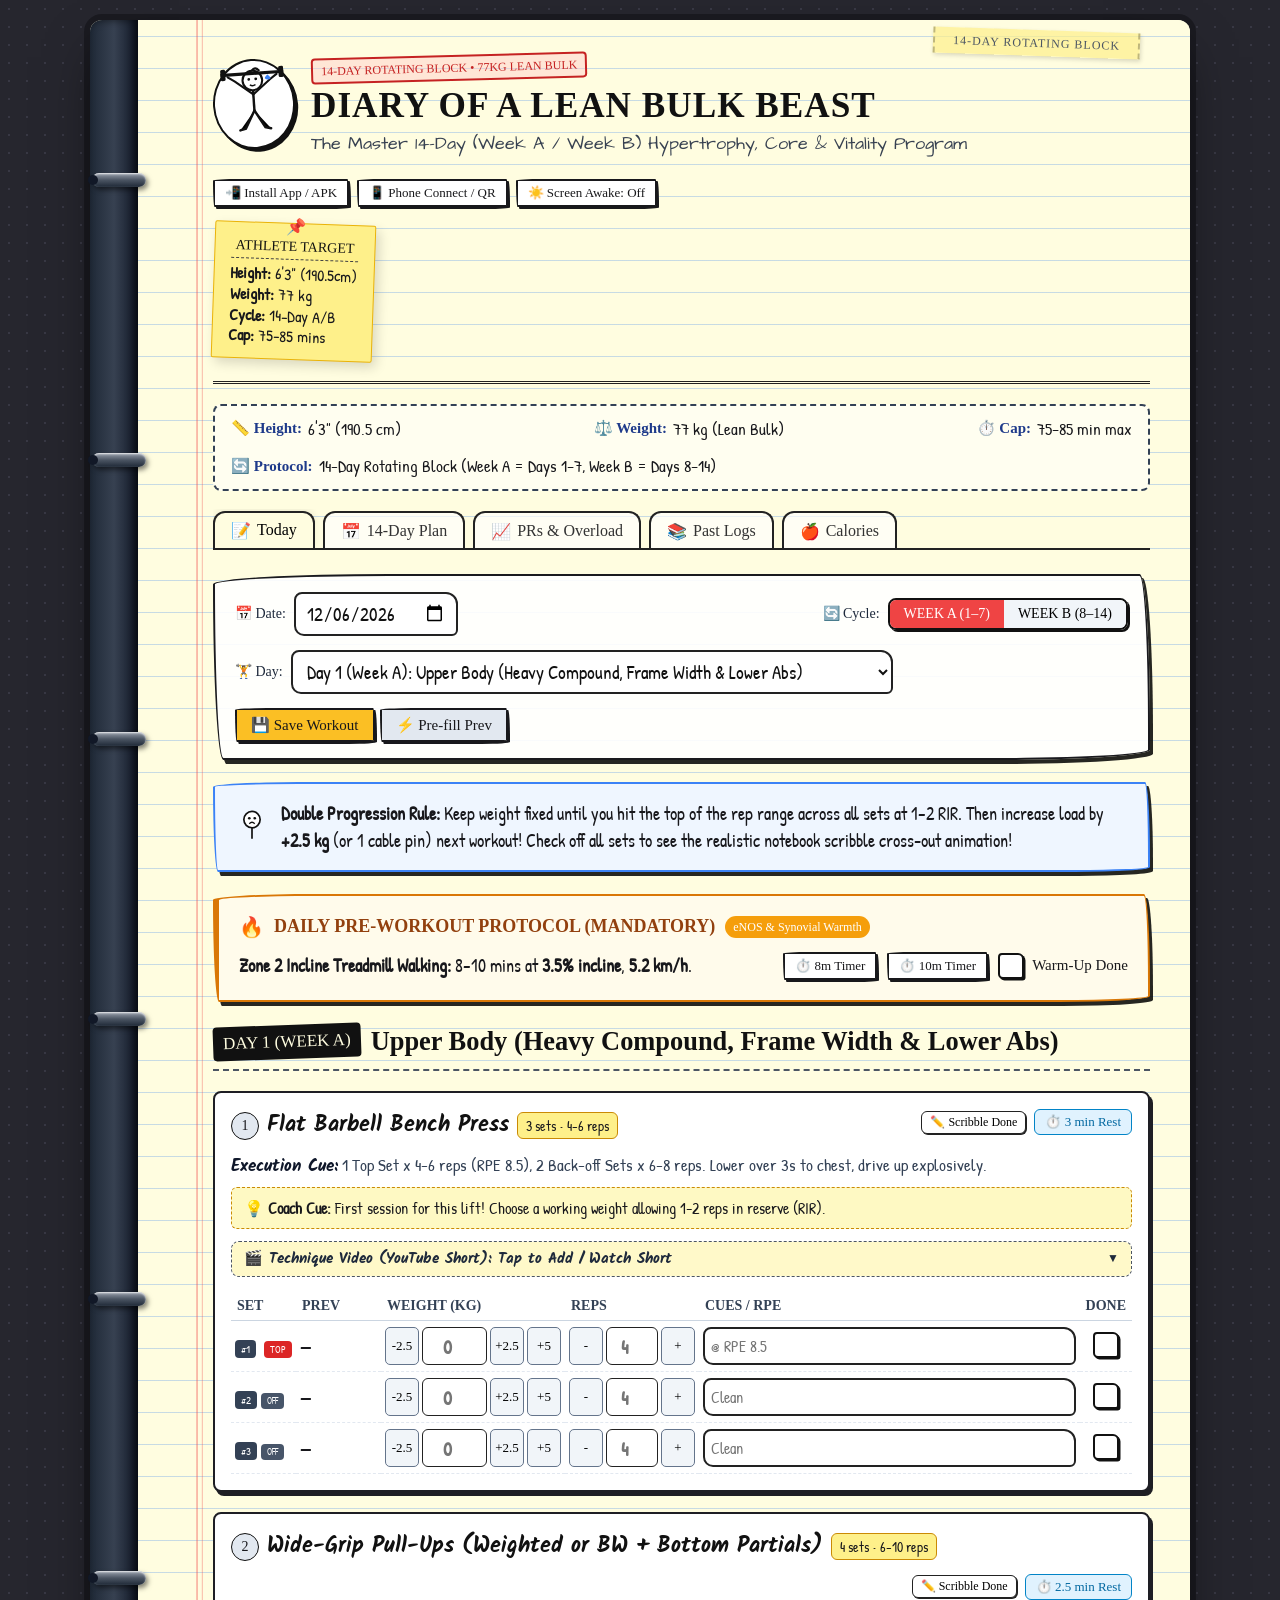
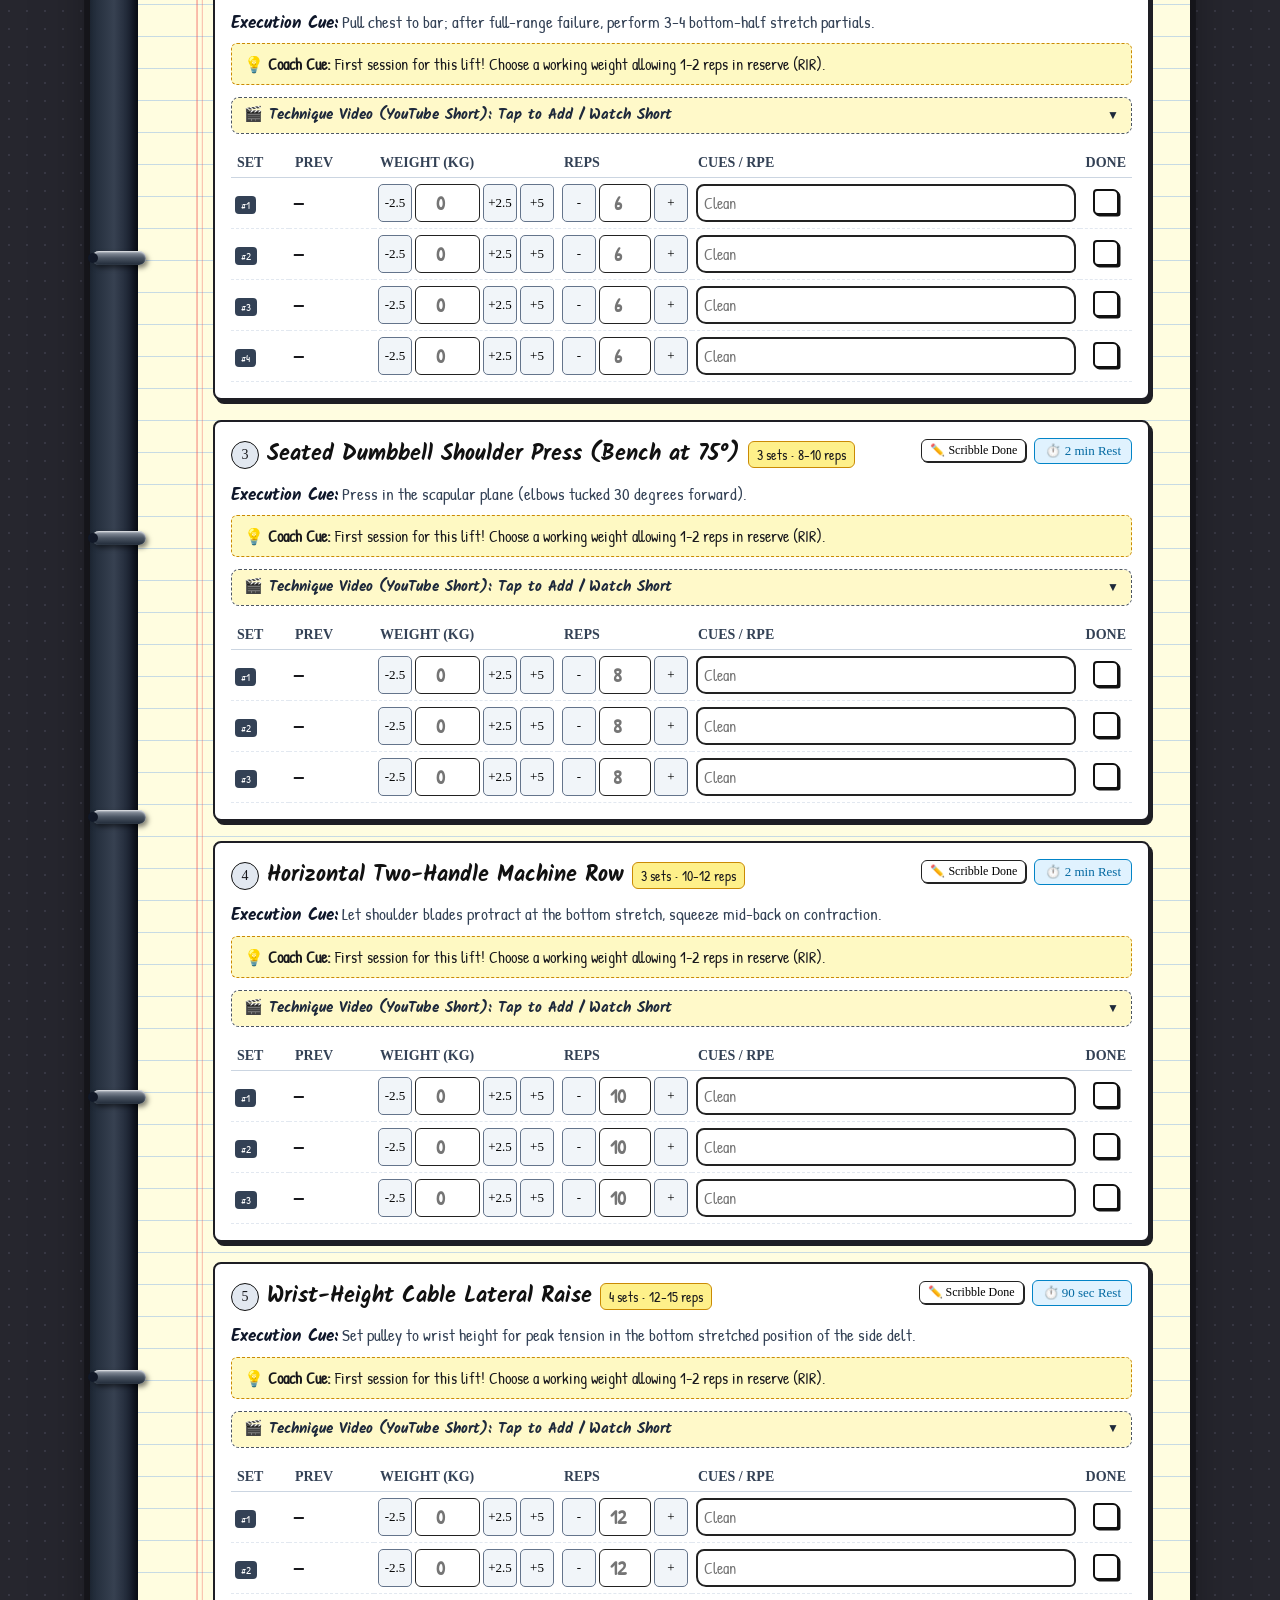
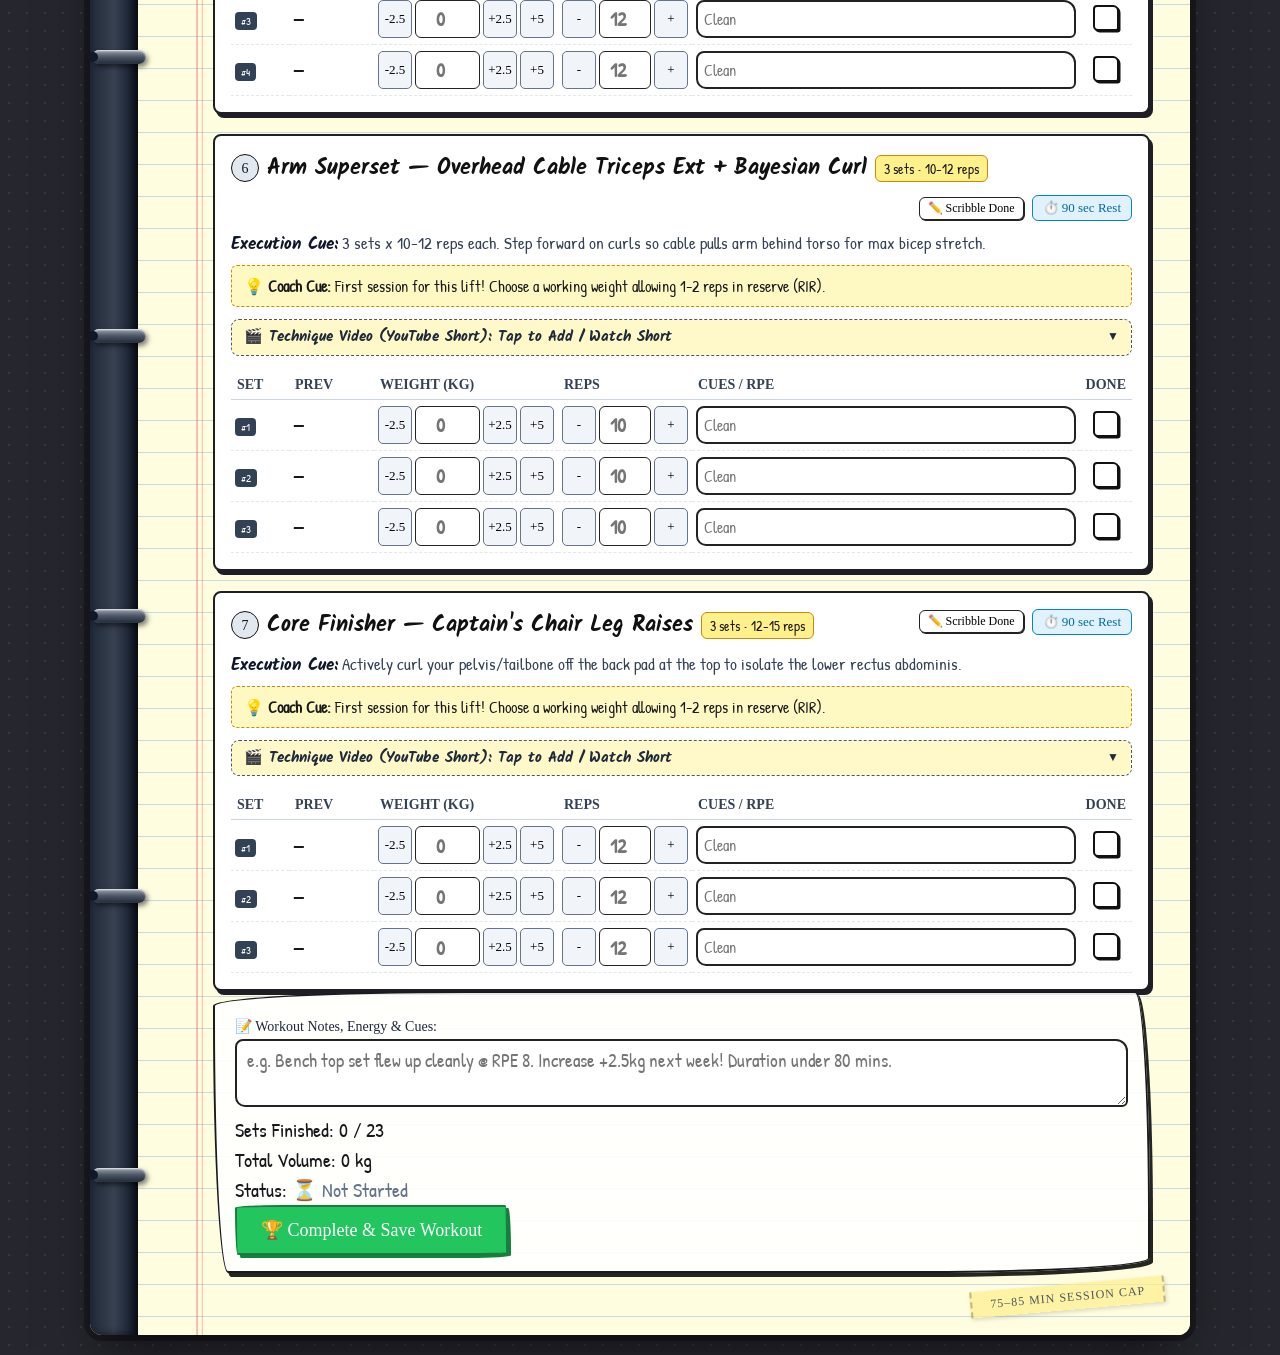
==== index.html @ 2feb8000 "Initial commit of Master 14-Day A/B Workout Journal" ====
<!DOCTYPE html>
<html lang="en">
<head>
  <meta charset="UTF-8">
  <meta name="viewport" content="width=device-width, initial-scale=1.0, maximum-scale=1.0, user-scalable=no, viewport-fit=cover">
  <title>Master 14-Day A/B Hypertrophy Journal | 77kg Lean Bulk</title>
  
  <!-- Mobile & PWA Meta Tags -->
  <link rel="manifest" href="manifest.json">
  <meta name="theme-color" content="#fffde0">
  <meta name="apple-mobile-web-app-capable" content="yes">
  <meta name="apple-mobile-web-app-status-bar-style" content="black-translucent">
  <meta name="apple-mobile-web-app-title" content="WimpyBulk">
  <link rel="apple-touch-icon" href="icon-192.png">
  <meta name="mobile-web-app-capable" content="yes">

  <!-- Google Fonts: 100% Authentic Handwritten Notebook Typography -->
  <link rel="preconnect" href="https://fonts.googleapis.com">
  <link rel="preconnect" href="https://fonts.gstatic.com" crossorigin>
  <link href="https://fonts.googleapis.com/css2?family=Architects+Daughter&family=Caveat:wght@600;700&family=Kalam:wght@400;700&family=Patrick+Hand&family=Permanent+Marker&family=Space+Mono:wght@700&display=swap" rel="stylesheet">
  <link rel="stylesheet" href="styles.css">
</head>
<body>
  <div class="notebook-wrapper">
    <!-- Spiral Binding Decoration (Left Edge) -->
    <div class="spiral-binding" aria-hidden="true">
      <div class="spiral-ring"></div>
      <div class="spiral-ring"></div>
      <div class="spiral-ring"></div>
      <div class="spiral-ring"></div>
      <div class="spiral-ring"></div>
      <div class="spiral-ring"></div>
      <div class="spiral-ring"></div>
      <div class="spiral-ring"></div>
      <div class="spiral-ring"></div>
      <div class="spiral-ring"></div>
      <div class="spiral-ring"></div>
      <div class="spiral-ring"></div>
      <div class="spiral-ring"></div>
      <div class="spiral-ring"></div>
      <div class="spiral-ring"></div>
      <div class="spiral-ring"></div>
    </div>

    <!-- Main Notebook Page -->
    <main class="notebook-page">
      <!-- Tape Accents -->
      <div class="tape-strip top-tape">14-DAY ROTATING BLOCK</div>
      <div class="tape-strip right-tape">75–85 MIN SESSION CAP</div>

      <!-- Header Banner -->
      <header class="journal-header">
        <div class="header-sketch-left">
          <svg viewBox="0 0 100 100" width="70" height="70">
            <circle cx="50" cy="22" r="14" fill="#fff" stroke="#111" stroke-width="3"/>
            <path d="M50 8 Q55 2 60 8" stroke="#111" stroke-width="3" fill="none" stroke-linecap="round"/>
            <circle cx="45" cy="20" r="2" fill="#111"/>
            <circle cx="55" cy="20" r="2" fill="#111"/>
            <path d="M46 28 Q50 31 54 28" stroke="#111" stroke-width="2" fill="none"/>
            <line x1="50" y1="36" x2="50" y2="65" stroke="#111" stroke-width="3.5"/>
            <path d="M50 42 L25 22 L15 15" stroke="#111" stroke-width="3" stroke-linecap="round"/>
            <path d="M50 42 L75 22 L85 15" stroke="#111" stroke-width="3" stroke-linecap="round"/>
            <line x1="5" y1="12" x2="95" y2="12" stroke="#111" stroke-width="4.5"/>
            <rect x="5" y="4" width="7" height="16" rx="2" fill="#111"/>
            <rect x="88" y="4" width="7" height="16" rx="2" fill="#111"/>
            <path d="M50 65 L36 90 L28 92" stroke="#111" stroke-width="3.5" stroke-linecap="round"/>
            <path d="M50 65 L64 90 L72 92" stroke="#111" stroke-width="3.5" stroke-linecap="round"/>
            <path d="M68 20 C68 18 72 15 72 15 C72 15 76 18 76 20 C76 22 72 24 68 20 Z" fill="#3b82f6"/>
          </svg>
        </div>

        <div class="header-titles">
          <div class="stamp-badge">14-DAY ROTATING BLOCK &bull; 77KG LEAN BULK</div>
          <h1 class="main-title">DIARY OF A LEAN BULK BEAST</h1>
          <p class="subtitle">The Master 14-Day (Week A / Week B) Hypertrophy, Core & Vitality Program</p>
        </div>

        <!-- Mobile & Quick Actions -->
        <div class="mobile-action-pill-bar">
          <button class="sketch-btn small app-install-btn" id="btnInstallApp" onclick="triggerAppInstall()">
            📲 Install App / APK
          </button>
          <button class="sketch-btn small qr-connect-btn" onclick="openQRConnectModal()">
            📱 Phone Connect / QR
          </button>
          <button class="sketch-btn small wakelock-btn" id="btnWakeLock" onclick="toggleWakeLock()">
            ☀️ Screen Awake: Off
          </button>
        </div>

        <div class="header-stats-badge">
          <div class="sticky-note">
            <span class="pin">📌</span>
            <div class="sticky-title">ATHLETE TARGET</div>
            <div class="sticky-body" style="font-family:'Patrick Hand'; line-height:1.3;">
              <strong>Height:</strong> 6'3" (190.5cm)<br>
              <strong>Weight:</strong> 77 kg<br>
              <strong>Cycle:</strong> 14-Day A/B<br>
              <strong>Cap:</strong> 75-85 mins
            </div>
          </div>
        </div>
      </header>

      <!-- Athlete Profile Parameters Ribbon -->
      <div class="athlete-profile-bar">
        <div class="profile-item"><strong>📏 Height:</strong> 6'3" (190.5 cm)</div>
        <div class="profile-item"><strong>⚖️ Weight:</strong> 77 kg (Lean Bulk)</div>
        <div class="profile-item"><strong>⏱️ Cap:</strong> 75–85 min max</div>
        <div class="profile-item"><strong>🔄 Protocol:</strong> 14-Day Rotating Block (Week A = Days 1–7, Week B = Days 8–14)</div>
      </div>

      <!-- Navigation Tabs (Desktop Top Tabs + Mobile Bottom App Bar) -->
      <nav class="notebook-tabs" id="notebookTabsNav">
        <button class="tab-btn active" data-tab="logger" id="tabLoggerBtn">
          <span class="tab-icon">📝</span> <span class="tab-text">Today</span>
        </button>
        <button class="tab-btn" data-tab="roadmap" id="tabRoadmapBtn">
          <span class="tab-icon">📅</span> <span class="tab-text">14-Day Plan</span>
        </button>
        <button class="tab-btn" data-tab="analytics" id="tabAnalyticsBtn">
          <span class="tab-icon">📈</span> <span class="tab-text">PRs & Overload</span>
        </button>
        <button class="tab-btn" data-tab="history" id="tabHistoryBtn">
          <span class="tab-icon">📚</span> <span class="tab-text">Past Logs</span>
        </button>
        <button class="tab-btn calorie-tab" data-tab="calories" id="tabCaloriesBtn">
          <span class="tab-icon">🍎</span> <span class="tab-text">Calories</span>
        </button>
      </nav>

      <!-- TAB 1: TODAY'S WORKOUT LOGGER -->
      <section class="tab-content active" id="view-logger">
        <!-- Date, Cycle & Day Selector Bar -->
        <div class="session-control-bar hand-drawn-box">
          <div class="control-group date-group">
            <label for="workoutDateInput" class="sketch-label">📅 Date:</label>
            <input type="date" id="workoutDateInput" class="handwritten-input">
          </div>

          <div class="control-group cycle-group">
            <span class="sketch-label">🔄 Cycle:</span>
            <div class="ab-toggle-switch">
              <button type="button" class="ab-btn active" id="btnWeekA" onclick="setWeekCycle('A')">WEEK A (1–7)</button>
              <button type="button" class="ab-btn" id="btnWeekB" onclick="setWeekCycle('B')">WEEK B (8–14)</button>
            </div>
          </div>

          <div class="control-group day-picker-group">
            <label for="daySelect" class="sketch-label">🏋️ Day:</label>
            <select id="daySelect" class="handwritten-select" onchange="changeDay(this.value)"></select>
          </div>

          <div class="control-actions">
            <button class="sketch-btn primary" onclick="saveCurrentSession(true)">
              💾 Save Workout
            </button>
            <button class="sketch-btn secondary" onclick="loadPreviousWeights()" title="Auto-fill weights from last time">
              ⚡ Pre-fill Prev
            </button>
          </div>
        </div>

        <!-- Overload Rule Banner -->
        <div id="coachAlertBanner" class="coach-banner hand-drawn-box" style="background:#eff6ff; border-color:#3b82f6; display:flex; align-items:center; gap:12px;">
          <div class="coach-doodle">
            <svg viewBox="0 0 50 50" width="34" height="34">
              <circle cx="25" cy="20" r="12" fill="#fff" stroke="#111" stroke-width="2.5"/>
              <circle cx="21" cy="18" r="2" fill="#111"/>
              <circle cx="29" cy="18" r="2" fill="#111"/>
              <path d="M21 26 Q25 22 29 26" stroke="#111" stroke-width="2" fill="none"/>
              <line x1="25" y1="32" x2="25" y2="48" stroke="#111" stroke-width="2.5"/>
            </svg>
          </div>
          <div class="coach-text" style="font-family:'Patrick Hand'; font-size:18px;">
            <strong>Double Progression Rule:</strong> Keep weight fixed until you hit the top of the rep range across all sets at 1–2 RIR. Then increase load by <strong>+2.5 kg</strong> (or 1 cable pin) next workout! Check off all sets to see the realistic notebook scribble cross-out animation!
          </div>
        </div>

        <!-- Daily Protocol Card (Pre-Workout Warmup) -->
        <div class="daily-protocol-card hand-drawn-box">
          <div class="protocol-header">
            <span class="scribble-icon">🔥</span>
            <h3>DAILY PRE-WORKOUT PROTOCOL (MANDATORY)</h3>
            <span class="badge-pill">eNOS & Synovial Warmth</span>
          </div>
          <div class="protocol-details">
            <p style="font-family:'Patrick Hand'; font-size:18px;"><strong>Zone 2 Incline Treadmill Walking:</strong> 8–10 mins at <strong>3.5% incline</strong>, <strong>5.2 km/h</strong>.</p>
            <div class="protocol-actions">
              <button class="sketch-btn small" onclick="startRestTimer(480, '8m Treadmill Warmup')">⏱️ 8m Timer</button>
              <button class="sketch-btn small" onclick="startRestTimer(600, '10m Treadmill Warmup')">⏱️ 10m Timer</button>
              <label class="custom-checkbox warm-check">
                <input type="checkbox" id="warmupDoneCheck" onchange="toggleWarmupDone(this.checked)">
                <span class="checkbox-box"></span>
                <span class="checkbox-label" style="font-family:'Permanent Marker'; font-size:15px;">Warm-Up Done</span>
              </label>
            </div>
          </div>
        </div>

        <!-- Day Title & Summary -->
        <div class="day-overview-header">
          <div class="day-title-wrap">
            <span class="day-number-tag" id="currentDayBadge">DAY 1 (WEEK A)</span>
            <h2 id="currentDayTitle" class="day-main-title">Upper Body (Heavy Compound, Frame Width & Lower Abs)</h2>
          </div>
        </div>

        <!-- Active Recovery / Rest View (Days 3, 7, 10, 14) -->
        <div id="restDayContainer" class="rest-day-card hand-drawn-box" style="display:none;">
          <div class="rest-doodle-center">
            <svg viewBox="0 0 120 80" width="120" height="80">
              <line x1="10" y1="65" x2="110" y2="65" stroke="#111" stroke-width="3"/>
              <rect x="20" y="45" width="80" height="20" rx="3" fill="#fff" stroke="#111" stroke-width="2.5"/>
              <circle cx="35" cy="40" r="10" fill="#fff" stroke="#111" stroke-width="2.5"/>
              <line x1="45" y1="46" x2="85" y2="46" stroke="#111" stroke-width="3"/>
              <text x="65" y="30" font-family="'Permanent Marker', cursive" font-size="16" fill="#111">Zzz...</text>
            </svg>
          </div>
          <h3 id="restDayTitle" style="font-family:'Permanent Marker'; font-size:24px;">Day 3: Active Recovery</h3>
          <div id="restDayInstructions" class="rest-instructions"></div>
          <div class="recovery-notes-box">
            <label class="sketch-label">📝 Recovery & Mobility Notes for Today:</label>
            <textarea id="recoveryNotesInput" class="handwritten-textarea" placeholder="How do your joints, pelvic floor, and muscles feel? Walk distance, deep squat holds..."></textarea>
          </div>
          <button class="sketch-btn primary" onclick="saveCurrentSession(true)">💾 Save Recovery Log</button>
        </div>

        <!-- Exercise Logger List (Visible on Training Days) -->
        <div id="exercisesContainer" class="exercises-list"></div>

        <!-- Workout Session Notes & Completion Bar -->
        <div class="session-footer-card hand-drawn-box">
          <div class="notes-section">
            <label class="sketch-label" for="sessionNotesInput">📝 Workout Notes, Energy & Cues:</label>
            <textarea id="sessionNotesInput" class="handwritten-textarea" rows="2" placeholder="e.g. Bench top set flew up cleanly @ RPE 8. Increase +2.5kg next week! Duration under 80 mins."></textarea>
          </div>

          <div class="session-summary-strip">
            <div class="stat-pill">
              <span class="label">Sets Finished:</span>
              <span class="val" id="summarySetsFinished">0 / 0</span>
            </div>
            <div class="stat-pill">
              <span class="label">Total Volume:</span>
              <span class="val" id="summaryTotalVolume">0 kg</span>
            </div>
            <div class="stat-pill">
              <span class="label">Status:</span>
              <span class="val" id="summarySessionStatus">In Progress</span>
            </div>
            <button class="sketch-btn big-finish-btn" onclick="saveCurrentSession(true)">
              🏆 Complete & Save Workout
            </button>
          </div>
        </div>
      </section>

      <!-- TAB 2: 14-DAY ROADMAP & 26 WEEKS -->
      <section class="tab-content" id="view-roadmap">
        <div class="roadmap-page hand-drawn-box">
          <div class="page-title-banner">
            <h2>THE 14-DAY ROTATING BLOCK ROADMAP</h2>
            <p style="font-family:'Patrick Hand'; font-size:18px;">Week A (Days 1–7) &bull; Week B (Days 8–14) &bull; Target: 77kg Lean Bulk</p>
          </div>

          <div class="roadmap-info-grid">
            <div class="info-card sticky-note yellow">
              <span class="pin">📌</span>
              <h4>HOW THE A/B ROTATION WORKS</h4>
              <p>&bull; <strong>Week A:</strong> Day 2 has Barbell Hip Thrust & Day 6 has DB Split Squat + KB Swings/Plank.</p>
              <p>&bull; <strong>Week B:</strong> Day 9 has Leg Press Wide/High & Day 13 has Adductor/Abductor Superset + Rowing VO2 Max HIIT.</p>
            </div>

            <div class="info-card sticky-note pink">
              <span class="pin">📌</span>
              <h4>75–85 MIN DURATION CAP</h4>
              <p>&bull; Strictly capped under 90 minutes to keep cortisol low and preserve baseline free testosterone for growth.</p>
            </div>

            <div class="info-card sticky-note blue">
              <span class="pin">📌</span>
              <h4>BACKUP YOUR 6 MONTHS</h4>
              <p>Your logs, PRs, and custom YouTube videos are saved safely. Export JSON anytime to back up!</p>
              <div class="backup-btn-row">
                <button class="sketch-btn small" onclick="exportDataBackup()">📥 Export JSON</button>
                <button class="sketch-btn small" onclick="document.getElementById('importFileInput').click()">📤 Import JSON</button>
                <input type="file" id="importFileInput" style="display:none" accept=".json" onchange="importDataBackup(event)">
              </div>
            </div>
          </div>

          <div class="calendar-26weeks-wrap">
            <h3 class="sketch-heading" style="font-family:'Permanent Marker'; font-size:20px;">26-WEEK MACROCYCLE CHECKER</h3>
            <p class="sketch-sub" style="font-family:'Patrick Hand'; font-size:17px;">Tap any week to toggle Week A / Week B mode.</p>
            <div class="weeks-grid" id="weeksGridContainer"></div>
          </div>
        </div>
      </section>

      <!-- TAB 3: PR BOARD & PROGRESSIVE OVERLOAD -->
      <section class="tab-content" id="view-analytics">
        <div class="analytics-page hand-drawn-box">
          <div class="page-title-banner">
            <h2>PROGRESSIVE OVERLOAD ADVISORY & PR BOARD</h2>
            <p style="font-family:'Patrick Hand'; font-size:18px;">Double Progression Calculator: hold weight until top rep ceiling is conquered, then add +2.5kg.</p>
          </div>

          <div class="progression-inspector hand-drawn-box">
            <div class="inspector-controls">
              <label for="inspectorExerciseSelect" class="sketch-label">🎯 Select Exercise to Inspect Overload:</label>
              <select id="inspectorExerciseSelect" class="handwritten-select" onchange="renderExerciseProgressionDetail(this.value)"></select>
            </div>
            <div id="inspectorDetailCard" class="inspector-card"></div>
          </div>

          <div class="pr-board-section">
            <h3 class="sketch-heading" style="font-family:'Permanent Marker'; font-size:22px;">🏆 ALL-TIME PERSONAL RECORDS (PRs)</h3>
            <div class="pr-grid" id="prBoardGrid"></div>
          </div>
        </div>
      </section>

      <!-- TAB 4: PAST LOGS HISTORY -->
      <section class="tab-content" id="view-history">
        <div class="history-page hand-drawn-box">
          <div class="page-title-banner">
            <h2>LOGBOOK ARCHIVE</h2>
            <p style="font-family:'Patrick Hand'; font-size:18px;">Every recorded lift, set, rep, and coach comment preserved in ink</p>
          </div>

          <div class="history-filters">
            <input type="text" id="historySearchInput" class="handwritten-input" placeholder="🔍 Search exercises, notes, or dates..." oninput="filterHistoryLogs()">
            <button class="sketch-btn small" onclick="clearAllHistoryPrompt()">🗑️ Clear Old Logs</button>
          </div>

          <div class="history-list" id="historyListContainer"></div>
        </div>
      </section>

      <!-- TAB 5: CALORIE TRACKER (RESERVED) -->
      <section class="tab-content" id="view-calories">
        <div class="calorie-page hand-drawn-box">
          <div class="tape-strip center-tape">RESERVED SECTION</div>
          <div class="page-title-banner">
            <h2>CALORIE & NUTRITION TRACKER</h2>
            <p style="font-family:'Patrick Hand'; font-size:18px;">Staged & Ready For Your Specific Calorie & Macro Rules</p>
          </div>

          <div class="sticky-note yellow large-note" style="max-width:550px; margin:20px auto;">
            <span class="pin">📌</span>
            <h3 style="font-family:'Permanent Marker'; font-size:20px;">"I will tell you calorie tracker is later. First, you build this and tell me."</h3>
            <p style="font-family:'Patrick Hand'; font-size:18px;">Reserved and ready for your exact calorie & macro structure whenever you want to set it up!</p>
            <div class="calorie-quick-box" style="margin-top:14px;">
              <div class="input-row" style="margin-bottom:8px;">
                <label class="sketch-label">Today's Calories (kcal):</label>
                <input type="number" id="quickCalorieInput" class="handwritten-input" placeholder="e.g. 2900" onchange="saveQuickCalories(this.value)">
              </div>
              <div class="input-row" style="margin-bottom:8px;">
                <label class="sketch-label">Protein (g):</label>
                <input type="number" id="quickProteinInput" class="handwritten-input" placeholder="e.g. 165" onchange="saveQuickProtein(this.value)">
              </div>
              <div class="input-row">
                <label class="sketch-label">Morning Weigh-In (kg):</label>
                <input type="number" step="0.1" id="quickWeightInput" class="handwritten-input" placeholder="e.g. 77.0" onchange="saveQuickWeight(this.value)">
              </div>
            </div>
          </div>
        </div>
      </section>

    </main>
  </div>

  <!-- FLOATING REST STOPWATCH WIDGET -->
  <div id="floatingTimerWidget" class="floating-timer-box" style="display: none;">
    <div class="timer-paper">
      <button class="timer-close-btn" onclick="closeRestTimer()">&times;</button>
      <div class="timer-doodle">
        <svg viewBox="0 0 40 40" width="30" height="30">
          <circle cx="20" cy="22" r="15" fill="#fff" stroke="#111" stroke-width="2.5"/>
          <line x1="20" y1="22" x2="20" y2="12" stroke="#e63946" stroke-width="2.5"/>
          <line x1="20" y1="22" x2="27" y2="22" stroke="#111" stroke-width="2.5"/>
          <line x1="20" y1="7" x2="20" y2="4" stroke="#111" stroke-width="3"/>
          <line x1="16" y1="4" x2="24" y2="4" stroke="#111" stroke-width="3"/>
        </svg>
      </div>
      <div class="timer-info">
        <div class="timer-title" id="timerLabel">Rest Timer</div>
        <div class="timer-clock" id="timerDisplay">03:00</div>
      </div>
      <div class="timer-controls">
        <button class="sketch-btn micro" id="timerToggleBtn" onclick="toggleTimerPause()">⏸ Pause</button>
        <button class="sketch-btn micro" onclick="adjustTimer(30)">+30s</button>
        <button class="sketch-btn micro" onclick="adjustTimer(-30)">-30s</button>
      </div>
    </div>
  </div>

  <!-- MODAL: QR CODE PHONE CONNECT -->
  <div id="qrConnectModal" class="modal-overlay" style="display: none;">
    <div class="modal-card hand-drawn-box">
      <button class="modal-close-btn" onclick="closeQRConnectModal()">&times;</button>
      <div class="modal-header">
        <h3 style="font-family:'Permanent Marker'; font-size:22px; color:#111;">📲 OPEN ON YOUR PHONE</h3>
        <p style="font-family:'Patrick Hand'; font-size:16px; color:#475569;">Point your phone camera at this QR code to open the mobile app instantly!</p>
      </div>
      <div class="modal-body" style="text-align:center; padding:12px 0;">
        <canvas id="qrCanvas" width="220" height="220" style="border:3px solid #111; border-radius:12px; box-shadow:3px 3px 0 #111;"></canvas>
        <div style="margin-top:12px;">
          <input type="text" id="manualUrlInput" class="handwritten-input" style="width:90%; text-align:center; font-size:16px;" readonly>
        </div>
        <div class="sticky-note yellow" style="margin:16px auto 0; text-align:left; max-width:340px; font-size:15px; transform:none;">
          <strong>⚡ How to install on your phone:</strong>
          <p style="margin:4px 0 2px;">• <strong>iPhone:</strong> Tap <strong>Share</strong> ➔ <strong>"Add to Home Screen"</strong>.</p>
          <p style="margin:2px 0;">• <strong>Android:</strong> Tap <strong>"Install App"</strong> in Chrome banner.</p>
          <p style="margin-top:4px; font-size:13px; color:#666;">Runs 100% full-screen & offline in the gym!</p>
        </div>
      </div>
    </div>
  </div>

  <!-- MODAL: APP INSTALLATION GUIDE & APK -->
  <div id="installGuideModal" class="modal-overlay" style="display: none;">
    <div class="modal-card hand-drawn-box">
      <button class="modal-close-btn" onclick="closeInstallGuideModal()">&times;</button>
      <div class="modal-header">
        <h3 style="font-family:'Permanent Marker'; font-size:22px; color:#111;">📲 GET THE MOBILE APP / APK</h3>
      </div>
      <div class="modal-body" style="padding:10px 0; font-family:'Patrick Hand'; font-size:17px;">
        <div id="installPromptDirect" style="display:none; text-align:center; margin-bottom:14px;">
          <button class="sketch-btn primary" style="font-size:18px; padding:10px 20px;" onclick="executeNativeInstall()">
            ⚡ Tap to Install Standalone App Now
          </button>
        </div>
        <div class="install-steps">
          <p><strong>1. Instant One-Tap Standalone Install (Recommended):</strong></p>
          <ul style="margin-left:20px; margin-bottom:12px; line-height:1.4;">
            <li><strong>iPhone (Safari):</strong> Tap the <strong>Share</strong> button (⎋) ➔ Tap <strong>"Add to Home Screen"</strong> (➕).</li>
            <li><strong>Android (Chrome):</strong> Tap <strong>"Install app"</strong> or three dots (⋮) ➔ <strong>"Add to Home screen"</strong>.</li>
            <li><em>Result:</em> An actual app icon on your phone that launches in full-screen mode with 100% offline support!</li>
          </ul>
          <p><strong>2. How to get a compiled .APK file for Android:</strong></p>
          <p style="margin-top:4px; line-height:1.4;">
            Because compiling a raw binary APK requires the Google Android SDK and Java JDK (which are not pre-installed on standard PCs), you can generate a signed APK in 30 seconds using Microsoft's free <a href="https://www.pwabuilder.com" target="_blank" style="color:#0284c7; font-weight:bold;">PWABuilder.com</a>: just paste your app link and click <strong>"Package for Android"</strong> to download your APK directly!
          </p>
        </div>
      </div>
    </div>
  </div>

  <script src="tunnel_info.js"></script>
  <script src="qr-generator.js"></script>
  <script src="app.js"></script>
</body>
</html>
---- styles.css ----
/* ==========================================================================
   DIARY OF A WIMPY KID - AUTHENTIC YELLOW NOTEBOOK THEME
   14-Day A/B Rotating Hypertrophy, Core & Vitality Protocol
   ========================================================================== */

:root {
  --paper-bg: #fffde0;
  --paper-yellow-shade: #f8f1be;
  --line-blue: rgba(144, 185, 230, 0.5);
  --margin-red: rgba(239, 68, 68, 0.65);
  --margin-red-double: rgba(239, 68, 68, 0.35);
  --ink-black: #18181c;
  --ink-blue: #1d3557;
  --ink-pencil: #2d3748;
  --ink-red: #c52222;
  --pencil-gray: #6b7280;
  --tape-color: rgba(254, 240, 138, 0.7);
  --sticky-yellow: #fef08a;
  --sticky-pink: #fbcfe8;
  --sticky-blue: #bae6fd;
  --border-sketch: 2px solid #1a1a1e;
  --hand-radius: 255px 15px 225px 15px / 15px 225px 15px 255px;
  --hand-radius-reverse: 15px 225px 15px 255px / 255px 15px 225px 15px;
}

* {
  box-sizing: border-box;
  margin: 0;
  padding: 0;
  -webkit-tap-highlight-color: transparent;
}

body {
  background-color: #26262e;
  background-image: radial-gradient(#383844 1px, transparent 1px);
  background-size: 18px 18px;
  color: var(--ink-black);
  /* 100% authentic handwritten font applied globally */
  font-family: 'Patrick Hand', 'Kalam', 'Caveat', cursive, sans-serif;
  font-size: 20px;
  line-height: 1.5;
  min-height: 100vh;
  padding: 20px 10px;
  display: flex;
  justify-content: center;
  align-items: flex-start;
  touch-action: manipulation;
}

/* Notebook Container */
.notebook-wrapper {
  position: relative;
  width: 100%;
  max-width: 1100px;
  display: flex;
  box-shadow: 0 25px 50px -12px rgba(0, 0, 0, 0.6), 0 0 0 6px #1a1a20;
  border-radius: 12px;
  background: var(--paper-bg);
}

/* Spiral Binding (Left Edge) */
.spiral-binding {
  width: 48px;
  background: linear-gradient(to right, #1f2937 0%, #374151 50%, #111827 100%);
  display: flex;
  flex-direction: column;
  justify-content: space-around;
  align-items: center;
  padding: 20px 0;
  border-top-left-radius: 12px;
  border-bottom-left-radius: 12px;
  box-shadow: inset -4px 0 8px rgba(0, 0, 0, 0.6);
  z-index: 10;
  flex-shrink: 0;
}

.spiral-ring {
  width: 54px;
  height: 14px;
  background: linear-gradient(180deg, #9ca3af 0%, #4b5563 50%, #1f2937 100%);
  border-radius: 10px;
  box-shadow: 2px 3px 5px rgba(0,0,0,0.5), inset 0 1px 2px rgba(255,255,255,0.8);
  margin-left: 10px;
  position: relative;
}
.spiral-ring::after {
  content: '';
  position: absolute;
  left: -4px;
  top: 2px;
  width: 10px;
  height: 10px;
  border-radius: 50%;
  background: #111827;
}

/* Notebook Page Layout */
.notebook-page {
  flex: 1;
  background-color: var(--paper-bg);
  /* Classic yellow legal pad rulings */
  background-image: 
    linear-gradient(90deg, transparent 58px, var(--margin-red) 58px, var(--margin-red) 60px, transparent 60px, transparent 64px, var(--margin-red-double) 64px, var(--margin-red-double) 65px, transparent 65px),
    linear-gradient(var(--line-blue) 1px, transparent 1px);
  background-size: 100% 100%, 100% 32px;
  background-position: 0 0, 0 16px;
  padding: 30px 40px 40px 75px;
  border-top-right-radius: 12px;
  border-bottom-right-radius: 12px;
  position: relative;
  overflow: hidden;
  min-height: 90vh;
}

/* Tape Strips */
.tape-strip {
  position: absolute;
  background-color: var(--tape-color);
  color: #4b5563;
  font-family: 'Permanent Marker', cursive;
  font-size: 12px;
  padding: 4px 18px;
  transform: rotate(-3deg);
  box-shadow: 1px 2px 4px rgba(0,0,0,0.15);
  border-left: 2px dashed rgba(0,0,0,0.25);
  border-right: 2px dashed rgba(0,0,0,0.25);
  z-index: 15;
  letter-spacing: 1px;
}
.top-tape {
  top: 10px;
  right: 50px;
  transform: rotate(2deg);
}
.right-tape {
  bottom: 25px;
  right: 25px;
  transform: rotate(-5deg);
}

/* Header Section */
.journal-header {
  display: flex;
  align-items: center;
  justify-content: space-between;
  gap: 16px;
  padding-bottom: 20px;
  border-bottom: 3px double #222;
  margin-bottom: 20px;
  flex-wrap: wrap;
}

.header-sketch-left {
  flex-shrink: 0;
  background: #fff;
  border: 2px solid #111;
  border-radius: 50%;
  padding: 4px;
  box-shadow: 3px 3px 0px #111;
  transform: rotate(-4deg);
}

.header-titles {
  flex: 1;
  min-width: 260px;
}

.stamp-badge {
  display: inline-block;
  font-family: 'Permanent Marker', cursive;
  font-size: 12px;
  color: var(--ink-red);
  border: 2px solid var(--ink-red);
  padding: 2px 8px;
  text-transform: uppercase;
  transform: rotate(-1.5deg);
  border-radius: 4px;
  margin-bottom: 6px;
  background: rgba(254, 202, 202, 0.45);
}

.main-title {
  font-family: 'Permanent Marker', cursive;
  font-size: 2.2rem;
  letter-spacing: 1px;
  color: #111;
  line-height: 1.1;
}

.subtitle {
  font-family: 'Architects Daughter', cursive;
  font-size: 1.15rem;
  color: #374151;
  margin-top: 4px;
}

/* Athlete Profile Info Banner */
.athlete-profile-bar {
  display: flex;
  align-items: center;
  justify-content: space-between;
  background: #fffef0;
  border: 2px dashed #334155;
  border-radius: 8px;
  padding: 10px 16px;
  margin-bottom: 18px;
  font-size: 17px;
  flex-wrap: wrap;
  gap: 12px;
}
.athlete-profile-bar .profile-item {
  display: flex;
  align-items: center;
  gap: 6px;
}
.athlete-profile-bar strong {
  font-family: 'Permanent Marker', cursive;
  font-size: 15px;
  color: #1e3a8a;
}

/* Mobile Action Pill Bar */
.mobile-action-pill-bar {
  display: flex;
  align-items: center;
  gap: 8px;
  flex-wrap: wrap;
  width: 100%;
  margin-top: 6px;
}
.app-install-btn {
  background: #22c55e;
  color: #fff;
  border-color: #15803d;
}
.qr-connect-btn {
  background: #e0f2fe;
  color: #0369a1;
  border-color: #0284c7;
}
.wakelock-btn.active {
  background: #fde047;
  color: #854d0e;
  border-color: #ca8a04;
}

/* Sticky Note */
.sticky-note {
  background: var(--sticky-yellow);
  border: 1px solid #eab308;
  box-shadow: 4px 5px 12px rgba(0,0,0,0.15);
  padding: 12px 16px;
  transform: rotate(2deg);
  position: relative;
  font-size: 16px;
  border-radius: 2px;
  max-width: 220px;
}
.sticky-note .pin {
  position: absolute;
  top: -10px;
  left: 50%;
  transform: translateX(-50%);
  font-size: 16px;
}
.sticky-title {
  font-family: 'Permanent Marker', cursive;
  font-size: 14px;
  color: #111;
  border-bottom: 1px dashed #444;
  padding-bottom: 2px;
  margin-bottom: 4px;
  text-align: center;
}

/* Navigation Tabs */
.notebook-tabs {
  display: flex;
  gap: 8px;
  margin-bottom: 24px;
  border-bottom: 2px solid #222;
  overflow-x: auto;
}

.tab-btn {
  background: rgba(255, 255, 255, 0.65);
  border: 2px solid #222;
  border-bottom: none;
  border-radius: 12px 12px 0 0;
  padding: 8px 16px;
  font-family: 'Permanent Marker', cursive;
  font-size: 16px;
  color: #333;
  cursor: pointer;
  display: flex;
  align-items: center;
  gap: 6px;
  transition: all 0.15s ease;
  position: relative;
  top: 2px;
  white-space: nowrap;
}
.tab-btn.active {
  background: var(--paper-bg);
  border-bottom: 2px solid var(--paper-bg);
  color: #000;
  box-shadow: 0 -3px 6px rgba(0,0,0,0.06);
  z-index: 5;
}

/* Tab Contents */
.tab-content {
  display: none;
  animation: fadeIn 0.2s ease-in-out;
}
.tab-content.active {
  display: block;
}
@keyframes fadeIn {
  from { opacity: 0; transform: translateY(4px); }
  to { opacity: 1; transform: translateY(0); }
}

/* Hand Drawn Box Utility */
.hand-drawn-box {
  background: rgba(255, 255, 255, 0.9);
  border: var(--border-sketch);
  border-radius: var(--hand-radius);
  box-shadow: 3px 4px 0px rgba(0, 0, 0, 0.85);
  padding: 16px 20px;
  margin-bottom: 22px;
  position: relative;
}

/* Buttons */
.sketch-btn {
  background: #ffffff;
  border: 2px solid #18181b;
  border-radius: var(--hand-radius);
  box-shadow: 2px 2px 0px #18181b;
  font-family: 'Permanent Marker', cursive;
  font-size: 15px;
  color: #18181b;
  padding: 6px 14px;
  cursor: pointer;
  display: inline-flex;
  align-items: center;
  justify-content: center;
  gap: 6px;
  touch-action: manipulation;
}
.sketch-btn:hover {
  background: #fef08a;
  transform: translate(-1px, -1px);
  box-shadow: 3px 3px 0px #18181b;
}
.sketch-btn:active {
  transform: translate(2px, 2px);
  box-shadow: 0px 0px 0px #18181b;
}
.sketch-btn.primary {
  background: #fbbf24;
}
.sketch-btn.secondary {
  background: #e2e8f0;
}
.sketch-btn.small {
  font-size: 13px;
  padding: 4px 10px;
}
.sketch-btn.micro {
  font-size: 12px;
  padding: 3px 8px;
  border-radius: 4px;
}
.sketch-btn.big-finish-btn {
  background: #22c55e;
  color: #fff;
  font-size: 18px;
  padding: 12px 24px;
  border-color: #15803d;
  box-shadow: 3px 3px 0px #15803d;
}

/* Handwritten Inputs */
.handwritten-input, .handwritten-select, .handwritten-textarea {
  font-family: 'Patrick Hand', 'Kalam', cursive;
  font-size: 19px;
  color: #111;
  background: #fff;
  border: 2px solid #222;
  border-radius: 8px 12px 6px 10px;
  padding: 6px 10px;
  outline: none;
}
.handwritten-textarea {
  width: 100%;
  resize: vertical;
}

/* Session Control Bar */
.session-control-bar {
  display: flex;
  align-items: center;
  justify-content: space-between;
  gap: 14px;
  flex-wrap: wrap;
}
.control-group {
  display: flex;
  align-items: center;
  gap: 8px;
}
.sketch-label {
  font-family: 'Permanent Marker', cursive;
  font-size: 14px;
  color: #1e293b;
}

/* Week A/B Toggle Switch */
.ab-toggle-switch {
  display: flex;
  border: 2px solid #111;
  border-radius: 8px;
  overflow: hidden;
  box-shadow: 2px 2px 0px #111;
}
.ab-btn {
  background: #f1f5f9;
  border: none;
  font-family: 'Permanent Marker', cursive;
  font-size: 14px;
  padding: 6px 14px;
  cursor: pointer;
}
.ab-btn.active {
  background: #ef4444;
  color: #fff;
}

/* Daily Protocol Warmup Card */
.daily-protocol-card {
  background: #fffbeb;
  border-color: #d97706;
  border-left-width: 6px;
  margin-bottom: 20px;
}
.protocol-header {
  display: flex;
  align-items: center;
  gap: 10px;
  margin-bottom: 6px;
}
.protocol-header h3 {
  font-family: 'Permanent Marker', cursive;
  font-size: 18px;
  color: #92400e;
}
.badge-pill {
  background: #f59e0b;
  color: #fff;
  font-family: 'Permanent Marker', cursive;
  font-size: 12px;
  padding: 2px 8px;
  border-radius: 12px;
}
.protocol-details {
  display: flex;
  justify-content: space-between;
  align-items: center;
  flex-wrap: wrap;
  gap: 12px;
}
.protocol-actions {
  display: flex;
  align-items: center;
  gap: 10px;
  flex-wrap: wrap;
}

/* Custom Checkbox */
.custom-checkbox {
  display: inline-flex;
  align-items: center;
  gap: 8px;
  cursor: pointer;
  user-select: none;
  min-height: 36px;
}
.custom-checkbox input {
  display: none;
}
.checkbox-box {
  width: 26px;
  height: 26px;
  border: 2.5px solid #111;
  border-radius: 4px 6px 3px 5px;
  background: #fff;
  display: inline-flex;
  align-items: center;
  justify-content: center;
  box-shadow: 1.5px 1.5px 0px #111;
  position: relative;
}
.custom-checkbox input:checked + .checkbox-box {
  background: #22c55e;
}
.custom-checkbox input:checked + .checkbox-box::after {
  content: '✓';
  font-family: 'Permanent Marker', cursive;
  font-size: 22px;
  color: #111;
  position: absolute;
  top: -4px;
  left: 3px;
}

/* Day Overview Header */
.day-overview-header {
  display: flex;
  justify-content: space-between;
  align-items: center;
  margin-bottom: 20px;
  padding-bottom: 8px;
  border-bottom: 2px dashed #4b5563;
  flex-wrap: wrap;
  gap: 10px;
}
.day-title-wrap {
  display: flex;
  align-items: center;
  gap: 10px;
}
.day-number-tag {
  background: #111;
  color: #fffde0;
  font-family: 'Permanent Marker', cursive;
  font-size: 17px;
  padding: 4px 10px;
  border-radius: 4px;
  transform: rotate(-2deg);
}
.day-main-title {
  font-family: 'Permanent Marker', cursive;
  font-size: 1.65rem;
  color: #111;
}

/* ==========================================================================
   EXERCISE CARDS WITH HANDWRITTEN FORMAT & SCRIBBLING CROSS-OUT ANIMATION
   ========================================================================== */
.exercises-list {
  display: flex;
  flex-direction: column;
  gap: 20px;
}

.exercise-card {
  background: #ffffff;
  border: 2px solid #1e1e24;
  border-radius: 8px;
  box-shadow: 3px 4px 0px #1e1e24;
  padding: 16px;
  position: relative;
  overflow: hidden;
  transition: all 0.25s ease;
}

/* Scribble Cross-out Strikethrough Animation */
.exercise-card.is-crossed {
  background: #fafafa;
  border-color: #94a3b8;
  box-shadow: 2px 2px 0px #94a3b8;
}

/* The animated ink strike line across the exercise header */
.exercise-card.is-crossed .ex-name {
  color: var(--pencil-gray);
  position: relative;
}

.exercise-card.is-crossed .ex-name::before {
  content: "";
  position: absolute;
  left: -4%;
  top: 52%;
  width: 108%;
  height: 5px;
  background: #dc2626;
  opacity: 0.85;
  border-radius: 3px;
  transform: rotate(-1.5deg);
  animation: scribbleStroke 0.35s cubic-bezier(0.25, 1, 0.5, 1) forwards;
  pointer-events: none;
  z-index: 10;
}

.exercise-card.is-crossed .ex-name::after {
  content: "";
  position: absolute;
  left: -2%;
  top: 45%;
  width: 104%;
  height: 3px;
  background: #111827;
  opacity: 0.75;
  border-radius: 2px;
  transform: rotate(1deg);
  animation: scribbleStroke 0.4s 0.08s cubic-bezier(0.25, 1, 0.5, 1) forwards;
  pointer-events: none;
  z-index: 10;
}

@keyframes scribbleStroke {
  0% { width: 0%; opacity: 0; }
  50% { opacity: 0.9; }
  100% { width: 108%; opacity: 0.85; }
}

/* Hand-drawn Crossed Off Stamp */
.crossed-stamp {
  display: none;
  font-family: 'Permanent Marker', cursive;
  font-size: 14px;
  color: #dc2626;
  border: 2px solid #dc2626;
  padding: 1px 8px;
  border-radius: 4px;
  transform: rotate(-4deg);
  background: rgba(254, 202, 202, 0.4);
  margin-left: 8px;
}
.exercise-card.is-crossed .crossed-stamp {
  display: inline-block;
  animation: popIn 0.25s ease-out;
}

.exercise-card-header {
  display: flex;
  justify-content: space-between;
  align-items: flex-start;
  gap: 10px;
  margin-bottom: 10px;
  flex-wrap: wrap;
}

.ex-title-group {
  display: flex;
  align-items: center;
  gap: 8px;
  flex-wrap: wrap;
}

.ex-index {
  font-family: 'Permanent Marker', cursive;
  font-size: 14px;
  background: #e2e8f0;
  border: 1.5px solid #111;
  border-radius: 50%;
  width: 28px;
  height: 28px;
  display: inline-flex;
  align-items: center;
  justify-content: center;
}

.ex-name {
  font-family: 'Kalam', cursive;
  font-size: 1.4rem;
  font-weight: 700;
  color: #111;
  transition: color 0.2s ease;
}

.ex-badge {
  font-family: 'Patrick Hand', cursive;
  font-size: 14px;
  background: #fef08a;
  border: 1px solid #ca8a04;
  padding: 2px 8px;
  border-radius: 6px;
}

.ex-header-actions {
  display: flex;
  align-items: center;
  gap: 8px;
  margin-left: auto;
}

/* Scribble Cross Button */
.scribble-toggle-btn {
  background: #fff;
  border: 1.5px solid #222;
  border-radius: 6px;
  font-family: 'Permanent Marker', cursive;
  font-size: 12px;
  padding: 3px 8px;
  cursor: pointer;
  box-shadow: 1px 1px 0 #222;
}
.scribble-toggle-btn:hover {
  background: #fef08a;
}
.exercise-card.is-crossed .scribble-toggle-btn {
  background: #fee2e2;
  border-color: #b91c1c;
  color: #b91c1c;
}

.rest-timer-btn {
  background: #e0f2fe;
  border: 1.5px solid #0284c7;
  color: #0369a1;
  font-family: 'Permanent Marker', cursive;
  font-size: 13px;
  padding: 4px 10px;
  border-radius: 6px;
  cursor: pointer;
}

/* Execution Cue */
.ex-target-prescription {
  font-family: 'Patrick Hand', cursive;
  font-size: 17px;
  color: #334155;
  margin-bottom: 8px;
  line-height: 1.4;
}
.ex-target-prescription strong {
  font-family: 'Kalam', cursive;
  font-weight: bold;
  color: #0f172a;
}

/* ==========================================================================
   YOUTUBE SHORTS VIDEO SLOT (RESERVED PER EXERCISE)
   ========================================================================== */
.exercise-video-slot {
  background: #fffef2;
  border: 1.5px dashed #4b5563;
  border-radius: 8px;
  margin: 10px 0 14px 0;
  overflow: hidden;
  transition: all 0.2s ease;
}

.video-slot-header {
  padding: 6px 12px;
  display: flex;
  align-items: center;
  justify-content: space-between;
  cursor: pointer;
  background: rgba(254, 240, 138, 0.4);
  font-family: 'Kalam', cursive;
  font-size: 15px;
  font-weight: bold;
  color: #1e293b;
}
.video-slot-header:hover {
  background: rgba(254, 240, 138, 0.7);
}

.video-slot-toggle-icon {
  font-size: 12px;
  transition: transform 0.2s ease;
}
.exercise-video-slot.open .video-slot-toggle-icon {
  transform: rotate(90deg);
}

.video-slot-content {
  padding: 12px;
  text-align: center;
  background: #ffffff;
  border-top: 1px dashed #cbd5e1;
}

.video-player-container {
  width: 100%;
  max-width: 320px;
  margin: 0 auto;
  position: relative;
  aspect-ratio: 9 / 16;
  border: 2px solid #111;
  border-radius: 12px;
  box-shadow: 3px 3px 0 #111;
  overflow: hidden;
  background: #000;
}
.video-player-container iframe {
  width: 100%;
  height: 100%;
  border: none;
}

.video-edit-bar {
  display: flex;
  gap: 8px;
  margin-top: 10px;
  justify-content: center;
  flex-wrap: wrap;
}
.video-link-input {
  width: 100%;
  max-width: 380px;
  font-size: 15px;
  padding: 4px 8px;
}

/* Sets Table */
.sets-table-wrap {
  width: 100%;
  overflow-x: auto;
}

.sets-table {
  width: 100%;
  border-collapse: collapse;
}

.sets-table th {
  font-family: 'Permanent Marker', cursive;
  font-size: 14px;
  color: #334155;
  text-align: left;
  padding: 4px 6px;
  border-bottom: 1.5px solid #cbd5e1;
}

.sets-table td {
  padding: 6px 4px;
  vertical-align: middle;
  font-family: 'Patrick Hand', cursive;
  font-size: 18px;
}

.set-row {
  border-bottom: 1px dashed #e2e8f0;
}
.set-row.is-done {
  background: rgba(34, 197, 94, 0.08);
}

.set-tag-cell {
  font-family: 'Permanent Marker', cursive;
  font-size: 13px;
  white-space: nowrap;
}
.set-tag-badge {
  background: #334155;
  color: #fff;
  padding: 2px 6px;
  border-radius: 4px;
  font-size: 11px;
}
.top-set-badge {
  background: #dc2626;
  color: #fff;
  padding: 2px 6px;
  border-radius: 4px;
  font-size: 10px;
  margin-left: 4px;
}

/* Stepper Inputs */
.stepper-input-wrap {
  display: inline-flex;
  align-items: center;
  gap: 3px;
}

.step-input {
  width: 65px;
  height: 38px;
  text-align: center;
  font-family: 'Patrick Hand', cursive;
  font-size: 20px;
  font-weight: bold;
  border: 1.5px solid #222;
  border-radius: 6px;
  padding: 2px;
  background: #fff;
}
.step-input.reps-input {
  width: 52px;
}

.quick-btn {
  background: #f1f5f9;
  border: 1.5px solid #64748b;
  border-radius: 5px;
  font-family: 'Permanent Marker', cursive;
  font-size: 13px;
  min-width: 34px;
  height: 38px;
  padding: 0 4px;
  cursor: pointer;
  display: inline-flex;
  align-items: center;
  justify-content: center;
}

.notes-input-cell input {
  width: 100%;
  min-width: 110px;
  height: 38px;
  font-size: 16px;
  padding: 4px 6px;
}

/* Overload Callout */
.overload-callout {
  background: #fef9c3;
  border: 1.5px dashed #ca8a04;
  border-radius: 6px;
  padding: 8px 12px;
  margin-bottom: 12px;
  display: flex;
  align-items: center;
  justify-content: space-between;
  gap: 10px;
  font-size: 16px;
}
.overload-apply-btn {
  background: #facc15;
  border: 1.5px solid #111;
  border-radius: 4px;
  font-family: 'Permanent Marker', cursive;
  font-size: 12px;
  padding: 4px 10px;
  cursor: pointer;
  white-space: nowrap;
}

/* Rest Day View */
.rest-day-card {
  text-align: center;
  padding: 30px 16px;
  background: #f8fafc;
}
.rest-instructions {
  max-width: 650px;
  margin: 16px auto;
  font-size: 20px;
  color: #334155;
  line-height: 1.5;
}

/* Floating Rest Timer */
.floating-timer-box {
  position: fixed;
  bottom: 24px;
  right: 24px;
  z-index: 1000;
  animation: popIn 0.2s cubic-bezier(0.175, 0.885, 0.32, 1.275);
}
@keyframes popIn {
  from { transform: scale(0.7); opacity: 0; }
  to { transform: scale(1); opacity: 1; }
}

.timer-paper {
  background: #fff;
  border: 3px solid #111;
  border-radius: 12px;
  box-shadow: 5px 6px 0px rgba(0,0,0,0.8);
  padding: 10px 16px;
  display: flex;
  align-items: center;
  gap: 12px;
  position: relative;
}
.timer-close-btn {
  position: absolute;
  top: -9px;
  right: -9px;
  width: 24px;
  height: 24px;
  border-radius: 50%;
  background: #ef4444;
  color: #fff;
  border: 2px solid #111;
  font-size: 15px;
  font-weight: bold;
  cursor: pointer;
  display: flex;
  align-items: center;
  justify-content: center;
}
.timer-clock {
  font-family: 'Space Mono', monospace;
  font-size: 26px;
  font-weight: bold;
  color: #e11d48;
}

/* Modals */
.modal-overlay {
  position: fixed;
  top: 0;
  left: 0;
  right: 0;
  bottom: 0;
  background: rgba(17, 24, 39, 0.8);
  display: flex;
  align-items: center;
  justify-content: center;
  z-index: 2000;
  padding: 16px;
}
.modal-card {
  background: var(--paper-bg);
  max-width: 480px;
  width: 100%;
  padding: 22px;
  position: relative;
  box-shadow: 6px 8px 0px #111;
}
.modal-close-btn {
  position: absolute;
  top: 10px;
  right: 12px;
  background: #ef4444;
  color: #fff;
  border: 2px solid #111;
  border-radius: 50%;
  width: 28px;
  height: 28px;
  font-size: 18px;
  font-weight: bold;
  cursor: pointer;
  display: flex;
  align-items: center;
  justify-content: center;
}

/* Mobile & PWA App Styles */
@media (max-width: 768px) {
  body {
    padding: 0;
    background: var(--paper-bg);
  }
  .spiral-binding {
    display: none;
  }
  .notebook-wrapper {
    box-shadow: none;
    border: none;
    border-radius: 0;
  }
  .notebook-page {
    padding: 14px 14px 85px 14px;
    border-radius: 0;
    background-image: 
      linear-gradient(90deg, transparent 18px, var(--margin-red) 18px, var(--margin-red) 19px, transparent 19px),
      linear-gradient(var(--line-blue) 1px, transparent 1px);
    background-size: 100% 100%, 100% 30px;
  }
  .main-title {
    font-size: 1.55rem;
  }
  .header-sketch-left, .header-stats-badge {
    display: none;
  }
  .control-group {
    width: 100%;
    justify-content: space-between;
  }
  .control-actions {
    width: 100%;
    margin-left: 0;
    justify-content: space-between;
  }
  .control-actions .sketch-btn {
    flex: 1;
  }
  .notebook-tabs {
    position: fixed;
    bottom: 0;
    left: 0;
    right: 0;
    height: 64px;
    background: #ffffff;
    border-top: 2.5px solid #111;
    border-bottom: none;
    display: flex;
    justify-content: space-around;
    align-items: center;
    padding: 0 4px;
    margin: 0;
    z-index: 999;
    box-shadow: 0 -4px 12px rgba(0, 0, 0, 0.12);
  }
  .tab-btn {
    border: none;
    background: transparent;
    border-radius: 8px;
    padding: 6px 4px;
    font-size: 11px;
    display: flex;
    flex-direction: column;
    align-items: center;
    gap: 2px;
    top: 0;
    flex: 1;
  }
  .tab-btn .tab-icon {
    font-size: 20px;
  }
  .tab-btn.active {
    background: #fef08a;
    border: 1.5px solid #111;
    box-shadow: 1px 1px 0 #111;
  }
  .step-input {
    width: 52px;
    height: 40px;
  }
  .step-input.reps-input {
    width: 44px;
  }
  .quick-btn {
    min-width: 32px;
    height: 40px;
  }
  .floating-timer-box {
    bottom: 74px;
    right: 12px;
    left: 12px;
  }
  .sketch-btn.big-finish-btn {
    width: 100%;
  }
}
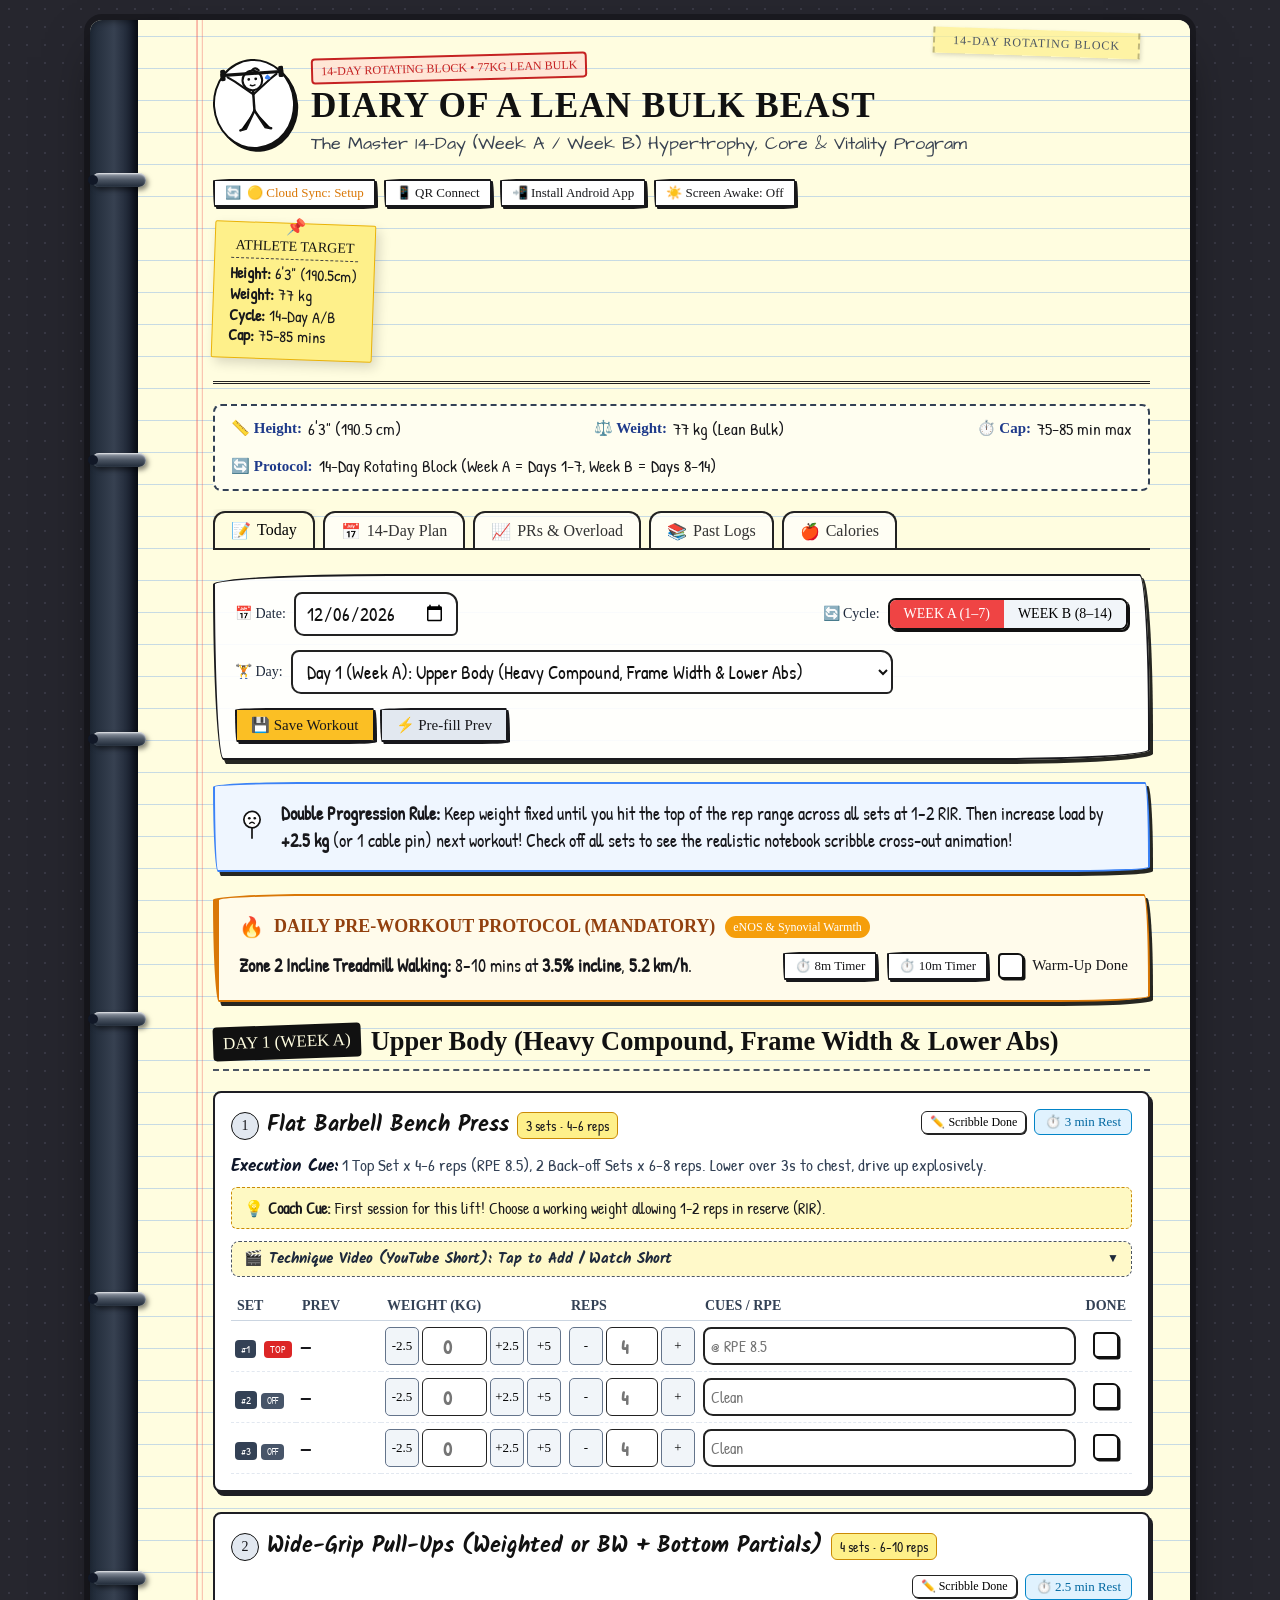
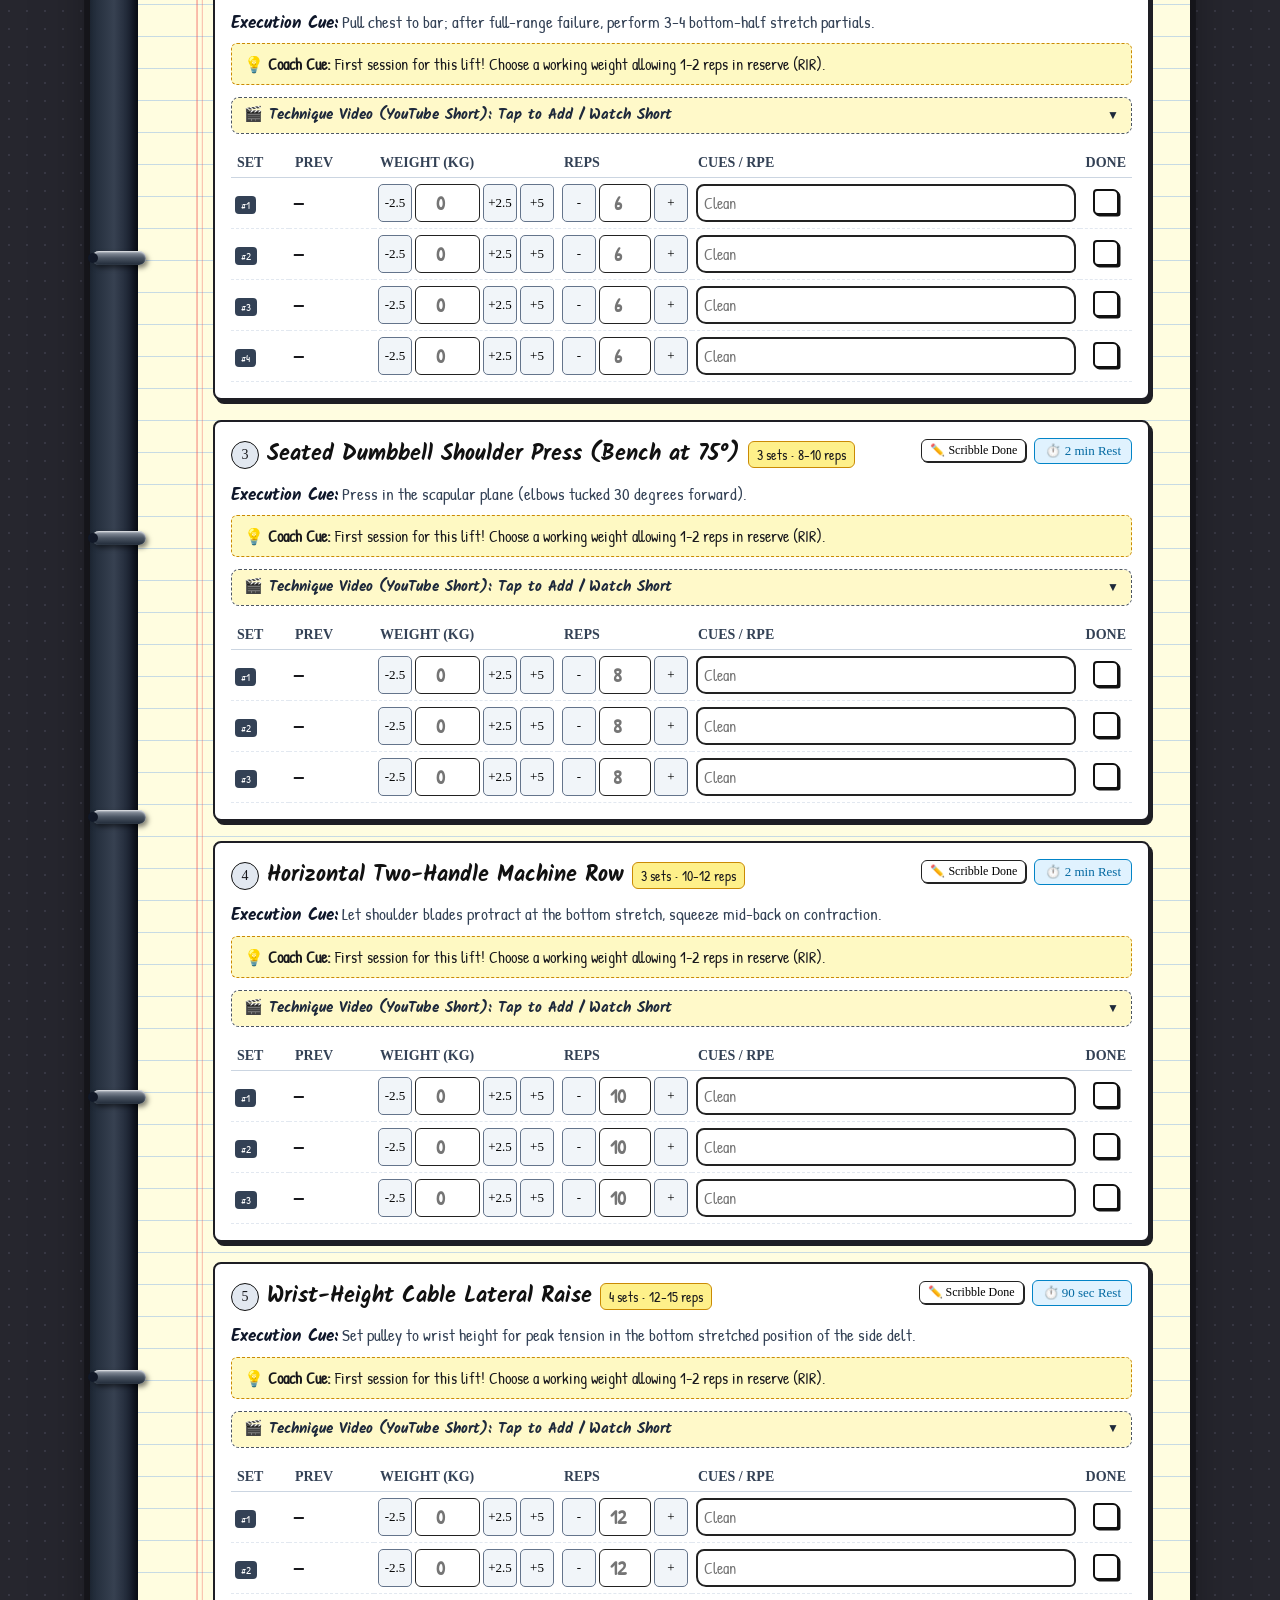
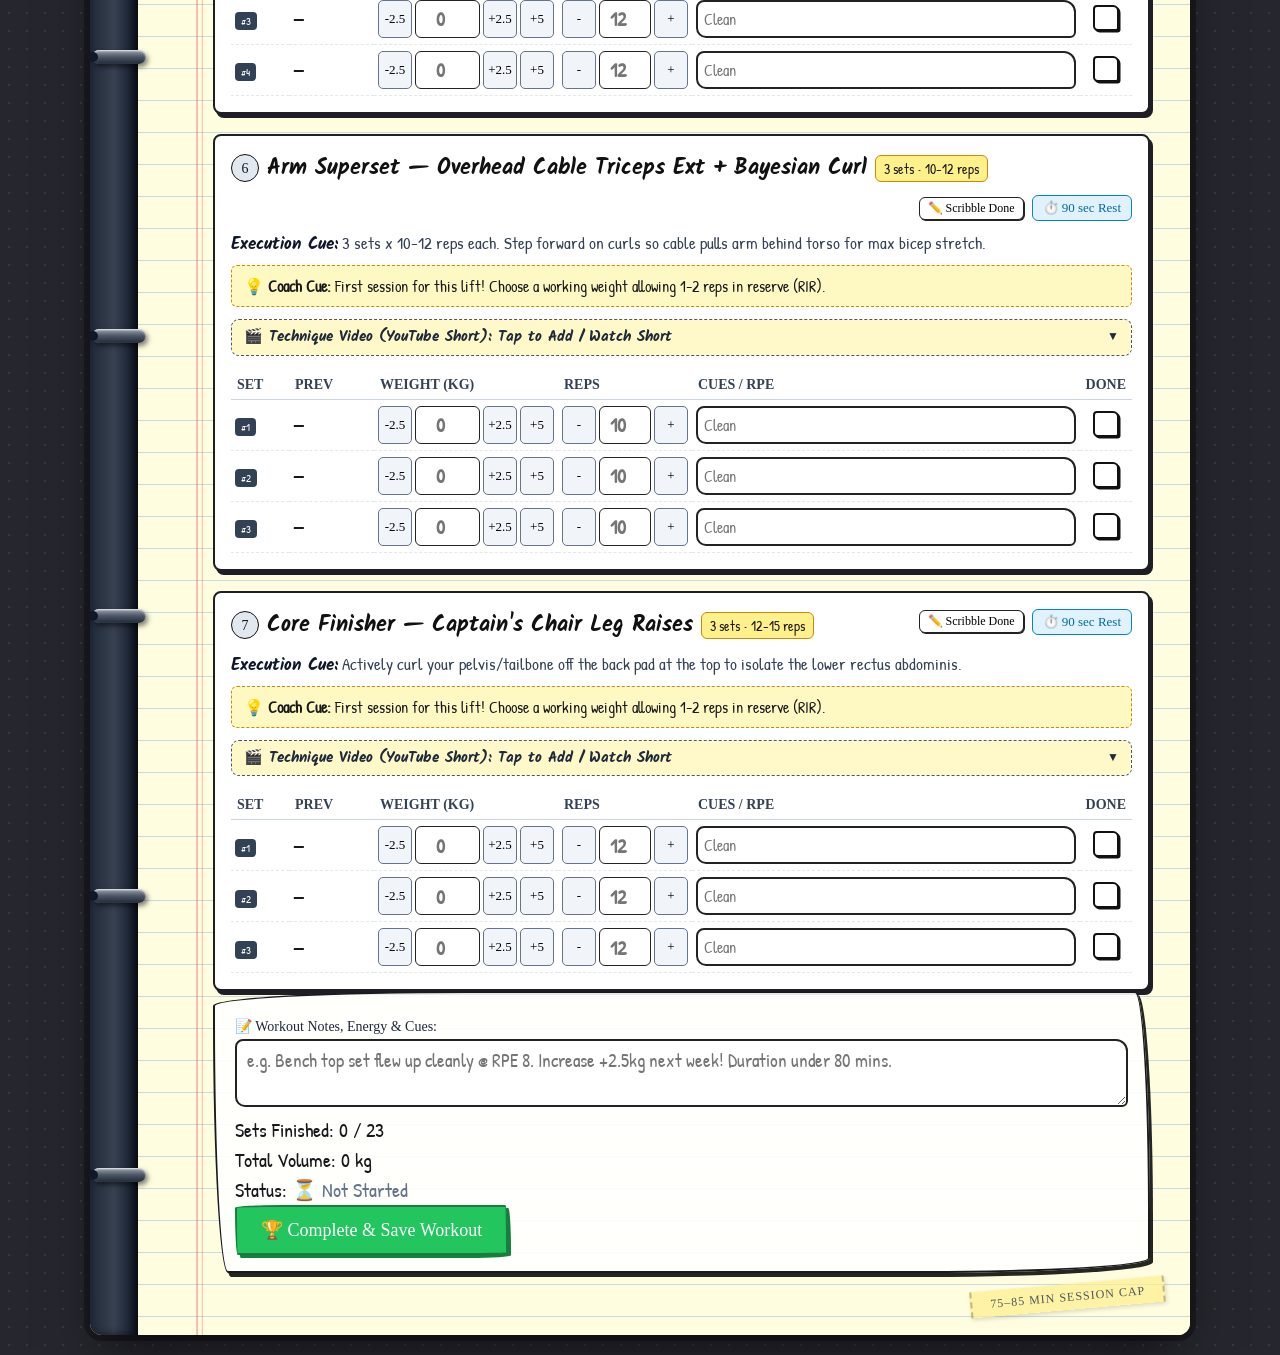
==== commit fabc7328: "Add Cloud Sync Engine and Android PWA improvements" ====
--- a/index.html
+++ b/index.html
@@ -75,13 +75,16 @@
           <p class="subtitle">The Master 14-Day (Week A / Week B) Hypertrophy, Core & Vitality Program</p>
         </div>
 
-        <!-- Mobile & Quick Actions -->
+        <!-- Mobile & Quick Actions (Added Cloud Sync Button) -->
         <div class="mobile-action-pill-bar">
-          <button class="sketch-btn small app-install-btn" id="btnInstallApp" onclick="triggerAppInstall()">
-            📲 Install App / APK
+          <button class="sketch-btn small sync-btn" id="btnOpenSyncModal" onclick="openCloudSyncModal()">
+            🔄 <span id="syncStatusBadge">Cloud Sync: Setup</span>
           </button>
           <button class="sketch-btn small qr-connect-btn" onclick="openQRConnectModal()">
-            📱 Phone Connect / QR
+            📱 QR Connect
+          </button>
+          <button class="sketch-btn small app-install-btn" id="btnInstallApp" onclick="triggerAppInstall()">
+            📲 Install Android App
           </button>
           <button class="sketch-btn small wakelock-btn" id="btnWakeLock" onclick="toggleWakeLock()">
             ☀️ Screen Awake: Off
@@ -413,37 +416,77 @@
         <div class="sticky-note yellow" style="margin:16px auto 0; text-align:left; max-width:340px; font-size:15px; transform:none;">
           <strong>⚡ How to install on your phone:</strong>
           <p style="margin:4px 0 2px;">• <strong>iPhone:</strong> Tap <strong>Share</strong> ➔ <strong>"Add to Home Screen"</strong>.</p>
-          <p style="margin:2px 0;">• <strong>Android:</strong> Tap <strong>"Install App"</strong> in Chrome banner.</p>
+          <p style="margin:2px 0;">• <strong>Android:</strong> Tap <strong>"Install App"</strong> in Chrome banner or 3-dots menu.</p>
           <p style="margin-top:4px; font-size:13px; color:#666;">Runs 100% full-screen & offline in the gym!</p>
         </div>
       </div>
     </div>
   </div>
 
-  <!-- MODAL: APP INSTALLATION GUIDE & APK -->
+  <!-- MODAL: CLOUD SYNC SETTINGS (PHONE <-> LAPTOP) -->
+  <div id="cloudSyncModal" class="modal-overlay" style="display: none;">
+    <div class="modal-card hand-drawn-box" style="max-width: 520px;">
+      <button class="modal-close-btn" onclick="closeCloudSyncModal()">&times;</button>
+      <div class="modal-header">
+        <h3 style="font-family:'Permanent Marker'; font-size:22px; color:#111;">🔄 CLOUD SYNC (PHONE ↔ LAPTOP)</h3>
+        <p style="font-family:'Patrick Hand'; font-size:16px; color:#475569;">Keep your workouts identical across your Android phone and Laptop</p>
+      </div>
+      <div class="modal-body" style="padding:10px 0; font-family:'Patrick Hand'; font-size:17px;">
+        <div class="sync-status-card" style="background:#f0fdf4; border:1.5px solid #16a34a; border-radius:8px; padding:10px; margin-bottom:14px; display:flex; align-items:center; justify-content:space-between;">
+          <div>
+            <strong>Status:</strong> <span id="syncModalStatusText" style="color:#15803d; font-weight:bold;">Offline Storage Active (100% Safe)</span>
+          </div>
+          <button class="sketch-btn micro primary" onclick="triggerManualCloudSync()">🔄 Sync Now</button>
+        </div>
+
+        <div class="sticky-note yellow" style="margin-bottom:16px; transform:none; max-width:100%;">
+          <div class="sticky-title">SECRET SYNC KEY / ROOM</div>
+          <p style="margin:4px 0 8px;">Enter the <strong>exact same Secret Key</strong> on your Android phone and on your Laptop:</p>
+          <div style="display:flex; gap:8px;">
+            <input type="text" id="syncSecretKeyInput" class="handwritten-input" style="flex:1; font-weight:bold; letter-spacing:1px;" placeholder="e.g. 77KG-LEAN-BULK">
+            <button class="sketch-btn small primary" onclick="saveSyncSettings()">Save Key</button>
+          </div>
+        </div>
+
+        <div style="background:#f8fafc; border:1.5px dashed #64748b; border-radius:8px; padding:12px; margin-bottom:14px;">
+          <h4 style="font-family:'Permanent Marker'; font-size:15px; color:#1e293b; margin-bottom:4px;">GOOGLE FIREBASE REALTIME DB (100% FREE & GOOGLE-BACKED):</h4>
+          <p style="font-size:14px; color:#475569; margin-bottom:6px;">If you have a Google Firebase database URL, paste it below. Data updates in real time (< 1 sec):</p>
+          <input type="text" id="firebaseDbUrlInput" class="handwritten-input" style="width:100%; font-size:14px;" placeholder="https://your-project-default-rtdb.firebaseio.com">
+        </div>
+
+        <div style="border-top:1.5px dashed #cbd5e1; padding-top:12px; display:flex; justify-content:space-between; align-items:center;">
+          <span style="font-size:15px; color:#64748b;">Instant Backup:</span>
+          <div>
+            <button class="sketch-btn small" onclick="exportDataBackup()">📥 Export File</button>
+            <button class="sketch-btn small" onclick="document.getElementById('importFileInput').click()">📤 Import File</button>
+          </div>
+        </div>
+      </div>
+    </div>
+  </div>
+
+  <!-- MODAL: ANDROID INSTALL GUIDE -->
   <div id="installGuideModal" class="modal-overlay" style="display: none;">
     <div class="modal-card hand-drawn-box">
       <button class="modal-close-btn" onclick="closeInstallGuideModal()">&times;</button>
       <div class="modal-header">
-        <h3 style="font-family:'Permanent Marker'; font-size:22px; color:#111;">📲 GET THE MOBILE APP / APK</h3>
-      </div>
-      <div class="modal-body" style="padding:10px 0; font-family:'Patrick Hand'; font-size:17px;">
+        <h3 style="font-family:'Permanent Marker'; font-size:22px; color:#111;">📲 INSTALL ON ANDROID IN 2 TAPS</h3>
+      </div>
+      <div class="modal-body" style="padding:10px 0; font-family:'Patrick Hand'; font-size:18px;">
         <div id="installPromptDirect" style="display:none; text-align:center; margin-bottom:14px;">
           <button class="sketch-btn primary" style="font-size:18px; padding:10px 20px;" onclick="executeNativeInstall()">
             ⚡ Tap to Install Standalone App Now
           </button>
         </div>
-        <div class="install-steps">
-          <p><strong>1. Instant One-Tap Standalone Install (Recommended):</strong></p>
-          <ul style="margin-left:20px; margin-bottom:12px; line-height:1.4;">
-            <li><strong>iPhone (Safari):</strong> Tap the <strong>Share</strong> button (⎋) ➔ Tap <strong>"Add to Home Screen"</strong> (➕).</li>
-            <li><strong>Android (Chrome):</strong> Tap <strong>"Install app"</strong> or three dots (⋮) ➔ <strong>"Add to Home screen"</strong>.</li>
-            <li><em>Result:</em> An actual app icon on your phone that launches in full-screen mode with 100% offline support!</li>
-          </ul>
-          <p><strong>2. How to get a compiled .APK file for Android:</strong></p>
-          <p style="margin-top:4px; line-height:1.4;">
-            Because compiling a raw binary APK requires the Google Android SDK and Java JDK (which are not pre-installed on standard PCs), you can generate a signed APK in 30 seconds using Microsoft's free <a href="https://www.pwabuilder.com" target="_blank" style="color:#0284c7; font-weight:bold;">PWABuilder.com</a>: just paste your app link and click <strong>"Package for Android"</strong> to download your APK directly!
-          </p>
+        <p>If Chrome didn't automatically pop up the install banner, follow these 2 quick steps:</p>
+        <ol style="margin-left:24px; margin-top:8px; line-height:1.6;">
+          <li>In Chrome on your phone, tap the <strong>three vertical dots (⋮)</strong> in the top-right corner.</li>
+          <li>Tap <strong>"Install app"</strong> (or <strong>"Add to Home screen"</strong>).</li>
+          <li>Tap <strong>Install</strong> when prompted.</li>
+        </ol>
+        <div class="sticky-note yellow" style="margin-top:16px; transform:none; max-width:100%;">
+          <strong>Why this is awesome:</strong>
+          <p style="margin-top:4px;">Android compiles a real <strong>WebAPK</strong> and places the <strong>WimpyBulk</strong> icon in your Android App Drawer! It runs full-screen with no browser address bar and works 100% offline in the gym.</p>
         </div>
       </div>
     </div>
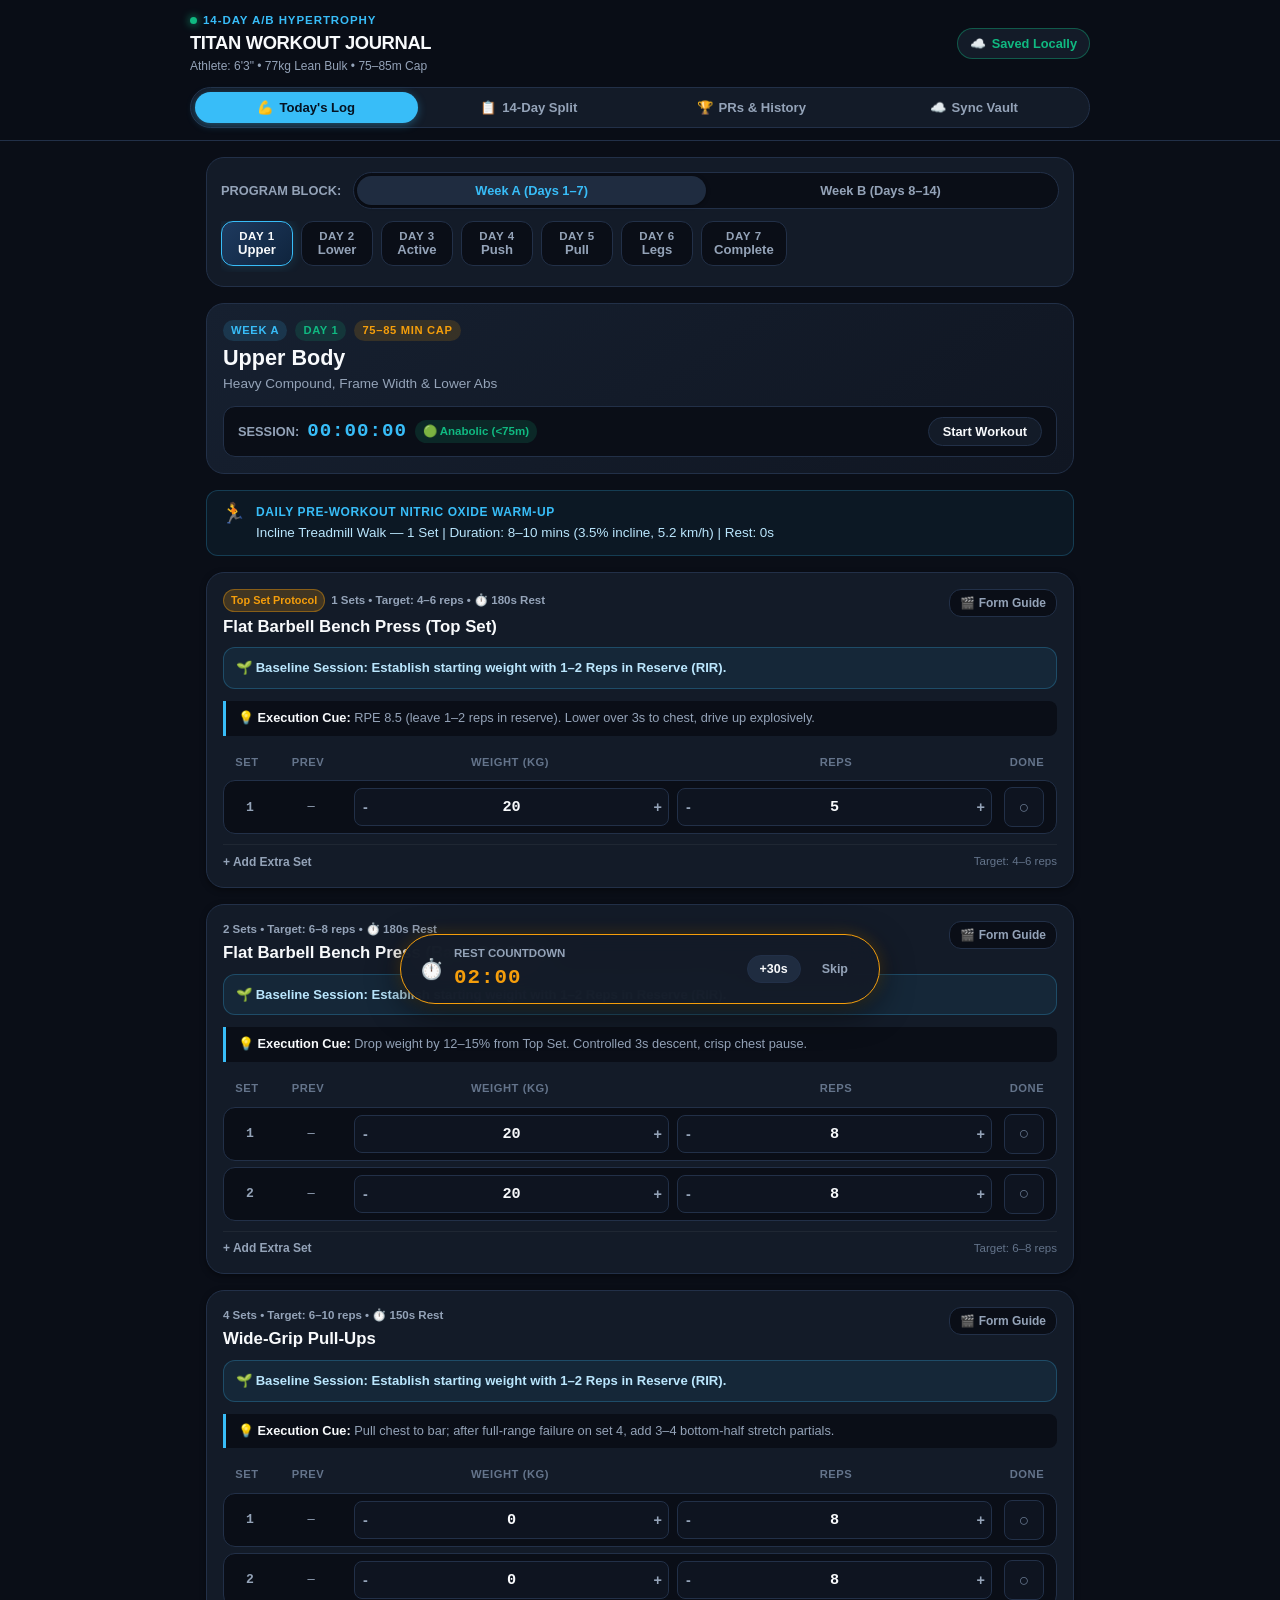
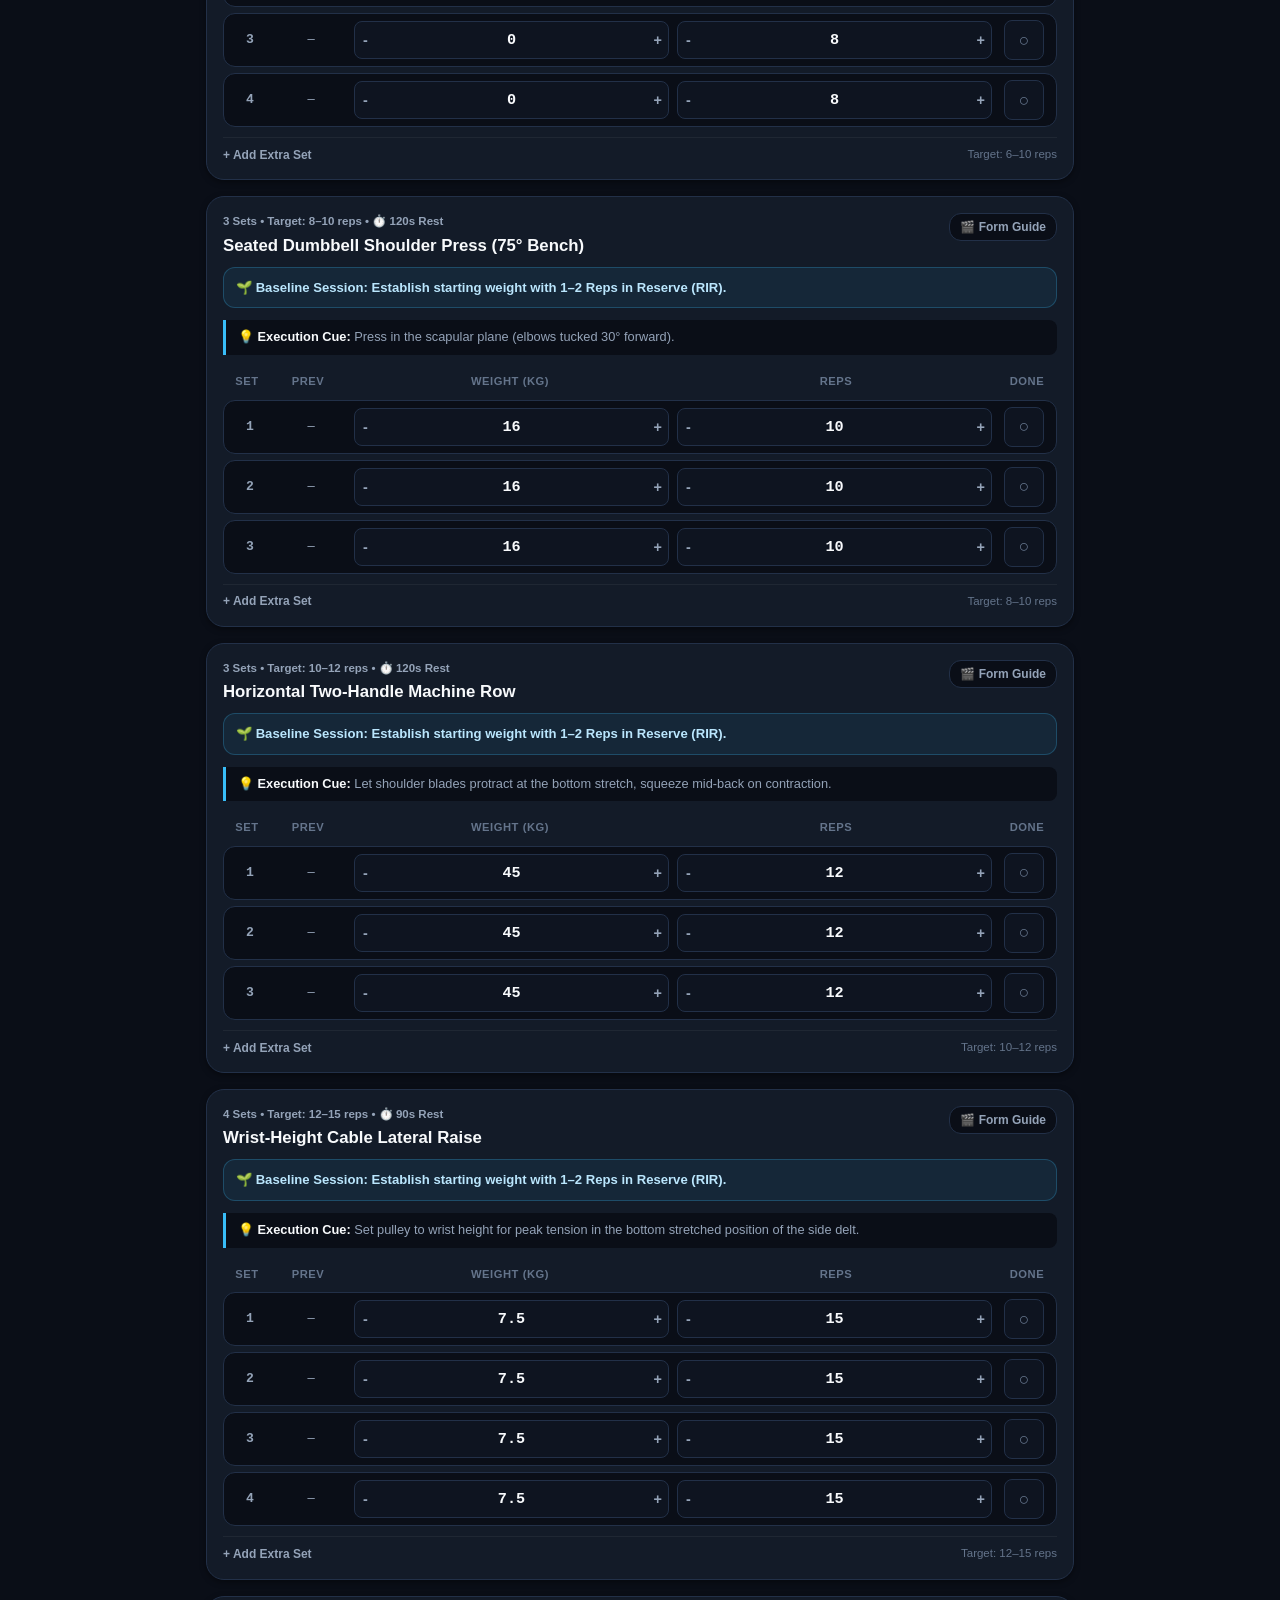
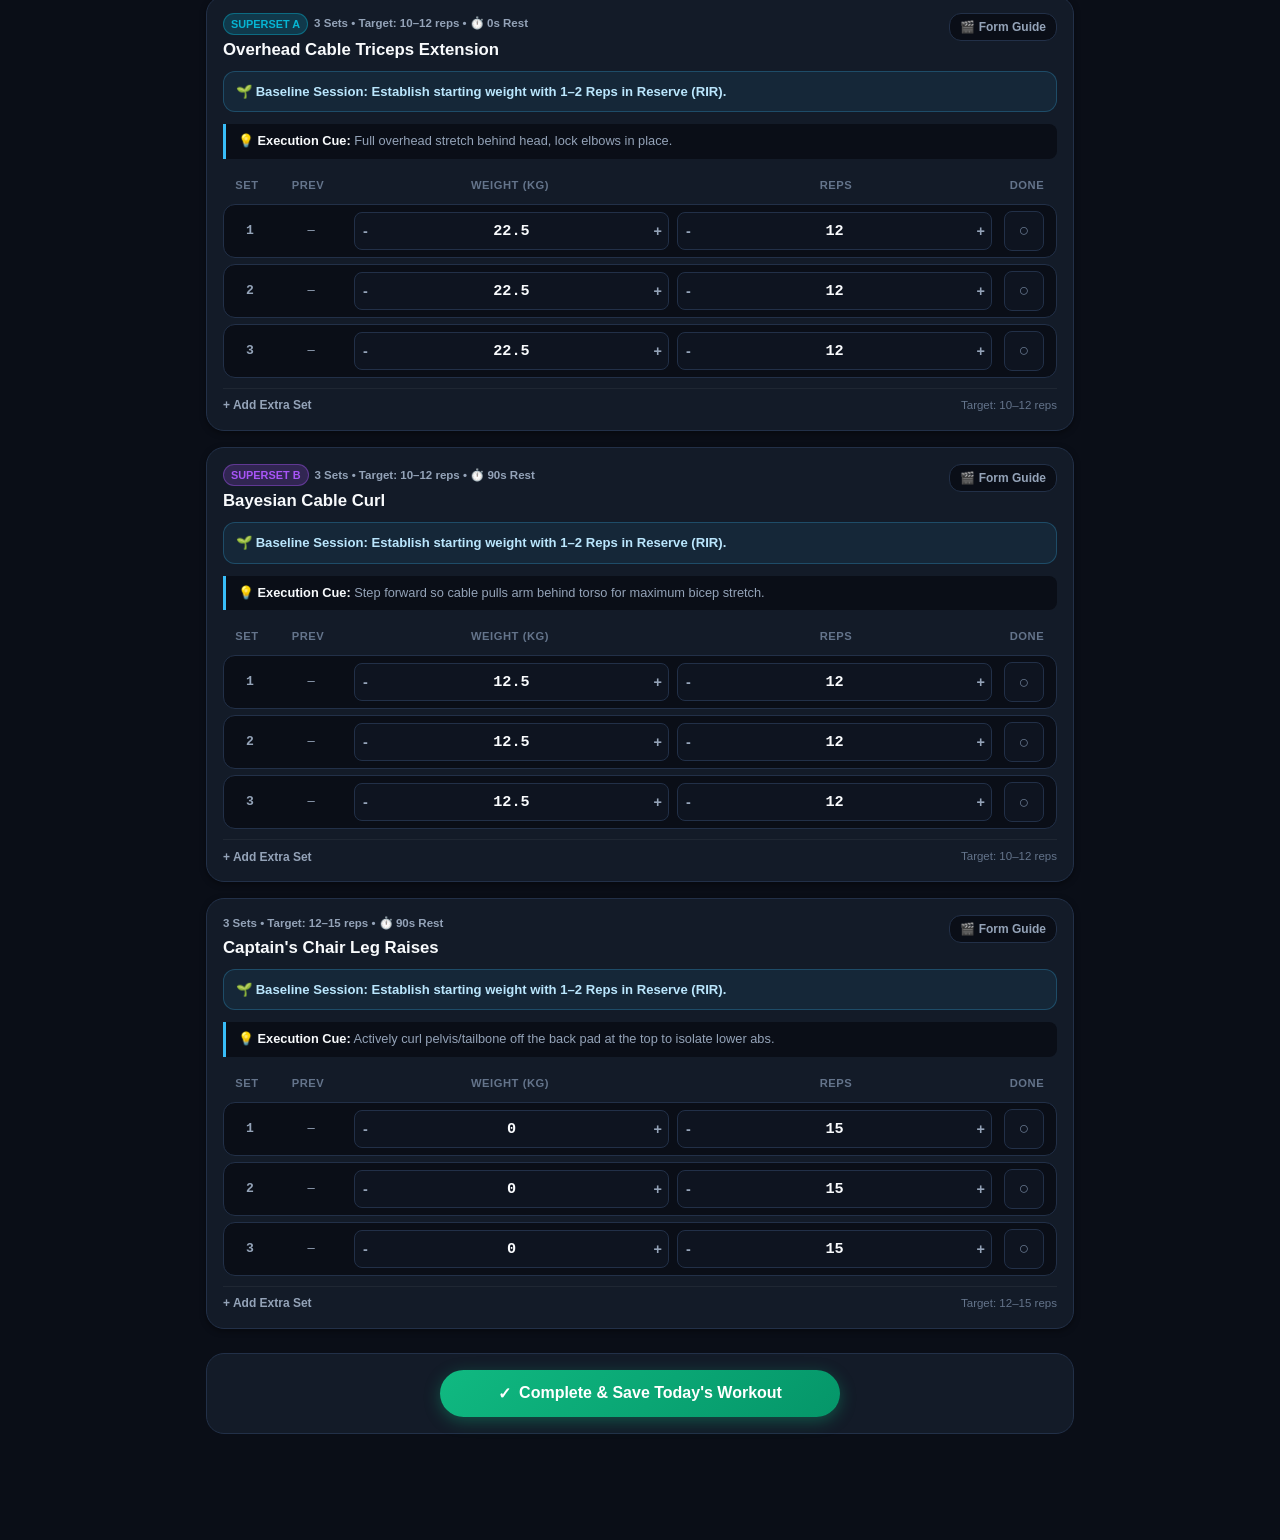
==== commit 841580b8: "Complete rebuild: stripped scribble UI, added modern tabbed athletic interface, auto-filled default " ====
--- a/index.html
+++ b/index.html
@@ -5,495 +5,316 @@
   <meta name="viewport" content="width=device-width, initial-scale=1.0, maximum-scale=1.0, user-scalable=no, viewport-fit=cover">
   <title>Master 14-Day A/B Hypertrophy Journal | 77kg Lean Bulk</title>
   
-  <!-- Mobile & PWA Meta Tags -->
+  <!-- Mobile PWA Meta Tags -->
   <link rel="manifest" href="manifest.json">
-  <meta name="theme-color" content="#fffde0">
+  <meta name="theme-color" content="#0a0e17">
   <meta name="apple-mobile-web-app-capable" content="yes">
   <meta name="apple-mobile-web-app-status-bar-style" content="black-translucent">
-  <meta name="apple-mobile-web-app-title" content="WimpyBulk">
+  <meta name="apple-mobile-web-app-title" content="TitanBulk">
   <link rel="apple-touch-icon" href="icon-192.png">
   <meta name="mobile-web-app-capable" content="yes">
 
-  <!-- Google Fonts: 100% Authentic Handwritten Notebook Typography -->
+  <!-- Inter / Modern Athletic Font Stack -->
   <link rel="preconnect" href="https://fonts.googleapis.com">
   <link rel="preconnect" href="https://fonts.gstatic.com" crossorigin>
-  <link href="https://fonts.googleapis.com/css2?family=Architects+Daughter&family=Caveat:wght@600;700&family=Kalam:wght@400;700&family=Patrick+Hand&family=Permanent+Marker&family=Space+Mono:wght@700&display=swap" rel="stylesheet">
+  <link href="https://fonts.googleapis.com/css2?family=Plus+Jakarta+Sans:wght@500;600;700;800;900&family=JetBrains+Mono:wght@600;700;800&display=swap" rel="stylesheet">
+  
   <link rel="stylesheet" href="styles.css">
 </head>
 <body>
-  <div class="notebook-wrapper">
-    <!-- Spiral Binding Decoration (Left Edge) -->
-    <div class="spiral-binding" aria-hidden="true">
-      <div class="spiral-ring"></div>
-      <div class="spiral-ring"></div>
-      <div class="spiral-ring"></div>
-      <div class="spiral-ring"></div>
-      <div class="spiral-ring"></div>
-      <div class="spiral-ring"></div>
-      <div class="spiral-ring"></div>
-      <div class="spiral-ring"></div>
-      <div class="spiral-ring"></div>
-      <div class="spiral-ring"></div>
-      <div class="spiral-ring"></div>
-      <div class="spiral-ring"></div>
-      <div class="spiral-ring"></div>
-      <div class="spiral-ring"></div>
-      <div class="spiral-ring"></div>
-      <div class="spiral-ring"></div>
+
+  <!-- ========================================================================
+       STICKY APP HEADER
+       ======================================================================== -->
+  <header class="app-header">
+    <div class="header-top">
+      <div class="brand-badge-group">
+        <div class="brand-pill">
+          <span class="pulse-dot"></span>
+          <span>14-Day A/B Hypertrophy</span>
+        </div>
+        <h1 class="app-title">TITAN WORKOUT JOURNAL</h1>
+        <div class="athlete-tag">Athlete: 6'3" &bull; 77kg Lean Bulk &bull; 75–85m Cap</div>
+      </div>
+
+      <div class="header-actions">
+        <button class="btn-icon-header btn-sync-status" id="btnHeaderSync" onclick="switchTab('sync')" title="Cloud Sync Status">
+          <span id="syncStatusIcon">☁️</span>
+          <span id="syncStatusText">Synced</span>
+        </button>
+      </div>
     </div>
 
-    <!-- Main Notebook Page -->
-    <main class="notebook-page">
-      <!-- Tape Accents -->
-      <div class="tape-strip top-tape">14-DAY ROTATING BLOCK</div>
-      <div class="tape-strip right-tape">75–85 MIN SESSION CAP</div>
-
-      <!-- Header Banner -->
-      <header class="journal-header">
-        <div class="header-sketch-left">
-          <svg viewBox="0 0 100 100" width="70" height="70">
-            <circle cx="50" cy="22" r="14" fill="#fff" stroke="#111" stroke-width="3"/>
-            <path d="M50 8 Q55 2 60 8" stroke="#111" stroke-width="3" fill="none" stroke-linecap="round"/>
-            <circle cx="45" cy="20" r="2" fill="#111"/>
-            <circle cx="55" cy="20" r="2" fill="#111"/>
-            <path d="M46 28 Q50 31 54 28" stroke="#111" stroke-width="2" fill="none"/>
-            <line x1="50" y1="36" x2="50" y2="65" stroke="#111" stroke-width="3.5"/>
-            <path d="M50 42 L25 22 L15 15" stroke="#111" stroke-width="3" stroke-linecap="round"/>
-            <path d="M50 42 L75 22 L85 15" stroke="#111" stroke-width="3" stroke-linecap="round"/>
-            <line x1="5" y1="12" x2="95" y2="12" stroke="#111" stroke-width="4.5"/>
-            <rect x="5" y="4" width="7" height="16" rx="2" fill="#111"/>
-            <rect x="88" y="4" width="7" height="16" rx="2" fill="#111"/>
-            <path d="M50 65 L36 90 L28 92" stroke="#111" stroke-width="3.5" stroke-linecap="round"/>
-            <path d="M50 65 L64 90 L72 92" stroke="#111" stroke-width="3.5" stroke-linecap="round"/>
-            <path d="M68 20 C68 18 72 15 72 15 C72 15 76 18 76 20 C76 22 72 24 68 20 Z" fill="#3b82f6"/>
-          </svg>
-        </div>
-
-        <div class="header-titles">
-          <div class="stamp-badge">14-DAY ROTATING BLOCK &bull; 77KG LEAN BULK</div>
-          <h1 class="main-title">DIARY OF A LEAN BULK BEAST</h1>
-          <p class="subtitle">The Master 14-Day (Week A / Week B) Hypertrophy, Core & Vitality Program</p>
-        </div>
-
-        <!-- Mobile & Quick Actions (Added Cloud Sync Button) -->
-        <div class="mobile-action-pill-bar">
-          <button class="sketch-btn small sync-btn" id="btnOpenSyncModal" onclick="openCloudSyncModal()">
-            🔄 <span id="syncStatusBadge">Cloud Sync: Setup</span>
-          </button>
-          <button class="sketch-btn small qr-connect-btn" onclick="openQRConnectModal()">
-            📱 QR Connect
-          </button>
-          <button class="sketch-btn small app-install-btn" id="btnInstallApp" onclick="triggerAppInstall()">
-            📲 Install Android App
-          </button>
-          <button class="sketch-btn small wakelock-btn" id="btnWakeLock" onclick="toggleWakeLock()">
-            ☀️ Screen Awake: Off
-          </button>
-        </div>
-
-        <div class="header-stats-badge">
-          <div class="sticky-note">
-            <span class="pin">📌</span>
-            <div class="sticky-title">ATHLETE TARGET</div>
-            <div class="sticky-body" style="font-family:'Patrick Hand'; line-height:1.3;">
-              <strong>Height:</strong> 6'3" (190.5cm)<br>
-              <strong>Weight:</strong> 77 kg<br>
-              <strong>Cycle:</strong> 14-Day A/B<br>
-              <strong>Cap:</strong> 75-85 mins
+    <!-- TABS BAR -->
+    <nav class="tabs-nav-bar" role="tablist">
+      <button class="tab-btn active" id="tabBtnWorkout" onclick="switchTab('workout')">
+        <span>💪</span> Today's Log
+      </button>
+      <button class="tab-btn" id="tabBtnSplit" onclick="switchTab('split')">
+        <span>📋</span> 14-Day Split
+      </button>
+      <button class="tab-btn" id="tabBtnHistory" onclick="switchTab('history')">
+        <span>🏆</span> PRs & History
+      </button>
+      <button class="tab-btn" id="tabBtnSync" onclick="switchTab('sync')">
+        <span>☁️</span> Sync Vault
+      </button>
+    </nav>
+  </header>
+
+  <!-- ========================================================================
+       MAIN APP CONTAINER
+       ======================================================================== -->
+  <main class="app-container">
+
+    <!-- ====================================================================
+         TAB 1: TODAY'S WORKOUT LOGGER
+         ==================================================================== -->
+    <section class="tab-panel active" id="panelWorkout">
+      
+      <!-- WEEK & DAY SELECTOR -->
+      <div class="week-switch-card">
+        <div class="week-toggle-row">
+          <span style="font-size: 0.8rem; font-weight: 700; color: var(--text-muted);">PROGRAM BLOCK:</span>
+          <div class="week-btn-group">
+            <button class="week-toggle-btn active" id="btnWeekA" onclick="selectWeek('A')">Week A (Days 1–7)</button>
+            <button class="week-toggle-btn" id="btnWeekB" onclick="selectWeek('B')">Week B (Days 8–14)</button>
+          </div>
+        </div>
+
+        <div class="days-scroll-row" id="daysScrollRow">
+          <!-- Day pills generated dynamically via app.js -->
+        </div>
+      </div>
+
+      <!-- ACTIVE DAY SUMMARY BANNER -->
+      <div class="active-day-banner" id="activeDayBanner">
+        <div class="day-banner-header">
+          <div>
+            <div class="day-badge-line">
+              <span class="badge-tag badge-blue" id="dayWeekBadge">Week A</span>
+              <span class="badge-tag badge-emerald" id="dayNumberBadge">Day 1</span>
+              <span class="badge-tag badge-amber" id="sessionCapBadge">75–85 Min Cap</span>
             </div>
-          </div>
-        </div>
-      </header>
-
-      <!-- Athlete Profile Parameters Ribbon -->
-      <div class="athlete-profile-bar">
-        <div class="profile-item"><strong>📏 Height:</strong> 6'3" (190.5 cm)</div>
-        <div class="profile-item"><strong>⚖️ Weight:</strong> 77 kg (Lean Bulk)</div>
-        <div class="profile-item"><strong>⏱️ Cap:</strong> 75–85 min max</div>
-        <div class="profile-item"><strong>🔄 Protocol:</strong> 14-Day Rotating Block (Week A = Days 1–7, Week B = Days 8–14)</div>
-      </div>
-
-      <!-- Navigation Tabs (Desktop Top Tabs + Mobile Bottom App Bar) -->
-      <nav class="notebook-tabs" id="notebookTabsNav">
-        <button class="tab-btn active" data-tab="logger" id="tabLoggerBtn">
-          <span class="tab-icon">📝</span> <span class="tab-text">Today</span>
+            <h2 class="day-main-title" id="dayMainTitle">Upper Body</h2>
+            <p class="day-focus-desc" id="dayFocusDesc">Heavy Compound, Frame Width & Lower Abs</p>
+          </div>
+        </div>
+
+        <!-- Session Duration Timer with Cortisol Warning -->
+        <div class="session-timer-bar">
+          <div class="timer-digits-group">
+            <span style="font-size: 0.8rem; font-weight: 700; color: var(--text-muted);">SESSION:</span>
+            <span class="timer-clock" id="sessionTimerClock">00:00:00</span>
+            <span class="cortisol-pill" id="cortisolPill">🟢 Anabolic (&lt;75m)</span>
+          </div>
+          <button class="timer-btn-toggle" id="btnToggleTimer" onclick="toggleSessionTimer()">Start Workout</button>
+        </div>
+      </div>
+
+      <!-- PRE-WORKOUT PROTOCOL -->
+      <div class="pre-workout-card" id="preWorkoutCard">
+        <div class="pre-workout-icon">🏃</div>
+        <div>
+          <div class="pre-workout-title">Daily Pre-Workout Nitric Oxide Warm-Up</div>
+          <div class="pre-workout-text" id="preWorkoutText">
+            Incline Treadmill Walk — 1 Set | Duration: 8–10 mins (3.5% incline, 5.2 km/h) | Rest: 0s
+          </div>
+        </div>
+      </div>
+
+      <!-- REST DAY SPECIAL BANNER (WHEN ACTIVE DAY IS REST) -->
+      <div id="restDayMessage" style="display: none; background: var(--bg-card); border: 1px solid var(--border-subtle); border-radius: var(--radius-lg); padding: 32px 20px; text-align: center; margin-bottom: 24px;">
+        <div style="font-size: 2.5rem; margin-bottom: 8px;">🧘‍♂️</div>
+        <h3 style="font-size: 1.3rem; font-weight: 800; margin-bottom: 6px;">Complete CNS & Muscular Recovery</h3>
+        <p style="color: var(--text-muted); font-size: 0.9rem; max-width: 480px; margin: 0 auto;">
+          No resistance training today. Focus on deep hydration, 77kg lean protein intake (160–175g), and 8+ hours of deep REM sleep to prime androgen receptors for tomorrow.
+        </p>
+      </div>
+
+      <!-- EXERCISE CARDS CONTAINER -->
+      <div class="exercise-list" id="exerciseList">
+        <!-- Rendered dynamically by app.js -->
+      </div>
+
+      <!-- FINISH WORKOUT BUTTON -->
+      <div class="workout-finish-container" id="finishWorkoutContainer">
+        <button class="btn-finish-workout" onclick="finishCurrentWorkout()">
+          <span>✓</span> Complete & Save Today's Workout
         </button>
-        <button class="tab-btn" data-tab="roadmap" id="tabRoadmapBtn">
-          <span class="tab-icon">📅</span> <span class="tab-text">14-Day Plan</span>
-        </button>
-        <button class="tab-btn" data-tab="analytics" id="tabAnalyticsBtn">
-          <span class="tab-icon">📈</span> <span class="tab-text">PRs & Overload</span>
-        </button>
-        <button class="tab-btn" data-tab="history" id="tabHistoryBtn">
-          <span class="tab-icon">📚</span> <span class="tab-text">Past Logs</span>
-        </button>
-        <button class="tab-btn calorie-tab" data-tab="calories" id="tabCaloriesBtn">
-          <span class="tab-icon">🍎</span> <span class="tab-text">Calories</span>
-        </button>
-      </nav>
-
-      <!-- TAB 1: TODAY'S WORKOUT LOGGER -->
-      <section class="tab-content active" id="view-logger">
-        <!-- Date, Cycle & Day Selector Bar -->
-        <div class="session-control-bar hand-drawn-box">
-          <div class="control-group date-group">
-            <label for="workoutDateInput" class="sketch-label">📅 Date:</label>
-            <input type="date" id="workoutDateInput" class="handwritten-input">
-          </div>
-
-          <div class="control-group cycle-group">
-            <span class="sketch-label">🔄 Cycle:</span>
-            <div class="ab-toggle-switch">
-              <button type="button" class="ab-btn active" id="btnWeekA" onclick="setWeekCycle('A')">WEEK A (1–7)</button>
-              <button type="button" class="ab-btn" id="btnWeekB" onclick="setWeekCycle('B')">WEEK B (8–14)</button>
-            </div>
-          </div>
-
-          <div class="control-group day-picker-group">
-            <label for="daySelect" class="sketch-label">🏋️ Day:</label>
-            <select id="daySelect" class="handwritten-select" onchange="changeDay(this.value)"></select>
-          </div>
-
-          <div class="control-actions">
-            <button class="sketch-btn primary" onclick="saveCurrentSession(true)">
-              💾 Save Workout
+      </div>
+
+    </section>
+
+    <!-- ====================================================================
+         TAB 2: 14-DAY PROGRAM SPLIT ROADMAP
+         ==================================================================== -->
+    <section class="tab-panel" id="panelSplit">
+      <div style="margin-bottom: 16px;">
+        <h2 style="font-size: 1.35rem; font-weight: 800;">14-Day A/B Master Program Split</h2>
+        <p style="color: var(--text-muted); font-size: 0.85rem;">
+          Continuous 14-day rotating periodization. Tap any day card to view and log its exercises.
+        </p>
+      </div>
+
+      <div class="split-overview-grid" id="splitOverviewGrid">
+        <!-- Generated dynamically via app.js -->
+      </div>
+    </section>
+
+    <!-- ====================================================================
+         TAB 3: PR LEADERBOARD & WORKOUT HISTORY
+         ==================================================================== -->
+    <section class="tab-panel" id="panelHistory">
+      <div style="margin-bottom: 16px;">
+        <h2 style="font-size: 1.35rem; font-weight: 800;">Personal Records Leaderboard</h2>
+        <p style="color: var(--text-muted); font-size: 0.85rem;">
+          Highest recorded working weight for each exercise in the 14-day rotation.
+        </p>
+      </div>
+
+      <div class="pr-grid" id="prGrid">
+        <!-- Populated dynamically via app.js -->
+      </div>
+
+      <div style="margin: 24px 0 16px 0;">
+        <h2 style="font-size: 1.35rem; font-weight: 800;">Completed Workouts History</h2>
+        <p style="color: var(--text-muted); font-size: 0.85rem;">
+          Chronological log of completed sessions with volume and overload progression.
+        </p>
+      </div>
+
+      <div class="history-timeline" id="historyTimeline">
+        <!-- Populated dynamically via app.js -->
+      </div>
+    </section>
+
+    <!-- ====================================================================
+         TAB 4: SYNC & CLOUD VAULT SETTINGS
+         ==================================================================== -->
+    <section class="tab-panel" id="panelSync">
+      <div class="sync-vault-card">
+        <div class="vault-header">
+          <h2 class="vault-title">Seamless Device Sync Vault</h2>
+          <p class="vault-desc">
+            Your workout logs, PRs, and progressive overload history stay synchronized between your Phone and PC.
+            Enter your permanent Sync Key once or scan the QR code from your laptop—you will never need to type it again.
+          </p>
+        </div>
+
+        <div style="font-size: 0.78rem; font-weight: 800; color: var(--text-muted); margin-bottom: 6px; text-transform: uppercase;">
+          Permanent Device Sync Key
+        </div>
+        <div class="vault-key-box">
+          <input type="text" class="vault-key-input" id="inputSyncKey" placeholder="TITAN-77KG-..." spellcheck="false" autocomplete="off">
+          <button class="btn-vault-action" onclick="saveCustomSyncKey()">Save Key</button>
+        </div>
+
+        <div style="display: flex; gap: 8px; flex-wrap: wrap;">
+          <button class="btn-vault-action" onclick="forceCloudPull()">⬇️ Pull Latest from Cloud</button>
+          <button class="btn-vault-action" onclick="forceCloudPush()">⬆️ Push to Cloud Now</button>
+          <button class="btn-vault-action" onclick="testLocalServerConnection()">🔄 Check PC Server Sync</button>
+        </div>
+
+        <!-- QR PAIRING CODE -->
+        <div class="qr-sync-container">
+          <div style="font-weight: 800; font-size: 0.95rem; margin-bottom: 4px;">📲 Instant 1-Second Phone Pairing</div>
+          <p class="qr-helper-text">
+            Open the Camera app on your Android phone and scan this code. It automatically sets your phone's Sync Key and links both devices!
+          </p>
+          <div class="qr-code-wrapper" id="qrContainer">
+            <!-- QR code rendered by qr-generator.js -->
+          </div>
+          <div style="font-size: 0.75rem; color: var(--text-faint); word-break: break-all;" id="pairingUrlText">
+            <!-- Pairing URL text -->
+          </div>
+        </div>
+
+        <!-- BACKUP & RESTORE -->
+        <div style="border-top: 1px solid var(--border-subtle); padding-top: 16px; margin-top: 16px;">
+          <h3 style="font-size: 1rem; font-weight: 800; margin-bottom: 6px;">1-Click Local Data Backup</h3>
+          <p style="font-size: 0.8rem; color: var(--text-muted);">
+            Save your entire database as a JSON file to your Google Drive, Downloads, or send to WhatsApp.
+          </p>
+          <div class="backup-actions-grid">
+            <button class="btn-backup" onclick="exportDataJSON()">
+              <span>📥</span> Export Backup File (.json)
             </button>
-            <button class="sketch-btn secondary" onclick="loadPreviousWeights()" title="Auto-fill weights from last time">
-              ⚡ Pre-fill Prev
+            <button class="btn-backup" onclick="triggerFileInput()">
+              <span>📤</span> Restore from Backup File
             </button>
-          </div>
-        </div>
-
-        <!-- Overload Rule Banner -->
-        <div id="coachAlertBanner" class="coach-banner hand-drawn-box" style="background:#eff6ff; border-color:#3b82f6; display:flex; align-items:center; gap:12px;">
-          <div class="coach-doodle">
-            <svg viewBox="0 0 50 50" width="34" height="34">
-              <circle cx="25" cy="20" r="12" fill="#fff" stroke="#111" stroke-width="2.5"/>
-              <circle cx="21" cy="18" r="2" fill="#111"/>
-              <circle cx="29" cy="18" r="2" fill="#111"/>
-              <path d="M21 26 Q25 22 29 26" stroke="#111" stroke-width="2" fill="none"/>
-              <line x1="25" y1="32" x2="25" y2="48" stroke="#111" stroke-width="2.5"/>
-            </svg>
-          </div>
-          <div class="coach-text" style="font-family:'Patrick Hand'; font-size:18px;">
-            <strong>Double Progression Rule:</strong> Keep weight fixed until you hit the top of the rep range across all sets at 1–2 RIR. Then increase load by <strong>+2.5 kg</strong> (or 1 cable pin) next workout! Check off all sets to see the realistic notebook scribble cross-out animation!
-          </div>
-        </div>
-
-        <!-- Daily Protocol Card (Pre-Workout Warmup) -->
-        <div class="daily-protocol-card hand-drawn-box">
-          <div class="protocol-header">
-            <span class="scribble-icon">🔥</span>
-            <h3>DAILY PRE-WORKOUT PROTOCOL (MANDATORY)</h3>
-            <span class="badge-pill">eNOS & Synovial Warmth</span>
-          </div>
-          <div class="protocol-details">
-            <p style="font-family:'Patrick Hand'; font-size:18px;"><strong>Zone 2 Incline Treadmill Walking:</strong> 8–10 mins at <strong>3.5% incline</strong>, <strong>5.2 km/h</strong>.</p>
-            <div class="protocol-actions">
-              <button class="sketch-btn small" onclick="startRestTimer(480, '8m Treadmill Warmup')">⏱️ 8m Timer</button>
-              <button class="sketch-btn small" onclick="startRestTimer(600, '10m Treadmill Warmup')">⏱️ 10m Timer</button>
-              <label class="custom-checkbox warm-check">
-                <input type="checkbox" id="warmupDoneCheck" onchange="toggleWarmupDone(this.checked)">
-                <span class="checkbox-box"></span>
-                <span class="checkbox-label" style="font-family:'Permanent Marker'; font-size:15px;">Warm-Up Done</span>
-              </label>
-            </div>
-          </div>
-        </div>
-
-        <!-- Day Title & Summary -->
-        <div class="day-overview-header">
-          <div class="day-title-wrap">
-            <span class="day-number-tag" id="currentDayBadge">DAY 1 (WEEK A)</span>
-            <h2 id="currentDayTitle" class="day-main-title">Upper Body (Heavy Compound, Frame Width & Lower Abs)</h2>
-          </div>
-        </div>
-
-        <!-- Active Recovery / Rest View (Days 3, 7, 10, 14) -->
-        <div id="restDayContainer" class="rest-day-card hand-drawn-box" style="display:none;">
-          <div class="rest-doodle-center">
-            <svg viewBox="0 0 120 80" width="120" height="80">
-              <line x1="10" y1="65" x2="110" y2="65" stroke="#111" stroke-width="3"/>
-              <rect x="20" y="45" width="80" height="20" rx="3" fill="#fff" stroke="#111" stroke-width="2.5"/>
-              <circle cx="35" cy="40" r="10" fill="#fff" stroke="#111" stroke-width="2.5"/>
-              <line x1="45" y1="46" x2="85" y2="46" stroke="#111" stroke-width="3"/>
-              <text x="65" y="30" font-family="'Permanent Marker', cursive" font-size="16" fill="#111">Zzz...</text>
-            </svg>
-          </div>
-          <h3 id="restDayTitle" style="font-family:'Permanent Marker'; font-size:24px;">Day 3: Active Recovery</h3>
-          <div id="restDayInstructions" class="rest-instructions"></div>
-          <div class="recovery-notes-box">
-            <label class="sketch-label">📝 Recovery & Mobility Notes for Today:</label>
-            <textarea id="recoveryNotesInput" class="handwritten-textarea" placeholder="How do your joints, pelvic floor, and muscles feel? Walk distance, deep squat holds..."></textarea>
-          </div>
-          <button class="sketch-btn primary" onclick="saveCurrentSession(true)">💾 Save Recovery Log</button>
-        </div>
-
-        <!-- Exercise Logger List (Visible on Training Days) -->
-        <div id="exercisesContainer" class="exercises-list"></div>
-
-        <!-- Workout Session Notes & Completion Bar -->
-        <div class="session-footer-card hand-drawn-box">
-          <div class="notes-section">
-            <label class="sketch-label" for="sessionNotesInput">📝 Workout Notes, Energy & Cues:</label>
-            <textarea id="sessionNotesInput" class="handwritten-textarea" rows="2" placeholder="e.g. Bench top set flew up cleanly @ RPE 8. Increase +2.5kg next week! Duration under 80 mins."></textarea>
-          </div>
-
-          <div class="session-summary-strip">
-            <div class="stat-pill">
-              <span class="label">Sets Finished:</span>
-              <span class="val" id="summarySetsFinished">0 / 0</span>
-            </div>
-            <div class="stat-pill">
-              <span class="label">Total Volume:</span>
-              <span class="val" id="summaryTotalVolume">0 kg</span>
-            </div>
-            <div class="stat-pill">
-              <span class="label">Status:</span>
-              <span class="val" id="summarySessionStatus">In Progress</span>
-            </div>
-            <button class="sketch-btn big-finish-btn" onclick="saveCurrentSession(true)">
-              🏆 Complete & Save Workout
-            </button>
-          </div>
-        </div>
-      </section>
-
-      <!-- TAB 2: 14-DAY ROADMAP & 26 WEEKS -->
-      <section class="tab-content" id="view-roadmap">
-        <div class="roadmap-page hand-drawn-box">
-          <div class="page-title-banner">
-            <h2>THE 14-DAY ROTATING BLOCK ROADMAP</h2>
-            <p style="font-family:'Patrick Hand'; font-size:18px;">Week A (Days 1–7) &bull; Week B (Days 8–14) &bull; Target: 77kg Lean Bulk</p>
-          </div>
-
-          <div class="roadmap-info-grid">
-            <div class="info-card sticky-note yellow">
-              <span class="pin">📌</span>
-              <h4>HOW THE A/B ROTATION WORKS</h4>
-              <p>&bull; <strong>Week A:</strong> Day 2 has Barbell Hip Thrust & Day 6 has DB Split Squat + KB Swings/Plank.</p>
-              <p>&bull; <strong>Week B:</strong> Day 9 has Leg Press Wide/High & Day 13 has Adductor/Abductor Superset + Rowing VO2 Max HIIT.</p>
-            </div>
-
-            <div class="info-card sticky-note pink">
-              <span class="pin">📌</span>
-              <h4>75–85 MIN DURATION CAP</h4>
-              <p>&bull; Strictly capped under 90 minutes to keep cortisol low and preserve baseline free testosterone for growth.</p>
-            </div>
-
-            <div class="info-card sticky-note blue">
-              <span class="pin">📌</span>
-              <h4>BACKUP YOUR 6 MONTHS</h4>
-              <p>Your logs, PRs, and custom YouTube videos are saved safely. Export JSON anytime to back up!</p>
-              <div class="backup-btn-row">
-                <button class="sketch-btn small" onclick="exportDataBackup()">📥 Export JSON</button>
-                <button class="sketch-btn small" onclick="document.getElementById('importFileInput').click()">📤 Import JSON</button>
-                <input type="file" id="importFileInput" style="display:none" accept=".json" onchange="importDataBackup(event)">
-              </div>
-            </div>
-          </div>
-
-          <div class="calendar-26weeks-wrap">
-            <h3 class="sketch-heading" style="font-family:'Permanent Marker'; font-size:20px;">26-WEEK MACROCYCLE CHECKER</h3>
-            <p class="sketch-sub" style="font-family:'Patrick Hand'; font-size:17px;">Tap any week to toggle Week A / Week B mode.</p>
-            <div class="weeks-grid" id="weeksGridContainer"></div>
-          </div>
-        </div>
-      </section>
-
-      <!-- TAB 3: PR BOARD & PROGRESSIVE OVERLOAD -->
-      <section class="tab-content" id="view-analytics">
-        <div class="analytics-page hand-drawn-box">
-          <div class="page-title-banner">
-            <h2>PROGRESSIVE OVERLOAD ADVISORY & PR BOARD</h2>
-            <p style="font-family:'Patrick Hand'; font-size:18px;">Double Progression Calculator: hold weight until top rep ceiling is conquered, then add +2.5kg.</p>
-          </div>
-
-          <div class="progression-inspector hand-drawn-box">
-            <div class="inspector-controls">
-              <label for="inspectorExerciseSelect" class="sketch-label">🎯 Select Exercise to Inspect Overload:</label>
-              <select id="inspectorExerciseSelect" class="handwritten-select" onchange="renderExerciseProgressionDetail(this.value)"></select>
-            </div>
-            <div id="inspectorDetailCard" class="inspector-card"></div>
-          </div>
-
-          <div class="pr-board-section">
-            <h3 class="sketch-heading" style="font-family:'Permanent Marker'; font-size:22px;">🏆 ALL-TIME PERSONAL RECORDS (PRs)</h3>
-            <div class="pr-grid" id="prBoardGrid"></div>
-          </div>
-        </div>
-      </section>
-
-      <!-- TAB 4: PAST LOGS HISTORY -->
-      <section class="tab-content" id="view-history">
-        <div class="history-page hand-drawn-box">
-          <div class="page-title-banner">
-            <h2>LOGBOOK ARCHIVE</h2>
-            <p style="font-family:'Patrick Hand'; font-size:18px;">Every recorded lift, set, rep, and coach comment preserved in ink</p>
-          </div>
-
-          <div class="history-filters">
-            <input type="text" id="historySearchInput" class="handwritten-input" placeholder="🔍 Search exercises, notes, or dates..." oninput="filterHistoryLogs()">
-            <button class="sketch-btn small" onclick="clearAllHistoryPrompt()">🗑️ Clear Old Logs</button>
-          </div>
-
-          <div class="history-list" id="historyListContainer"></div>
-        </div>
-      </section>
-
-      <!-- TAB 5: CALORIE TRACKER (RESERVED) -->
-      <section class="tab-content" id="view-calories">
-        <div class="calorie-page hand-drawn-box">
-          <div class="tape-strip center-tape">RESERVED SECTION</div>
-          <div class="page-title-banner">
-            <h2>CALORIE & NUTRITION TRACKER</h2>
-            <p style="font-family:'Patrick Hand'; font-size:18px;">Staged & Ready For Your Specific Calorie & Macro Rules</p>
-          </div>
-
-          <div class="sticky-note yellow large-note" style="max-width:550px; margin:20px auto;">
-            <span class="pin">📌</span>
-            <h3 style="font-family:'Permanent Marker'; font-size:20px;">"I will tell you calorie tracker is later. First, you build this and tell me."</h3>
-            <p style="font-family:'Patrick Hand'; font-size:18px;">Reserved and ready for your exact calorie & macro structure whenever you want to set it up!</p>
-            <div class="calorie-quick-box" style="margin-top:14px;">
-              <div class="input-row" style="margin-bottom:8px;">
-                <label class="sketch-label">Today's Calories (kcal):</label>
-                <input type="number" id="quickCalorieInput" class="handwritten-input" placeholder="e.g. 2900" onchange="saveQuickCalories(this.value)">
-              </div>
-              <div class="input-row" style="margin-bottom:8px;">
-                <label class="sketch-label">Protein (g):</label>
-                <input type="number" id="quickProteinInput" class="handwritten-input" placeholder="e.g. 165" onchange="saveQuickProtein(this.value)">
-              </div>
-              <div class="input-row">
-                <label class="sketch-label">Morning Weigh-In (kg):</label>
-                <input type="number" step="0.1" id="quickWeightInput" class="handwritten-input" placeholder="e.g. 77.0" onchange="saveQuickWeight(this.value)">
-              </div>
-            </div>
-          </div>
-        </div>
-      </section>
-
-    </main>
-  </div>
-
-  <!-- FLOATING REST STOPWATCH WIDGET -->
-  <div id="floatingTimerWidget" class="floating-timer-box" style="display: none;">
-    <div class="timer-paper">
-      <button class="timer-close-btn" onclick="closeRestTimer()">&times;</button>
-      <div class="timer-doodle">
-        <svg viewBox="0 0 40 40" width="30" height="30">
-          <circle cx="20" cy="22" r="15" fill="#fff" stroke="#111" stroke-width="2.5"/>
-          <line x1="20" y1="22" x2="20" y2="12" stroke="#e63946" stroke-width="2.5"/>
-          <line x1="20" y1="22" x2="27" y2="22" stroke="#111" stroke-width="2.5"/>
-          <line x1="20" y1="7" x2="20" y2="4" stroke="#111" stroke-width="3"/>
-          <line x1="16" y1="4" x2="24" y2="4" stroke="#111" stroke-width="3"/>
-        </svg>
-      </div>
-      <div class="timer-info">
-        <div class="timer-title" id="timerLabel">Rest Timer</div>
-        <div class="timer-clock" id="timerDisplay">03:00</div>
-      </div>
-      <div class="timer-controls">
-        <button class="sketch-btn micro" id="timerToggleBtn" onclick="toggleTimerPause()">⏸ Pause</button>
-        <button class="sketch-btn micro" onclick="adjustTimer(30)">+30s</button>
-        <button class="sketch-btn micro" onclick="adjustTimer(-30)">-30s</button>
+            <input type="file" id="backupFileInput" accept=".json" style="display: none;" onchange="importDataJSON(event)">
+          </div>
+        </div>
+
+        <!-- ANDROID INSTALL INSTRUCTIONS -->
+        <div style="border-top: 1px solid var(--border-subtle); padding-top: 16px; margin-top: 16px;">
+          <h3 style="font-size: 1rem; font-weight: 800; margin-bottom: 6px;">📱 Install as Native Android App</h3>
+          <p style="font-size: 0.82rem; color: var(--text-muted); line-height: 1.5;">
+            <strong>Step 1:</strong> Open this URL in Chrome on your Android phone.<br>
+            <strong>Step 2:</strong> Tap the <strong>⋮ (three dots)</strong> menu in top-right.<br>
+            <strong>Step 3:</strong> Tap <strong>"Install app"</strong> or <strong>"Add to Home screen"</strong>.<br>
+            <strong>Result:</strong> Android compiles this as a standalone native app (WebAPK) with an app icon on your home screen and 100% offline access in the gym!
+          </p>
+        </div>
+
+      </div>
+    </section>
+
+  </main>
+
+  <!-- ========================================================================
+       FLOATING REST TIMER DOCK (MOBILE OPTIMIZED)
+       ======================================================================== -->
+  <aside class="floating-rest-dock" id="floatingRestDock" aria-label="Rest Countdown Timer">
+    <div class="dock-timer-info">
+      <span class="dock-clock-icon">⏱️</span>
+      <div>
+        <div class="dock-label">REST COUNTDOWN</div>
+        <div class="dock-time-countdown" id="dockTimeCountdown">02:00</div>
+      </div>
+    </div>
+    <div class="dock-btn-group">
+      <button class="btn-dock-action" onclick="addRestTimerSeconds(30)">+30s</button>
+      <button class="btn-dock-action skip" onclick="skipRestTimer()">Skip</button>
+    </div>
+  </aside>
+
+  <!-- ========================================================================
+       MODAL: EXERCISE VIDEO / FORM GUIDE
+       ======================================================================== -->
+  <div class="modal-backdrop" id="modalVideo" onclick="closeVideoModal(event)">
+    <div class="modal-content-card" onclick="event.stopPropagation()">
+      <div class="modal-header">
+        <h3 class="modal-title" id="videoModalTitle">Exercise Form Guide</h3>
+        <button class="btn-close-modal" onclick="closeVideoModal()">&times;</button>
+      </div>
+      <div id="videoContainer" style="margin-bottom: 16px; border-radius: var(--radius-md); overflow: hidden; background: #000; min-height: 200px; display: flex; align-items: center; justify-content: center;">
+        <!-- Embedded player or search link -->
+      </div>
+      <div style="margin-top: 12px;">
+        <label style="font-size: 0.78rem; font-weight: 700; color: var(--text-muted); display: block; margin-bottom: 6px;">
+          Custom YouTube Shorts / Tutorial Link:
+        </label>
+        <div style="display: flex; gap: 8px;">
+          <input type="url" id="inputCustomVideoUrl" placeholder="https://youtube.com/shorts/..." style="flex: 1; background: var(--bg-main); border: 1px solid var(--border-subtle); color: var(--text-main); padding: 8px 12px; border-radius: var(--radius-sm); font-size: 0.85rem;">
+          <button class="btn-vault-action" onclick="saveCustomVideoLink()">Save Video</button>
+        </div>
       </div>
     </div>
   </div>
 
-  <!-- MODAL: QR CODE PHONE CONNECT -->
-  <div id="qrConnectModal" class="modal-overlay" style="display: none;">
-    <div class="modal-card hand-drawn-box">
-      <button class="modal-close-btn" onclick="closeQRConnectModal()">&times;</button>
-      <div class="modal-header">
-        <h3 style="font-family:'Permanent Marker'; font-size:22px; color:#111;">📲 OPEN ON YOUR PHONE</h3>
-        <p style="font-family:'Patrick Hand'; font-size:16px; color:#475569;">Point your phone camera at this QR code to open the mobile app instantly!</p>
-      </div>
-      <div class="modal-body" style="text-align:center; padding:12px 0;">
-        <canvas id="qrCanvas" width="220" height="220" style="border:3px solid #111; border-radius:12px; box-shadow:3px 3px 0 #111;"></canvas>
-        <div style="margin-top:12px;">
-          <input type="text" id="manualUrlInput" class="handwritten-input" style="width:90%; text-align:center; font-size:16px;" readonly>
-        </div>
-        <div class="sticky-note yellow" style="margin:16px auto 0; text-align:left; max-width:340px; font-size:15px; transform:none;">
-          <strong>⚡ How to install on your phone:</strong>
-          <p style="margin:4px 0 2px;">• <strong>iPhone:</strong> Tap <strong>Share</strong> ➔ <strong>"Add to Home Screen"</strong>.</p>
-          <p style="margin:2px 0;">• <strong>Android:</strong> Tap <strong>"Install App"</strong> in Chrome banner or 3-dots menu.</p>
-          <p style="margin-top:4px; font-size:13px; color:#666;">Runs 100% full-screen & offline in the gym!</p>
-        </div>
-      </div>
-    </div>
-  </div>
-
-  <!-- MODAL: CLOUD SYNC SETTINGS (PHONE <-> LAPTOP) -->
-  <div id="cloudSyncModal" class="modal-overlay" style="display: none;">
-    <div class="modal-card hand-drawn-box" style="max-width: 520px;">
-      <button class="modal-close-btn" onclick="closeCloudSyncModal()">&times;</button>
-      <div class="modal-header">
-        <h3 style="font-family:'Permanent Marker'; font-size:22px; color:#111;">🔄 CLOUD SYNC (PHONE ↔ LAPTOP)</h3>
-        <p style="font-family:'Patrick Hand'; font-size:16px; color:#475569;">Keep your workouts identical across your Android phone and Laptop</p>
-      </div>
-      <div class="modal-body" style="padding:10px 0; font-family:'Patrick Hand'; font-size:17px;">
-        <div class="sync-status-card" style="background:#f0fdf4; border:1.5px solid #16a34a; border-radius:8px; padding:10px; margin-bottom:14px; display:flex; align-items:center; justify-content:space-between;">
-          <div>
-            <strong>Status:</strong> <span id="syncModalStatusText" style="color:#15803d; font-weight:bold;">Offline Storage Active (100% Safe)</span>
-          </div>
-          <button class="sketch-btn micro primary" onclick="triggerManualCloudSync()">🔄 Sync Now</button>
-        </div>
-
-        <div class="sticky-note yellow" style="margin-bottom:16px; transform:none; max-width:100%;">
-          <div class="sticky-title">SECRET SYNC KEY / ROOM</div>
-          <p style="margin:4px 0 8px;">Enter the <strong>exact same Secret Key</strong> on your Android phone and on your Laptop:</p>
-          <div style="display:flex; gap:8px;">
-            <input type="text" id="syncSecretKeyInput" class="handwritten-input" style="flex:1; font-weight:bold; letter-spacing:1px;" placeholder="e.g. 77KG-LEAN-BULK">
-            <button class="sketch-btn small primary" onclick="saveSyncSettings()">Save Key</button>
-          </div>
-        </div>
-
-        <div style="background:#f8fafc; border:1.5px dashed #64748b; border-radius:8px; padding:12px; margin-bottom:14px;">
-          <h4 style="font-family:'Permanent Marker'; font-size:15px; color:#1e293b; margin-bottom:4px;">GOOGLE FIREBASE REALTIME DB (100% FREE & GOOGLE-BACKED):</h4>
-          <p style="font-size:14px; color:#475569; margin-bottom:6px;">If you have a Google Firebase database URL, paste it below. Data updates in real time (< 1 sec):</p>
-          <input type="text" id="firebaseDbUrlInput" class="handwritten-input" style="width:100%; font-size:14px;" placeholder="https://your-project-default-rtdb.firebaseio.com">
-        </div>
-
-        <div style="border-top:1.5px dashed #cbd5e1; padding-top:12px; display:flex; justify-content:space-between; align-items:center;">
-          <span style="font-size:15px; color:#64748b;">Instant Backup:</span>
-          <div>
-            <button class="sketch-btn small" onclick="exportDataBackup()">📥 Export File</button>
-            <button class="sketch-btn small" onclick="document.getElementById('importFileInput').click()">📤 Import File</button>
-          </div>
-        </div>
-      </div>
-    </div>
-  </div>
-
-  <!-- MODAL: ANDROID INSTALL GUIDE -->
-  <div id="installGuideModal" class="modal-overlay" style="display: none;">
-    <div class="modal-card hand-drawn-box">
-      <button class="modal-close-btn" onclick="closeInstallGuideModal()">&times;</button>
-      <div class="modal-header">
-        <h3 style="font-family:'Permanent Marker'; font-size:22px; color:#111;">📲 INSTALL ON ANDROID IN 2 TAPS</h3>
-      </div>
-      <div class="modal-body" style="padding:10px 0; font-family:'Patrick Hand'; font-size:18px;">
-        <div id="installPromptDirect" style="display:none; text-align:center; margin-bottom:14px;">
-          <button class="sketch-btn primary" style="font-size:18px; padding:10px 20px;" onclick="executeNativeInstall()">
-            ⚡ Tap to Install Standalone App Now
-          </button>
-        </div>
-        <p>If Chrome didn't automatically pop up the install banner, follow these 2 quick steps:</p>
-        <ol style="margin-left:24px; margin-top:8px; line-height:1.6;">
-          <li>In Chrome on your phone, tap the <strong>three vertical dots (⋮)</strong> in the top-right corner.</li>
-          <li>Tap <strong>"Install app"</strong> (or <strong>"Add to Home screen"</strong>).</li>
-          <li>Tap <strong>Install</strong> when prompted.</li>
-        </ol>
-        <div class="sticky-note yellow" style="margin-top:16px; transform:none; max-width:100%;">
-          <strong>Why this is awesome:</strong>
-          <p style="margin-top:4px;">Android compiles a real <strong>WebAPK</strong> and places the <strong>WimpyBulk</strong> icon in your Android App Drawer! It runs full-screen with no browser address bar and works 100% offline in the gym.</p>
-        </div>
-      </div>
-    </div>
-  </div>
-
+  <!-- TOAST CONTAINER -->
+  <div class="toast-container" id="toastContainer"></div>
+
+  <!-- SCRIPTS -->
+  <!-- Tunnel Info (auto-generated when server is running) -->
   <script src="tunnel_info.js"></script>
+  <!-- QR Generator Library -->
   <script src="qr-generator.js"></script>
+  <!-- Complete 14-Day Master Workout Program Data -->
+  <script src="program_data.js"></script>
+  <!-- Main Application Logic & Progressive Overload Engine -->
   <script src="app.js"></script>
 </body>
 </html>
--- a/styles.css
+++ b/styles.css
@@ -1,29 +1,46 @@
 /* ==========================================================================
-   DIARY OF A WIMPY KID - AUTHENTIC YELLOW NOTEBOOK THEME
-   14-Day A/B Rotating Hypertrophy, Core & Vitality Protocol
+   MASTER 14-DAY A/B HYPERTROPHY JOURNAL - MODERN ATHLETIC UI
+   Designed for Mobile & Desktop | High Contrast | Ultra Usable
    ========================================================================== */
 
 :root {
-  --paper-bg: #fffde0;
-  --paper-yellow-shade: #f8f1be;
-  --line-blue: rgba(144, 185, 230, 0.5);
-  --margin-red: rgba(239, 68, 68, 0.65);
-  --margin-red-double: rgba(239, 68, 68, 0.35);
-  --ink-black: #18181c;
-  --ink-blue: #1d3557;
-  --ink-pencil: #2d3748;
-  --ink-red: #c52222;
-  --pencil-gray: #6b7280;
-  --tape-color: rgba(254, 240, 138, 0.7);
-  --sticky-yellow: #fef08a;
-  --sticky-pink: #fbcfe8;
-  --sticky-blue: #bae6fd;
-  --border-sketch: 2px solid #1a1a1e;
-  --hand-radius: 255px 15px 225px 15px / 15px 225px 15px 255px;
-  --hand-radius-reverse: 15px 225px 15px 255px / 255px 15px 225px 15px;
-}
-
-* {
+  --bg-main: #0a0e17;
+  --bg-card: #131b28;
+  --bg-card-hover: #1a2436;
+  --bg-elevated: #1f2c40;
+  --bg-input: #0e1420;
+  
+  --border-subtle: #223048;
+  --border-focus: #38bdf8;
+  --border-done: #10b981;
+  
+  --text-main: #f8fafc;
+  --text-muted: #94a3b8;
+  --text-faint: #64748b;
+  
+  --accent-blue: #38bdf8;
+  --accent-emerald: #10b981;
+  --accent-amber: #f59e0b;
+  --accent-rose: #f43f5e;
+  --accent-purple: #a855f7;
+  --accent-cyan: #06b6d4;
+  
+  --font-main: -apple-system, BlinkMacSystemFont, "Segoe UI", Roboto, Helvetica, Arial, sans-serif;
+  --font-mono: ui-monospace, SFMono-Regular, Menlo, Monaco, Consolas, monospace;
+  
+  --radius-sm: 8px;
+  --radius-md: 12px;
+  --radius-lg: 18px;
+  --radius-full: 9999px;
+  
+  --shadow-sm: 0 2px 6px rgba(0, 0, 0, 0.4);
+  --shadow-md: 0 4px 16px rgba(0, 0, 0, 0.5);
+  --shadow-glow: 0 0 20px rgba(16, 185, 129, 0.25);
+  
+  --safe-bottom: env(safe-area-inset-bottom, 16px);
+}
+
+*, *::before, *::after {
   box-sizing: border-box;
   margin: 0;
   padding: 0;
@@ -31,1105 +48,1288 @@
 }
 
 body {
-  background-color: #26262e;
-  background-image: radial-gradient(#383844 1px, transparent 1px);
-  background-size: 18px 18px;
-  color: var(--ink-black);
-  /* 100% authentic handwritten font applied globally */
-  font-family: 'Patrick Hand', 'Kalam', 'Caveat', cursive, sans-serif;
-  font-size: 20px;
+  background-color: var(--bg-main);
+  color: var(--text-main);
+  font-family: var(--font-main);
   line-height: 1.5;
   min-height: 100vh;
-  padding: 20px 10px;
-  display: flex;
+  padding-bottom: calc(90px + var(--safe-bottom));
+  overflow-x: hidden;
+  font-feature-settings: "cv02", "cv03", "cv04", "cv11";
+}
+
+/* ==========================================================================
+   APP HEADER & ATHLETE STATUS
+   ========================================================================== */
+
+.app-header {
+  position: sticky;
+  top: 0;
+  z-index: 100;
+  background: rgba(10, 14, 23, 0.92);
+  backdrop-filter: blur(12px);
+  -webkit-backdrop-filter: blur(12px);
+  border-bottom: 1px solid var(--border-subtle);
+  padding: 12px 16px;
+}
+
+.header-top {
+  display: flex;
+  align-items: center;
+  justify-content: space-between;
+  gap: 12px;
+  max-width: 900px;
+  margin: 0 auto;
+}
+
+.brand-badge-group {
+  display: flex;
+  flex-direction: column;
+}
+
+.brand-pill {
+  display: inline-flex;
+  align-items: center;
+  gap: 6px;
+  font-size: 0.72rem;
+  font-weight: 700;
+  letter-spacing: 0.08em;
+  text-transform: uppercase;
+  color: var(--accent-blue);
+}
+
+.pulse-dot {
+  width: 7px;
+  height: 7px;
+  border-radius: 50%;
+  background-color: var(--accent-emerald);
+  box-shadow: 0 0 8px var(--accent-emerald);
+  animation: pulseAnim 2s infinite ease-in-out;
+}
+
+@keyframes pulseAnim {
+  0%, 100% { opacity: 1; transform: scale(1); }
+  50% { opacity: 0.4; transform: scale(0.85); }
+}
+
+.app-title {
+  font-size: 1.15rem;
+  font-weight: 800;
+  letter-spacing: -0.02em;
+  color: var(--text-main);
+}
+
+.athlete-tag {
+  font-size: 0.75rem;
+  color: var(--text-muted);
+}
+
+.header-actions {
+  display: flex;
+  align-items: center;
+  gap: 8px;
+}
+
+.btn-icon-header {
+  background: var(--bg-card);
+  border: 1px solid var(--border-subtle);
+  color: var(--text-main);
+  padding: 7px 12px;
+  border-radius: var(--radius-full);
+  font-size: 0.8rem;
+  font-weight: 600;
+  cursor: pointer;
+  display: flex;
+  align-items: center;
+  gap: 6px;
+  transition: all 0.2s ease;
+}
+
+.btn-icon-header:active {
+  transform: scale(0.96);
+  background: var(--bg-card-hover);
+}
+
+.btn-sync-status.synced {
+  color: var(--accent-emerald);
+  border-color: rgba(16, 185, 129, 0.4);
+}
+
+/* ==========================================================================
+   PRIMARY NAVIGATION TABS
+   ========================================================================== */
+
+.tabs-nav-bar {
+  display: flex;
+  background: var(--bg-card);
+  border: 1px solid var(--border-subtle);
+  border-radius: var(--radius-full);
+  padding: 4px;
+  max-width: 900px;
+  margin: 12px auto 0 auto;
+}
+
+.tab-btn {
+  flex: 1;
+  background: transparent;
+  border: none;
+  color: var(--text-muted);
+  font-size: 0.82rem;
+  font-weight: 700;
+  padding: 8px 10px;
+  border-radius: var(--radius-full);
+  cursor: pointer;
+  display: flex;
+  align-items: center;
   justify-content: center;
+  gap: 6px;
+  transition: all 0.2s cubic-bezier(0.16, 1, 0.3, 1);
+  white-space: nowrap;
+}
+
+.tab-btn.active {
+  background: var(--accent-blue);
+  color: #051322;
+  box-shadow: 0 2px 8px rgba(56, 189, 248, 0.35);
+}
+
+/* ==========================================================================
+   CONTAINER & TAB PANELS
+   ========================================================================== */
+
+.app-container {
+  max-width: 900px;
+  margin: 0 auto;
+  padding: 16px;
+}
+
+.tab-panel {
+  display: none;
+}
+
+.tab-panel.active {
+  display: block;
+  animation: fadeIn 0.25s ease-out;
+}
+
+@keyframes fadeIn {
+  from { opacity: 0; transform: translateY(6px); }
+  to { opacity: 1; transform: translateY(0); }
+}
+
+/* ==========================================================================
+   WEEK A / WEEK B ROTATION & DAY CAROUSEL
+   ========================================================================== */
+
+.week-switch-card {
+  background: var(--bg-card);
+  border: 1px solid var(--border-subtle);
+  border-radius: var(--radius-lg);
+  padding: 14px;
+  margin-bottom: 16px;
+}
+
+.week-toggle-row {
+  display: flex;
+  align-items: center;
+  justify-content: space-between;
+  gap: 12px;
+  margin-bottom: 12px;
+}
+
+.week-btn-group {
+  display: flex;
+  background: var(--bg-main);
+  border: 1px solid var(--border-subtle);
+  border-radius: var(--radius-full);
+  padding: 3px;
+  flex: 1;
+}
+
+.week-toggle-btn {
+  flex: 1;
+  background: transparent;
+  border: none;
+  color: var(--text-muted);
+  font-weight: 700;
+  font-size: 0.8rem;
+  padding: 7px 12px;
+  border-radius: var(--radius-full);
+  cursor: pointer;
+  transition: all 0.2s;
+  text-align: center;
+}
+
+.week-toggle-btn.active {
+  background: var(--bg-elevated);
+  color: var(--accent-blue);
+  box-shadow: 0 1px 4px rgba(0,0,0,0.4);
+}
+
+.days-scroll-row {
+  display: flex;
+  gap: 8px;
+  overflow-x: auto;
+  padding-bottom: 6px;
+  scrollbar-width: none;
+  -webkit-overflow-scrolling: touch;
+}
+
+.days-scroll-row::-webkit-scrollbar {
+  display: none;
+}
+
+.day-pill-btn {
+  flex: 0 0 auto;
+  background: var(--bg-main);
+  border: 1px solid var(--border-subtle);
+  border-radius: var(--radius-md);
+  padding: 8px 12px;
+  text-align: center;
+  cursor: pointer;
+  transition: all 0.2s;
+  color: var(--text-muted);
+  min-width: 72px;
+}
+
+.day-pill-btn:hover {
+  border-color: var(--accent-blue);
+}
+
+.day-pill-btn.active {
+  background: linear-gradient(135deg, #1e3a5f 0%, #0f243d 100%);
+  border-color: var(--accent-blue);
+  color: var(--text-main);
+  box-shadow: 0 0 12px rgba(56, 189, 248, 0.2);
+}
+
+.day-pill-num {
+  font-size: 0.72rem;
+  font-weight: 800;
+  text-transform: uppercase;
+  letter-spacing: 0.05em;
+  display: block;
+}
+
+.day-pill-name {
+  font-size: 0.82rem;
+  font-weight: 700;
+  white-space: nowrap;
+}
+
+/* ==========================================================================
+   ACTIVE DAY BANNER & WORKOUT CONTROLS
+   ========================================================================== */
+
+.active-day-banner {
+  background: linear-gradient(145deg, #162030 0%, #101622 100%);
+  border: 1px solid var(--border-subtle);
+  border-radius: var(--radius-lg);
+  padding: 16px;
+  margin-bottom: 16px;
+}
+
+.day-banner-header {
+  display: flex;
   align-items: flex-start;
-  touch-action: manipulation;
-}
-
-/* Notebook Container */
-.notebook-wrapper {
-  position: relative;
-  width: 100%;
-  max-width: 1100px;
-  display: flex;
-  box-shadow: 0 25px 50px -12px rgba(0, 0, 0, 0.6), 0 0 0 6px #1a1a20;
-  border-radius: 12px;
-  background: var(--paper-bg);
-}
-
-/* Spiral Binding (Left Edge) */
-.spiral-binding {
-  width: 48px;
-  background: linear-gradient(to right, #1f2937 0%, #374151 50%, #111827 100%);
-  display: flex;
-  flex-direction: column;
-  justify-content: space-around;
-  align-items: center;
-  padding: 20px 0;
-  border-top-left-radius: 12px;
-  border-bottom-left-radius: 12px;
-  box-shadow: inset -4px 0 8px rgba(0, 0, 0, 0.6);
-  z-index: 10;
-  flex-shrink: 0;
-}
-
-.spiral-ring {
-  width: 54px;
-  height: 14px;
-  background: linear-gradient(180deg, #9ca3af 0%, #4b5563 50%, #1f2937 100%);
-  border-radius: 10px;
-  box-shadow: 2px 3px 5px rgba(0,0,0,0.5), inset 0 1px 2px rgba(255,255,255,0.8);
-  margin-left: 10px;
-  position: relative;
-}
-.spiral-ring::after {
-  content: '';
-  position: absolute;
-  left: -4px;
-  top: 2px;
-  width: 10px;
-  height: 10px;
-  border-radius: 50%;
-  background: #111827;
-}
-
-/* Notebook Page Layout */
-.notebook-page {
-  flex: 1;
-  background-color: var(--paper-bg);
-  /* Classic yellow legal pad rulings */
-  background-image: 
-    linear-gradient(90deg, transparent 58px, var(--margin-red) 58px, var(--margin-red) 60px, transparent 60px, transparent 64px, var(--margin-red-double) 64px, var(--margin-red-double) 65px, transparent 65px),
-    linear-gradient(var(--line-blue) 1px, transparent 1px);
-  background-size: 100% 100%, 100% 32px;
-  background-position: 0 0, 0 16px;
-  padding: 30px 40px 40px 75px;
-  border-top-right-radius: 12px;
-  border-bottom-right-radius: 12px;
-  position: relative;
-  overflow: hidden;
-  min-height: 90vh;
-}
-
-/* Tape Strips */
-.tape-strip {
-  position: absolute;
-  background-color: var(--tape-color);
-  color: #4b5563;
-  font-family: 'Permanent Marker', cursive;
-  font-size: 12px;
-  padding: 4px 18px;
-  transform: rotate(-3deg);
-  box-shadow: 1px 2px 4px rgba(0,0,0,0.15);
-  border-left: 2px dashed rgba(0,0,0,0.25);
-  border-right: 2px dashed rgba(0,0,0,0.25);
-  z-index: 15;
-  letter-spacing: 1px;
-}
-.top-tape {
-  top: 10px;
-  right: 50px;
-  transform: rotate(2deg);
-}
-.right-tape {
-  bottom: 25px;
-  right: 25px;
-  transform: rotate(-5deg);
-}
-
-/* Header Section */
-.journal-header {
-  display: flex;
-  align-items: center;
   justify-content: space-between;
-  gap: 16px;
-  padding-bottom: 20px;
-  border-bottom: 3px double #222;
-  margin-bottom: 20px;
-  flex-wrap: wrap;
-}
-
-.header-sketch-left {
-  flex-shrink: 0;
-  background: #fff;
-  border: 2px solid #111;
-  border-radius: 50%;
-  padding: 4px;
-  box-shadow: 3px 3px 0px #111;
-  transform: rotate(-4deg);
-}
-
-.header-titles {
-  flex: 1;
-  min-width: 260px;
-}
-
-.stamp-badge {
-  display: inline-block;
-  font-family: 'Permanent Marker', cursive;
-  font-size: 12px;
-  color: var(--ink-red);
-  border: 2px solid var(--ink-red);
-  padding: 2px 8px;
-  text-transform: uppercase;
-  transform: rotate(-1.5deg);
-  border-radius: 4px;
-  margin-bottom: 6px;
-  background: rgba(254, 202, 202, 0.45);
-}
-
-.main-title {
-  font-family: 'Permanent Marker', cursive;
-  font-size: 2.2rem;
-  letter-spacing: 1px;
-  color: #111;
-  line-height: 1.1;
-}
-
-.subtitle {
-  font-family: 'Architects Daughter', cursive;
-  font-size: 1.15rem;
-  color: #374151;
-  margin-top: 4px;
-}
-
-/* Athlete Profile Info Banner */
-.athlete-profile-bar {
-  display: flex;
-  align-items: center;
-  justify-content: space-between;
-  background: #fffef0;
-  border: 2px dashed #334155;
-  border-radius: 8px;
-  padding: 10px 16px;
-  margin-bottom: 18px;
-  font-size: 17px;
-  flex-wrap: wrap;
   gap: 12px;
-}
-.athlete-profile-bar .profile-item {
-  display: flex;
-  align-items: center;
-  gap: 6px;
-}
-.athlete-profile-bar strong {
-  font-family: 'Permanent Marker', cursive;
-  font-size: 15px;
-  color: #1e3a8a;
-}
-
-/* Mobile Action Pill Bar */
-.mobile-action-pill-bar {
+  margin-bottom: 10px;
+}
+
+.day-badge-line {
   display: flex;
   align-items: center;
   gap: 8px;
   flex-wrap: wrap;
+  margin-bottom: 4px;
+}
+
+.badge-tag {
+  font-size: 0.7rem;
+  font-weight: 800;
+  text-transform: uppercase;
+  padding: 2px 8px;
+  border-radius: var(--radius-full);
+  letter-spacing: 0.06em;
+}
+
+.badge-blue { background: rgba(56, 189, 248, 0.15); color: var(--accent-blue); }
+.badge-emerald { background: rgba(16, 185, 129, 0.15); color: var(--accent-emerald); }
+.badge-amber { background: rgba(245, 158, 11, 0.15); color: var(--accent-amber); }
+.badge-purple { background: rgba(168, 85, 247, 0.15); color: var(--accent-purple); }
+
+.day-main-title {
+  font-size: 1.35rem;
+  font-weight: 800;
+  color: var(--text-main);
+  line-height: 1.25;
+}
+
+.day-focus-desc {
+  font-size: 0.85rem;
+  color: var(--text-muted);
+  margin-top: 2px;
+}
+
+/* Session Timer & Cortisol Cap */
+.session-timer-bar {
+  display: flex;
+  align-items: center;
+  justify-content: space-between;
+  background: var(--bg-main);
+  border: 1px solid var(--border-subtle);
+  border-radius: var(--radius-md);
+  padding: 10px 14px;
+  margin-top: 12px;
+  gap: 12px;
+}
+
+.timer-digits-group {
+  display: flex;
+  align-items: center;
+  gap: 8px;
+}
+
+.timer-clock {
+  font-family: var(--font-mono);
+  font-size: 1.2rem;
+  font-weight: 700;
+  color: var(--accent-blue);
+  letter-spacing: 0.05em;
+}
+
+.cortisol-pill {
+  font-size: 0.72rem;
+  font-weight: 700;
+  padding: 3px 8px;
+  border-radius: var(--radius-full);
+  background: rgba(16, 185, 129, 0.15);
+  color: var(--accent-emerald);
+}
+
+.cortisol-pill.warning {
+  background: rgba(245, 158, 11, 0.18);
+  color: var(--accent-amber);
+}
+
+.cortisol-pill.danger {
+  background: rgba(244, 63, 94, 0.2);
+  color: var(--accent-rose);
+  animation: pulseAnim 1.5s infinite;
+}
+
+.timer-btn-toggle {
+  background: var(--bg-card);
+  border: 1px solid var(--border-subtle);
+  color: var(--text-main);
+  font-size: 0.8rem;
+  font-weight: 700;
+  padding: 6px 14px;
+  border-radius: var(--radius-full);
+  cursor: pointer;
+  transition: all 0.2s;
+}
+
+.timer-btn-toggle.running {
+  border-color: var(--accent-rose);
+  color: var(--accent-rose);
+}
+
+/* Pre-workout protocol card */
+.pre-workout-card {
+  background: rgba(56, 189, 248, 0.06);
+  border: 1px solid rgba(56, 189, 248, 0.22);
+  border-radius: var(--radius-md);
+  padding: 12px 14px;
+  margin-bottom: 16px;
+  display: flex;
+  align-items: flex-start;
+  gap: 10px;
+}
+
+.pre-workout-icon {
+  font-size: 1.25rem;
+  line-height: 1;
+}
+
+.pre-workout-text {
+  font-size: 0.84rem;
+  color: #bae6fd;
+}
+
+.pre-workout-title {
+  font-weight: 800;
+  text-transform: uppercase;
+  font-size: 0.75rem;
+  letter-spacing: 0.05em;
+  margin-bottom: 2px;
+  color: var(--accent-blue);
+}
+
+/* ==========================================================================
+   EXERCISE CARDS (CLEAN ATHLETIC DESIGN)
+   ========================================================================== */
+
+.exercise-list {
+  display: flex;
+  flex-direction: column;
+  gap: 16px;
+}
+
+.exercise-card {
+  background: var(--bg-card);
+  border: 1px solid var(--border-subtle);
+  border-radius: var(--radius-lg);
+  padding: 16px;
+  box-shadow: var(--shadow-sm);
+  transition: border-color 0.2s ease;
+}
+
+.exercise-card.all-done {
+  border-color: rgba(16, 185, 129, 0.4);
+}
+
+.exercise-header {
+  display: flex;
+  align-items: flex-start;
+  justify-content: space-between;
+  gap: 10px;
+  margin-bottom: 10px;
+}
+
+.ex-title-group {
+  flex: 1;
+}
+
+.ex-meta-row {
+  display: flex;
+  align-items: center;
+  gap: 6px;
+  flex-wrap: wrap;
+  margin-bottom: 4px;
+}
+
+.superset-badge {
+  font-size: 0.68rem;
+  font-weight: 800;
+  padding: 2px 7px;
+  border-radius: var(--radius-full);
+  text-transform: uppercase;
+}
+
+.superset-badge.superset-A {
+  background: rgba(6, 182, 212, 0.2);
+  color: var(--accent-cyan);
+  border: 1px solid rgba(6, 182, 212, 0.4);
+}
+
+.superset-badge.superset-B {
+  background: rgba(168, 85, 247, 0.2);
+  color: var(--accent-purple);
+  border: 1px solid rgba(168, 85, 247, 0.4);
+}
+
+.topset-badge {
+  background: rgba(245, 158, 11, 0.2);
+  color: var(--accent-amber);
+  border: 1px solid rgba(245, 158, 11, 0.4);
+  font-size: 0.68rem;
+  font-weight: 800;
+  padding: 2px 7px;
+  border-radius: var(--radius-full);
+}
+
+.target-badge {
+  font-size: 0.72rem;
+  color: var(--text-muted);
+  font-weight: 600;
+}
+
+.ex-name {
+  font-size: 1.05rem;
+  font-weight: 800;
+  color: var(--text-main);
+  line-height: 1.3;
+}
+
+.ex-video-btn {
+  background: var(--bg-main);
+  border: 1px solid var(--border-subtle);
+  color: var(--text-muted);
+  font-size: 0.75rem;
+  font-weight: 700;
+  padding: 6px 10px;
+  border-radius: var(--radius-md);
+  cursor: pointer;
+  display: flex;
+  align-items: center;
+  gap: 4px;
+  white-space: nowrap;
+  transition: all 0.2s;
+}
+
+.ex-video-btn:hover {
+  color: var(--accent-blue);
+  border-color: var(--accent-blue);
+}
+
+/* SMART PROGRESSIVE OVERLOAD BANNER */
+.overload-banner {
+  border-radius: var(--radius-md);
+  padding: 10px 12px;
+  margin-bottom: 12px;
+  display: flex;
+  align-items: center;
+  justify-content: space-between;
+  gap: 10px;
+  flex-wrap: wrap;
+}
+
+.overload-banner.ready {
+  background: linear-gradient(135deg, rgba(16, 185, 129, 0.15) 0%, rgba(6, 182, 212, 0.1) 100%);
+  border: 1px solid rgba(16, 185, 129, 0.4);
+}
+
+.overload-banner.hold {
+  background: rgba(245, 158, 11, 0.1);
+  border: 1px solid rgba(245, 158, 11, 0.3);
+}
+
+.overload-banner.baseline {
+  background: rgba(56, 189, 248, 0.08);
+  border: 1px solid rgba(56, 189, 248, 0.25);
+}
+
+.overload-text {
+  font-size: 0.82rem;
+  font-weight: 600;
+  flex: 1;
+  min-width: 200px;
+}
+
+.overload-banner.ready .overload-text {
+  color: #6ee7b7;
+}
+
+.overload-banner.hold .overload-text {
+  color: #fde68a;
+}
+
+.overload-banner.baseline .overload-text {
+  color: #bae6fd;
+}
+
+.btn-apply-overload {
+  background: var(--accent-emerald);
+  color: #022c22;
+  border: none;
+  font-size: 0.78rem;
+  font-weight: 800;
+  padding: 6px 14px;
+  border-radius: var(--radius-full);
+  cursor: pointer;
+  transition: transform 0.15s, box-shadow 0.15s;
+  box-shadow: 0 2px 8px rgba(16, 185, 129, 0.3);
+  white-space: nowrap;
+}
+
+.btn-apply-overload:active {
+  transform: scale(0.96);
+}
+
+/* EXECUTION CUE ACCORDION */
+.cue-box {
+  background: var(--bg-main);
+  border-left: 3px solid var(--accent-blue);
+  padding: 8px 12px;
+  border-radius: 0 var(--radius-sm) var(--radius-sm) 0;
+  font-size: 0.8rem;
+  color: var(--text-muted);
+  margin-bottom: 14px;
+  line-height: 1.45;
+}
+
+.cue-box strong {
+  color: var(--text-main);
+}
+
+/* SETS INTERACTIVE TABLE */
+.sets-table {
   width: 100%;
-  margin-top: 6px;
-}
-.app-install-btn {
-  background: #22c55e;
-  color: #fff;
-  border-color: #15803d;
-}
-.qr-connect-btn {
-  background: #e0f2fe;
-  color: #0369a1;
-  border-color: #0284c7;
-}
-.wakelock-btn.active {
-  background: #fde047;
-  color: #854d0e;
-  border-color: #ca8a04;
-}
-
-/* Sticky Note */
-.sticky-note {
-  background: var(--sticky-yellow);
-  border: 1px solid #eab308;
-  box-shadow: 4px 5px 12px rgba(0,0,0,0.15);
-  padding: 12px 16px;
-  transform: rotate(2deg);
+  display: flex;
+  flex-direction: column;
+  gap: 6px;
+}
+
+.sets-header-row {
+  display: grid;
+  grid-template-columns: 36px 70px 1fr 1fr 48px;
+  gap: 8px;
+  padding: 4px 6px;
+  font-size: 0.7rem;
+  font-weight: 800;
+  color: var(--text-faint);
+  text-transform: uppercase;
+  letter-spacing: 0.05em;
+  text-align: center;
+}
+
+.set-row {
+  display: grid;
+  grid-template-columns: 36px 70px 1fr 1fr 48px;
+  gap: 8px;
+  align-items: center;
+  background: var(--bg-main);
+  border: 1px solid var(--border-subtle);
+  border-radius: var(--radius-md);
+  padding: 6px 8px;
+  transition: all 0.2s ease;
+}
+
+.set-row.done {
+  background: rgba(16, 185, 129, 0.08);
+  border-color: rgba(16, 185, 129, 0.4);
+}
+
+.set-index-badge {
+  font-size: 0.82rem;
+  font-weight: 800;
+  color: var(--text-muted);
+  text-align: center;
+  font-family: var(--font-mono);
+}
+
+.set-row.done .set-index-badge {
+  color: var(--accent-emerald);
+}
+
+.prev-data-cell {
+  font-size: 0.75rem;
+  color: var(--text-muted);
+  text-align: center;
+  font-family: var(--font-mono);
+  overflow: hidden;
+  text-overflow: ellipsis;
+  white-space: nowrap;
+}
+
+.input-with-stepper {
+  display: flex;
+  align-items: center;
+  background: var(--bg-input);
+  border: 1px solid var(--border-subtle);
+  border-radius: var(--radius-sm);
+  overflow: hidden;
   position: relative;
-  font-size: 16px;
-  border-radius: 2px;
-  max-width: 220px;
-}
-.sticky-note .pin {
-  position: absolute;
-  top: -10px;
+}
+
+.input-with-stepper:focus-within {
+  border-color: var(--accent-blue);
+  box-shadow: 0 0 0 2px rgba(56, 189, 248, 0.2);
+}
+
+.stepper-btn {
+  background: transparent;
+  border: none;
+  color: var(--text-muted);
+  width: 24px;
+  height: 36px;
+  display: flex;
+  align-items: center;
+  justify-content: center;
+  cursor: pointer;
+  font-size: 0.9rem;
+  font-weight: 700;
+  user-select: none;
+}
+
+.stepper-btn:active {
+  background: var(--bg-card-hover);
+  color: var(--text-main);
+}
+
+.log-number-input {
+  width: 100%;
+  background: transparent;
+  border: none;
+  color: var(--text-main);
+  font-size: 0.95rem;
+  font-weight: 700;
+  text-align: center;
+  font-family: var(--font-mono);
+  padding: 6px 2px;
+  outline: none;
+  -moz-appearance: textfield;
+}
+
+.log-number-input::-webkit-outer-spin-button,
+.log-number-input::-webkit-inner-spin-button {
+  -webkit-appearance: none;
+  margin: 0;
+}
+
+.btn-check-done {
+  width: 40px;
+  height: 40px;
+  border-radius: var(--radius-sm);
+  background: var(--bg-input);
+  border: 1.5px solid var(--border-subtle);
+  color: var(--text-faint);
+  display: flex;
+  align-items: center;
+  justify-content: center;
+  cursor: pointer;
+  font-size: 1.1rem;
+  margin: 0 auto;
+  transition: all 0.2s cubic-bezier(0.16, 1, 0.3, 1);
+}
+
+.btn-check-done:hover {
+  border-color: var(--accent-emerald);
+  color: var(--accent-emerald);
+}
+
+.btn-check-done.done {
+  background: var(--accent-emerald);
+  border-color: var(--accent-emerald);
+  color: #022c22;
+  box-shadow: 0 0 12px rgba(16, 185, 129, 0.4);
+}
+
+/* Quick card action bar */
+.card-footer-actions {
+  display: flex;
+  align-items: center;
+  justify-content: space-between;
+  margin-top: 10px;
+  padding-top: 8px;
+  border-top: 1px solid rgba(255, 255, 255, 0.05);
+}
+
+.btn-text-action {
+  background: transparent;
+  border: none;
+  color: var(--text-muted);
+  font-size: 0.75rem;
+  font-weight: 600;
+  cursor: pointer;
+  display: inline-flex;
+  align-items: center;
+  gap: 4px;
+}
+
+.btn-text-action:hover {
+  color: var(--accent-blue);
+}
+
+/* ==========================================================================
+   FINISH WORKOUT FOOTER
+   ========================================================================== */
+
+.workout-finish-container {
+  margin-top: 24px;
+  padding: 16px;
+  background: var(--bg-card);
+  border: 1px solid var(--border-subtle);
+  border-radius: var(--radius-lg);
+  text-align: center;
+}
+
+.btn-finish-workout {
+  width: 100%;
+  max-width: 400px;
+  background: linear-gradient(135deg, #10b981 0%, #059669 100%);
+  color: #ffffff;
+  border: none;
+  font-size: 1rem;
+  font-weight: 800;
+  padding: 14px 24px;
+  border-radius: var(--radius-full);
+  cursor: pointer;
+  display: inline-flex;
+  align-items: center;
+  justify-content: center;
+  gap: 8px;
+  box-shadow: 0 4px 16px rgba(16, 185, 129, 0.35);
+  transition: transform 0.15s, box-shadow 0.15s;
+}
+
+.btn-finish-workout:active {
+  transform: scale(0.98);
+}
+
+/* ==========================================================================
+   FLOATING REST TIMER DOCK (MOBILE OPTIMIZED)
+   ========================================================================== */
+
+.floating-rest-dock {
+  position: fixed;
+  bottom: calc(16px + var(--safe-bottom));
+  left: 50%;
+  transform: translateX(-50%) translateY(120px);
+  z-index: 999;
+  width: calc(100% - 32px);
+  max-width: 480px;
+  background: rgba(19, 27, 40, 0.95);
+  backdrop-filter: blur(16px);
+  -webkit-backdrop-filter: blur(16px);
+  border: 1.5px solid var(--accent-amber);
+  border-radius: var(--radius-full);
+  padding: 10px 18px;
+  display: flex;
+  align-items: center;
+  justify-content: space-between;
+  gap: 12px;
+  box-shadow: 0 8px 32px rgba(0, 0, 0, 0.6), 0 0 16px rgba(245, 158, 11, 0.25);
+  transition: transform 0.3s cubic-bezier(0.16, 1, 0.3, 1);
+}
+
+.floating-rest-dock.visible {
+  transform: translateX(-50%) translateY(0);
+}
+
+.dock-timer-info {
+  display: flex;
+  align-items: center;
+  gap: 10px;
+}
+
+.dock-clock-icon {
+  font-size: 1.25rem;
+  animation: rotateClock 4s linear infinite;
+}
+
+@keyframes rotateClock {
+  from { transform: rotate(0deg); }
+  to { transform: rotate(360deg); }
+}
+
+.dock-time-countdown {
+  font-family: var(--font-mono);
+  font-size: 1.3rem;
+  font-weight: 800;
+  color: var(--accent-amber);
+  letter-spacing: 0.05em;
+}
+
+.dock-label {
+  font-size: 0.72rem;
+  color: var(--text-muted);
+  text-transform: uppercase;
+  font-weight: 700;
+}
+
+.dock-btn-group {
+  display: flex;
+  align-items: center;
+  gap: 8px;
+}
+
+.btn-dock-action {
+  background: var(--bg-elevated);
+  border: 1px solid var(--border-subtle);
+  color: var(--text-main);
+  font-size: 0.78rem;
+  font-weight: 700;
+  padding: 6px 12px;
+  border-radius: var(--radius-full);
+  cursor: pointer;
+  transition: all 0.15s;
+}
+
+.btn-dock-action:active {
+  transform: scale(0.95);
+}
+
+.btn-dock-action.skip {
+  background: transparent;
+  color: var(--text-muted);
+  border-color: transparent;
+}
+
+/* ==========================================================================
+   TAB 2: 14-DAY PROGRAM ROADMAP VIEW
+   ========================================================================== */
+
+.split-overview-grid {
+  display: grid;
+  grid-template-columns: repeat(auto-fill, minmax(280px, 1fr));
+  gap: 16px;
+}
+
+.split-day-card {
+  background: var(--bg-card);
+  border: 1px solid var(--border-subtle);
+  border-radius: var(--radius-lg);
+  padding: 16px;
+  cursor: pointer;
+  transition: all 0.2s ease;
+}
+
+.split-day-card:hover {
+  border-color: var(--accent-blue);
+  transform: translateY(-2px);
+  box-shadow: var(--shadow-md);
+}
+
+.split-day-header {
+  display: flex;
+  align-items: center;
+  justify-content: space-between;
+  margin-bottom: 8px;
+}
+
+.split-day-num {
+  font-size: 0.75rem;
+  font-weight: 800;
+  text-transform: uppercase;
+  color: var(--accent-blue);
+}
+
+.split-day-title {
+  font-size: 1.1rem;
+  font-weight: 800;
+  color: var(--text-main);
+  margin-bottom: 4px;
+}
+
+.split-day-focus {
+  font-size: 0.8rem;
+  color: var(--text-muted);
+  margin-bottom: 12px;
+}
+
+.split-ex-list {
+  list-style: none;
+  font-size: 0.8rem;
+  color: var(--text-muted);
+  display: flex;
+  flex-direction: column;
+  gap: 4px;
+}
+
+.split-ex-item {
+  display: flex;
+  align-items: center;
+  justify-content: space-between;
+  padding: 3px 0;
+  border-bottom: 1px solid rgba(255, 255, 255, 0.04);
+}
+
+/* ==========================================================================
+   TAB 3: PR LEADERBOARD & WORKOUT HISTORY
+   ========================================================================== */
+
+.pr-grid {
+  display: grid;
+  grid-template-columns: repeat(auto-fill, minmax(240px, 1fr));
+  gap: 12px;
+  margin-bottom: 24px;
+}
+
+.pr-card {
+  background: var(--bg-card);
+  border: 1px solid var(--border-subtle);
+  border-radius: var(--radius-md);
+  padding: 14px;
+}
+
+.pr-exercise-name {
+  font-size: 0.85rem;
+  font-weight: 700;
+  color: var(--text-muted);
+  margin-bottom: 6px;
+}
+
+.pr-weight-display {
+  font-size: 1.5rem;
+  font-weight: 900;
+  color: var(--accent-emerald);
+  font-family: var(--font-mono);
+}
+
+.pr-date-tag {
+  font-size: 0.7rem;
+  color: var(--text-faint);
+  margin-top: 4px;
+}
+
+.history-timeline {
+  display: flex;
+  flex-direction: column;
+  gap: 12px;
+}
+
+.history-card {
+  background: var(--bg-card);
+  border: 1px solid var(--border-subtle);
+  border-radius: var(--radius-md);
+  padding: 14px;
+}
+
+.history-header {
+  display: flex;
+  align-items: center;
+  justify-content: space-between;
+  margin-bottom: 8px;
+}
+
+.history-day-title {
+  font-weight: 800;
+  font-size: 0.95rem;
+}
+
+.history-date {
+  font-size: 0.75rem;
+  color: var(--text-muted);
+}
+
+/* ==========================================================================
+   TAB 4: SYNC & CLOUD VAULT SETTINGS
+   ========================================================================== */
+
+.sync-vault-card {
+  background: var(--bg-card);
+  border: 1px solid var(--border-subtle);
+  border-radius: var(--radius-lg);
+  padding: 20px;
+  margin-bottom: 20px;
+}
+
+.vault-header {
+  margin-bottom: 16px;
+}
+
+.vault-title {
+  font-size: 1.2rem;
+  font-weight: 800;
+  margin-bottom: 4px;
+}
+
+.vault-desc {
+  font-size: 0.85rem;
+  color: var(--text-muted);
+  line-height: 1.45;
+}
+
+.vault-key-box {
+  display: flex;
+  align-items: center;
+  gap: 8px;
+  background: var(--bg-main);
+  border: 1px solid var(--border-subtle);
+  border-radius: var(--radius-md);
+  padding: 10px 14px;
+  margin-bottom: 14px;
+}
+
+.vault-key-input {
+  flex: 1;
+  background: transparent;
+  border: none;
+  color: var(--accent-blue);
+  font-family: var(--font-mono);
+  font-size: 1.1rem;
+  font-weight: 800;
+  outline: none;
+  letter-spacing: 0.05em;
+}
+
+.btn-vault-action {
+  background: var(--bg-elevated);
+  border: 1px solid var(--border-subtle);
+  color: var(--text-main);
+  font-size: 0.8rem;
+  font-weight: 700;
+  padding: 8px 14px;
+  border-radius: var(--radius-md);
+  cursor: pointer;
+  white-space: nowrap;
+}
+
+.qr-sync-container {
+  display: flex;
+  flex-direction: column;
+  align-items: center;
+  background: var(--bg-main);
+  border: 1px solid var(--border-subtle);
+  border-radius: var(--radius-lg);
+  padding: 20px;
+  margin: 16px 0;
+  text-align: center;
+}
+
+.qr-code-wrapper {
+  background: #ffffff;
+  padding: 12px;
+  border-radius: var(--radius-md);
+  display: inline-block;
+  margin-bottom: 12px;
+}
+
+.qr-code-wrapper canvas, .qr-code-wrapper img {
+  display: block;
+  width: 180px;
+  height: 180px;
+}
+
+.qr-helper-text {
+  font-size: 0.82rem;
+  color: var(--text-muted);
+  max-width: 320px;
+}
+
+.backup-actions-grid {
+  display: grid;
+  grid-template-columns: 1fr 1fr;
+  gap: 12px;
+  margin-top: 16px;
+}
+
+.btn-backup {
+  background: var(--bg-main);
+  border: 1px solid var(--border-subtle);
+  color: var(--text-main);
+  font-size: 0.82rem;
+  font-weight: 700;
+  padding: 12px;
+  border-radius: var(--radius-md);
+  cursor: pointer;
+  display: flex;
+  align-items: center;
+  justify-content: center;
+  gap: 6px;
+  transition: all 0.2s;
+}
+
+.btn-backup:hover {
+  border-color: var(--accent-blue);
+  color: var(--accent-blue);
+}
+
+/* ==========================================================================
+   MODALS (VIDEO / CLOUD SYNC / CELEBRATION)
+   ========================================================================== */
+
+.modal-backdrop {
+  position: fixed;
+  inset: 0;
+  background: rgba(5, 8, 14, 0.85);
+  backdrop-filter: blur(8px);
+  -webkit-backdrop-filter: blur(8px);
+  z-index: 1000;
+  display: none;
+  align-items: center;
+  justify-content: center;
+  padding: 16px;
+}
+
+.modal-backdrop.open {
+  display: flex;
+  animation: modalFadeIn 0.2s ease-out;
+}
+
+@keyframes modalFadeIn {
+  from { opacity: 0; }
+  to { opacity: 1; }
+}
+
+.modal-content-card {
+  background: var(--bg-card);
+  border: 1px solid var(--border-subtle);
+  border-radius: var(--radius-lg);
+  max-width: 520px;
+  width: 100%;
+  padding: 20px;
+  box-shadow: var(--shadow-md);
+  max-height: 90vh;
+  overflow-y: auto;
+}
+
+.modal-header {
+  display: flex;
+  align-items: center;
+  justify-content: space-between;
+  margin-bottom: 16px;
+}
+
+.modal-title {
+  font-size: 1.15rem;
+  font-weight: 800;
+}
+
+.btn-close-modal {
+  background: transparent;
+  border: none;
+  color: var(--text-muted);
+  font-size: 1.4rem;
+  line-height: 1;
+  cursor: pointer;
+  padding: 4px;
+}
+
+/* ==========================================================================
+   TOAST NOTIFICATIONS
+   ========================================================================== */
+
+.toast-container {
+  position: fixed;
+  top: 16px;
   left: 50%;
   transform: translateX(-50%);
-  font-size: 16px;
-}
-.sticky-title {
-  font-family: 'Permanent Marker', cursive;
-  font-size: 14px;
-  color: #111;
-  border-bottom: 1px dashed #444;
-  padding-bottom: 2px;
-  margin-bottom: 4px;
-  text-align: center;
-}
-
-/* Navigation Tabs */
-.notebook-tabs {
-  display: flex;
+  z-index: 2000;
+  display: flex;
+  flex-direction: column;
   gap: 8px;
-  margin-bottom: 24px;
-  border-bottom: 2px solid #222;
-  overflow-x: auto;
-}
-
-.tab-btn {
-  background: rgba(255, 255, 255, 0.65);
-  border: 2px solid #222;
-  border-bottom: none;
-  border-radius: 12px 12px 0 0;
-  padding: 8px 16px;
-  font-family: 'Permanent Marker', cursive;
-  font-size: 16px;
-  color: #333;
-  cursor: pointer;
-  display: flex;
-  align-items: center;
-  gap: 6px;
-  transition: all 0.15s ease;
-  position: relative;
-  top: 2px;
-  white-space: nowrap;
-}
-.tab-btn.active {
-  background: var(--paper-bg);
-  border-bottom: 2px solid var(--paper-bg);
-  color: #000;
-  box-shadow: 0 -3px 6px rgba(0,0,0,0.06);
-  z-index: 5;
-}
-
-/* Tab Contents */
-.tab-content {
-  display: none;
-  animation: fadeIn 0.2s ease-in-out;
-}
-.tab-content.active {
-  display: block;
-}
-@keyframes fadeIn {
-  from { opacity: 0; transform: translateY(4px); }
+  pointer-events: none;
+}
+
+.toast-item {
+  background: var(--bg-card);
+  border: 1px solid var(--accent-blue);
+  color: var(--text-main);
+  padding: 10px 18px;
+  border-radius: var(--radius-full);
+  font-size: 0.82rem;
+  font-weight: 700;
+  box-shadow: var(--shadow-md);
+  animation: toastIn 0.3s cubic-bezier(0.16, 1, 0.3, 1);
+  display: flex;
+  align-items: center;
+  gap: 8px;
+}
+
+@keyframes toastIn {
+  from { opacity: 0; transform: translateY(-12px); }
   to { opacity: 1; transform: translateY(0); }
 }
 
-/* Hand Drawn Box Utility */
-.hand-drawn-box {
-  background: rgba(255, 255, 255, 0.9);
-  border: var(--border-sketch);
-  border-radius: var(--hand-radius);
-  box-shadow: 3px 4px 0px rgba(0, 0, 0, 0.85);
-  padding: 16px 20px;
-  margin-bottom: 22px;
-  position: relative;
-}
-
-/* Buttons */
-.sketch-btn {
-  background: #ffffff;
-  border: 2px solid #18181b;
-  border-radius: var(--hand-radius);
-  box-shadow: 2px 2px 0px #18181b;
-  font-family: 'Permanent Marker', cursive;
-  font-size: 15px;
-  color: #18181b;
-  padding: 6px 14px;
-  cursor: pointer;
-  display: inline-flex;
-  align-items: center;
-  justify-content: center;
-  gap: 6px;
-  touch-action: manipulation;
-}
-.sketch-btn:hover {
-  background: #fef08a;
-  transform: translate(-1px, -1px);
-  box-shadow: 3px 3px 0px #18181b;
-}
-.sketch-btn:active {
-  transform: translate(2px, 2px);
-  box-shadow: 0px 0px 0px #18181b;
-}
-.sketch-btn.primary {
-  background: #fbbf24;
-}
-.sketch-btn.secondary {
-  background: #e2e8f0;
-}
-.sketch-btn.small {
-  font-size: 13px;
-  padding: 4px 10px;
-}
-.sketch-btn.micro {
-  font-size: 12px;
-  padding: 3px 8px;
-  border-radius: 4px;
-}
-.sketch-btn.big-finish-btn {
-  background: #22c55e;
-  color: #fff;
-  font-size: 18px;
-  padding: 12px 24px;
-  border-color: #15803d;
-  box-shadow: 3px 3px 0px #15803d;
-}
-
-/* Handwritten Inputs */
-.handwritten-input, .handwritten-select, .handwritten-textarea {
-  font-family: 'Patrick Hand', 'Kalam', cursive;
-  font-size: 19px;
-  color: #111;
-  background: #fff;
-  border: 2px solid #222;
-  border-radius: 8px 12px 6px 10px;
-  padding: 6px 10px;
-  outline: none;
-}
-.handwritten-textarea {
-  width: 100%;
-  resize: vertical;
-}
-
-/* Session Control Bar */
-.session-control-bar {
-  display: flex;
-  align-items: center;
-  justify-content: space-between;
-  gap: 14px;
-  flex-wrap: wrap;
-}
-.control-group {
-  display: flex;
-  align-items: center;
-  gap: 8px;
-}
-.sketch-label {
-  font-family: 'Permanent Marker', cursive;
-  font-size: 14px;
-  color: #1e293b;
-}
-
-/* Week A/B Toggle Switch */
-.ab-toggle-switch {
-  display: flex;
-  border: 2px solid #111;
-  border-radius: 8px;
-  overflow: hidden;
-  box-shadow: 2px 2px 0px #111;
-}
-.ab-btn {
-  background: #f1f5f9;
-  border: none;
-  font-family: 'Permanent Marker', cursive;
-  font-size: 14px;
-  padding: 6px 14px;
-  cursor: pointer;
-}
-.ab-btn.active {
-  background: #ef4444;
-  color: #fff;
-}
-
-/* Daily Protocol Warmup Card */
-.daily-protocol-card {
-  background: #fffbeb;
-  border-color: #d97706;
-  border-left-width: 6px;
-  margin-bottom: 20px;
-}
-.protocol-header {
-  display: flex;
-  align-items: center;
-  gap: 10px;
-  margin-bottom: 6px;
-}
-.protocol-header h3 {
-  font-family: 'Permanent Marker', cursive;
-  font-size: 18px;
-  color: #92400e;
-}
-.badge-pill {
-  background: #f59e0b;
-  color: #fff;
-  font-family: 'Permanent Marker', cursive;
-  font-size: 12px;
-  padding: 2px 8px;
-  border-radius: 12px;
-}
-.protocol-details {
-  display: flex;
-  justify-content: space-between;
-  align-items: center;
-  flex-wrap: wrap;
-  gap: 12px;
-}
-.protocol-actions {
-  display: flex;
-  align-items: center;
-  gap: 10px;
-  flex-wrap: wrap;
-}
-
-/* Custom Checkbox */
-.custom-checkbox {
-  display: inline-flex;
-  align-items: center;
-  gap: 8px;
-  cursor: pointer;
-  user-select: none;
-  min-height: 36px;
-}
-.custom-checkbox input {
-  display: none;
-}
-.checkbox-box {
-  width: 26px;
-  height: 26px;
-  border: 2.5px solid #111;
-  border-radius: 4px 6px 3px 5px;
-  background: #fff;
-  display: inline-flex;
-  align-items: center;
-  justify-content: center;
-  box-shadow: 1.5px 1.5px 0px #111;
-  position: relative;
-}
-.custom-checkbox input:checked + .checkbox-box {
-  background: #22c55e;
-}
-.custom-checkbox input:checked + .checkbox-box::after {
-  content: '✓';
-  font-family: 'Permanent Marker', cursive;
-  font-size: 22px;
-  color: #111;
-  position: absolute;
-  top: -4px;
-  left: 3px;
-}
-
-/* Day Overview Header */
-.day-overview-header {
-  display: flex;
-  justify-content: space-between;
-  align-items: center;
-  margin-bottom: 20px;
-  padding-bottom: 8px;
-  border-bottom: 2px dashed #4b5563;
-  flex-wrap: wrap;
-  gap: 10px;
-}
-.day-title-wrap {
-  display: flex;
-  align-items: center;
-  gap: 10px;
-}
-.day-number-tag {
-  background: #111;
-  color: #fffde0;
-  font-family: 'Permanent Marker', cursive;
-  font-size: 17px;
-  padding: 4px 10px;
-  border-radius: 4px;
-  transform: rotate(-2deg);
-}
-.day-main-title {
-  font-family: 'Permanent Marker', cursive;
-  font-size: 1.65rem;
-  color: #111;
-}
-
-/* ==========================================================================
-   EXERCISE CARDS WITH HANDWRITTEN FORMAT & SCRIBBLING CROSS-OUT ANIMATION
-   ========================================================================== */
-.exercises-list {
-  display: flex;
-  flex-direction: column;
-  gap: 20px;
-}
-
-.exercise-card {
-  background: #ffffff;
-  border: 2px solid #1e1e24;
-  border-radius: 8px;
-  box-shadow: 3px 4px 0px #1e1e24;
-  padding: 16px;
-  position: relative;
-  overflow: hidden;
-  transition: all 0.25s ease;
-}
-
-/* Scribble Cross-out Strikethrough Animation */
-.exercise-card.is-crossed {
-  background: #fafafa;
-  border-color: #94a3b8;
-  box-shadow: 2px 2px 0px #94a3b8;
-}
-
-/* The animated ink strike line across the exercise header */
-.exercise-card.is-crossed .ex-name {
-  color: var(--pencil-gray);
-  position: relative;
-}
-
-.exercise-card.is-crossed .ex-name::before {
-  content: "";
-  position: absolute;
-  left: -4%;
-  top: 52%;
-  width: 108%;
-  height: 5px;
-  background: #dc2626;
-  opacity: 0.85;
-  border-radius: 3px;
-  transform: rotate(-1.5deg);
-  animation: scribbleStroke 0.35s cubic-bezier(0.25, 1, 0.5, 1) forwards;
-  pointer-events: none;
-  z-index: 10;
-}
-
-.exercise-card.is-crossed .ex-name::after {
-  content: "";
-  position: absolute;
-  left: -2%;
-  top: 45%;
-  width: 104%;
-  height: 3px;
-  background: #111827;
-  opacity: 0.75;
-  border-radius: 2px;
-  transform: rotate(1deg);
-  animation: scribbleStroke 0.4s 0.08s cubic-bezier(0.25, 1, 0.5, 1) forwards;
-  pointer-events: none;
-  z-index: 10;
-}
-
-@keyframes scribbleStroke {
-  0% { width: 0%; opacity: 0; }
-  50% { opacity: 0.9; }
-  100% { width: 108%; opacity: 0.85; }
-}
-
-/* Hand-drawn Crossed Off Stamp */
-.crossed-stamp {
-  display: none;
-  font-family: 'Permanent Marker', cursive;
-  font-size: 14px;
-  color: #dc2626;
-  border: 2px solid #dc2626;
-  padding: 1px 8px;
-  border-radius: 4px;
-  transform: rotate(-4deg);
-  background: rgba(254, 202, 202, 0.4);
-  margin-left: 8px;
-}
-.exercise-card.is-crossed .crossed-stamp {
-  display: inline-block;
-  animation: popIn 0.25s ease-out;
-}
-
-.exercise-card-header {
-  display: flex;
-  justify-content: space-between;
-  align-items: flex-start;
-  gap: 10px;
-  margin-bottom: 10px;
-  flex-wrap: wrap;
-}
-
-.ex-title-group {
-  display: flex;
-  align-items: center;
-  gap: 8px;
-  flex-wrap: wrap;
-}
-
-.ex-index {
-  font-family: 'Permanent Marker', cursive;
-  font-size: 14px;
-  background: #e2e8f0;
-  border: 1.5px solid #111;
-  border-radius: 50%;
-  width: 28px;
-  height: 28px;
-  display: inline-flex;
-  align-items: center;
-  justify-content: center;
-}
-
-.ex-name {
-  font-family: 'Kalam', cursive;
-  font-size: 1.4rem;
-  font-weight: 700;
-  color: #111;
-  transition: color 0.2s ease;
-}
-
-.ex-badge {
-  font-family: 'Patrick Hand', cursive;
-  font-size: 14px;
-  background: #fef08a;
-  border: 1px solid #ca8a04;
-  padding: 2px 8px;
-  border-radius: 6px;
-}
-
-.ex-header-actions {
-  display: flex;
-  align-items: center;
-  gap: 8px;
-  margin-left: auto;
-}
-
-/* Scribble Cross Button */
-.scribble-toggle-btn {
-  background: #fff;
-  border: 1.5px solid #222;
-  border-radius: 6px;
-  font-family: 'Permanent Marker', cursive;
-  font-size: 12px;
-  padding: 3px 8px;
-  cursor: pointer;
-  box-shadow: 1px 1px 0 #222;
-}
-.scribble-toggle-btn:hover {
-  background: #fef08a;
-}
-.exercise-card.is-crossed .scribble-toggle-btn {
-  background: #fee2e2;
-  border-color: #b91c1c;
-  color: #b91c1c;
-}
-
-.rest-timer-btn {
-  background: #e0f2fe;
-  border: 1.5px solid #0284c7;
-  color: #0369a1;
-  font-family: 'Permanent Marker', cursive;
-  font-size: 13px;
-  padding: 4px 10px;
-  border-radius: 6px;
-  cursor: pointer;
-}
-
-/* Execution Cue */
-.ex-target-prescription {
-  font-family: 'Patrick Hand', cursive;
-  font-size: 17px;
-  color: #334155;
-  margin-bottom: 8px;
-  line-height: 1.4;
-}
-.ex-target-prescription strong {
-  font-family: 'Kalam', cursive;
-  font-weight: bold;
-  color: #0f172a;
-}
-
-/* ==========================================================================
-   YOUTUBE SHORTS VIDEO SLOT (RESERVED PER EXERCISE)
-   ========================================================================== */
-.exercise-video-slot {
-  background: #fffef2;
-  border: 1.5px dashed #4b5563;
-  border-radius: 8px;
-  margin: 10px 0 14px 0;
-  overflow: hidden;
-  transition: all 0.2s ease;
-}
-
-.video-slot-header {
-  padding: 6px 12px;
-  display: flex;
-  align-items: center;
-  justify-content: space-between;
-  cursor: pointer;
-  background: rgba(254, 240, 138, 0.4);
-  font-family: 'Kalam', cursive;
-  font-size: 15px;
-  font-weight: bold;
-  color: #1e293b;
-}
-.video-slot-header:hover {
-  background: rgba(254, 240, 138, 0.7);
-}
-
-.video-slot-toggle-icon {
-  font-size: 12px;
-  transition: transform 0.2s ease;
-}
-.exercise-video-slot.open .video-slot-toggle-icon {
-  transform: rotate(90deg);
-}
-
-.video-slot-content {
-  padding: 12px;
-  text-align: center;
-  background: #ffffff;
-  border-top: 1px dashed #cbd5e1;
-}
-
-.video-player-container {
-  width: 100%;
-  max-width: 320px;
-  margin: 0 auto;
-  position: relative;
-  aspect-ratio: 9 / 16;
-  border: 2px solid #111;
-  border-radius: 12px;
-  box-shadow: 3px 3px 0 #111;
-  overflow: hidden;
-  background: #000;
-}
-.video-player-container iframe {
-  width: 100%;
-  height: 100%;
-  border: none;
-}
-
-.video-edit-bar {
-  display: flex;
-  gap: 8px;
-  margin-top: 10px;
-  justify-content: center;
-  flex-wrap: wrap;
-}
-.video-link-input {
-  width: 100%;
-  max-width: 380px;
-  font-size: 15px;
-  padding: 4px 8px;
-}
-
-/* Sets Table */
-.sets-table-wrap {
-  width: 100%;
-  overflow-x: auto;
-}
-
-.sets-table {
-  width: 100%;
-  border-collapse: collapse;
-}
-
-.sets-table th {
-  font-family: 'Permanent Marker', cursive;
-  font-size: 14px;
-  color: #334155;
-  text-align: left;
-  padding: 4px 6px;
-  border-bottom: 1.5px solid #cbd5e1;
-}
-
-.sets-table td {
-  padding: 6px 4px;
-  vertical-align: middle;
-  font-family: 'Patrick Hand', cursive;
-  font-size: 18px;
-}
-
-.set-row {
-  border-bottom: 1px dashed #e2e8f0;
-}
-.set-row.is-done {
-  background: rgba(34, 197, 94, 0.08);
-}
-
-.set-tag-cell {
-  font-family: 'Permanent Marker', cursive;
-  font-size: 13px;
-  white-space: nowrap;
-}
-.set-tag-badge {
-  background: #334155;
-  color: #fff;
-  padding: 2px 6px;
-  border-radius: 4px;
-  font-size: 11px;
-}
-.top-set-badge {
-  background: #dc2626;
-  color: #fff;
-  padding: 2px 6px;
-  border-radius: 4px;
-  font-size: 10px;
-  margin-left: 4px;
-}
-
-/* Stepper Inputs */
-.stepper-input-wrap {
-  display: inline-flex;
-  align-items: center;
-  gap: 3px;
-}
-
-.step-input {
-  width: 65px;
-  height: 38px;
-  text-align: center;
-  font-family: 'Patrick Hand', cursive;
-  font-size: 20px;
-  font-weight: bold;
-  border: 1.5px solid #222;
-  border-radius: 6px;
-  padding: 2px;
-  background: #fff;
-}
-.step-input.reps-input {
-  width: 52px;
-}
-
-.quick-btn {
-  background: #f1f5f9;
-  border: 1.5px solid #64748b;
-  border-radius: 5px;
-  font-family: 'Permanent Marker', cursive;
-  font-size: 13px;
-  min-width: 34px;
-  height: 38px;
-  padding: 0 4px;
-  cursor: pointer;
-  display: inline-flex;
-  align-items: center;
-  justify-content: center;
-}
-
-.notes-input-cell input {
-  width: 100%;
-  min-width: 110px;
-  height: 38px;
-  font-size: 16px;
-  padding: 4px 6px;
-}
-
-/* Overload Callout */
-.overload-callout {
-  background: #fef9c3;
-  border: 1.5px dashed #ca8a04;
-  border-radius: 6px;
-  padding: 8px 12px;
-  margin-bottom: 12px;
-  display: flex;
-  align-items: center;
-  justify-content: space-between;
-  gap: 10px;
-  font-size: 16px;
-}
-.overload-apply-btn {
-  background: #facc15;
-  border: 1.5px solid #111;
-  border-radius: 4px;
-  font-family: 'Permanent Marker', cursive;
-  font-size: 12px;
-  padding: 4px 10px;
-  cursor: pointer;
-  white-space: nowrap;
-}
-
-/* Rest Day View */
-.rest-day-card {
-  text-align: center;
-  padding: 30px 16px;
-  background: #f8fafc;
-}
-.rest-instructions {
-  max-width: 650px;
-  margin: 16px auto;
-  font-size: 20px;
-  color: #334155;
-  line-height: 1.5;
-}
-
-/* Floating Rest Timer */
-.floating-timer-box {
-  position: fixed;
-  bottom: 24px;
-  right: 24px;
-  z-index: 1000;
-  animation: popIn 0.2s cubic-bezier(0.175, 0.885, 0.32, 1.275);
-}
-@keyframes popIn {
-  from { transform: scale(0.7); opacity: 0; }
-  to { transform: scale(1); opacity: 1; }
-}
-
-.timer-paper {
-  background: #fff;
-  border: 3px solid #111;
-  border-radius: 12px;
-  box-shadow: 5px 6px 0px rgba(0,0,0,0.8);
-  padding: 10px 16px;
-  display: flex;
-  align-items: center;
-  gap: 12px;
-  position: relative;
-}
-.timer-close-btn {
-  position: absolute;
-  top: -9px;
-  right: -9px;
-  width: 24px;
-  height: 24px;
-  border-radius: 50%;
-  background: #ef4444;
-  color: #fff;
-  border: 2px solid #111;
-  font-size: 15px;
-  font-weight: bold;
-  cursor: pointer;
-  display: flex;
-  align-items: center;
-  justify-content: center;
-}
-.timer-clock {
-  font-family: 'Space Mono', monospace;
-  font-size: 26px;
-  font-weight: bold;
-  color: #e11d48;
-}
-
-/* Modals */
-.modal-overlay {
-  position: fixed;
-  top: 0;
-  left: 0;
-  right: 0;
-  bottom: 0;
-  background: rgba(17, 24, 39, 0.8);
-  display: flex;
-  align-items: center;
-  justify-content: center;
-  z-index: 2000;
-  padding: 16px;
-}
-.modal-card {
-  background: var(--paper-bg);
-  max-width: 480px;
-  width: 100%;
-  padding: 22px;
-  position: relative;
-  box-shadow: 6px 8px 0px #111;
-}
-.modal-close-btn {
-  position: absolute;
-  top: 10px;
-  right: 12px;
-  background: #ef4444;
-  color: #fff;
-  border: 2px solid #111;
-  border-radius: 50%;
-  width: 28px;
-  height: 28px;
-  font-size: 18px;
-  font-weight: bold;
-  cursor: pointer;
-  display: flex;
-  align-items: center;
-  justify-content: center;
-}
-
-/* Mobile & PWA App Styles */
-@media (max-width: 768px) {
-  body {
-    padding: 0;
-    background: var(--paper-bg);
+/* Responsive Tweaks */
+@media (max-width: 480px) {
+  .app-header {
+    padding: 10px 12px;
   }
-  .spiral-binding {
-    display: none;
+  .app-title {
+    font-size: 1rem;
   }
-  .notebook-wrapper {
-    box-shadow: none;
-    border: none;
-    border-radius: 0;
+  .sets-header-row,
+  .set-row {
+    grid-template-columns: 28px 58px 1fr 1fr 40px;
+    gap: 6px;
+    padding: 6px 4px;
   }
-  .notebook-page {
-    padding: 14px 14px 85px 14px;
-    border-radius: 0;
-    background-image: 
-      linear-gradient(90deg, transparent 18px, var(--margin-red) 18px, var(--margin-red) 19px, transparent 19px),
-      linear-gradient(var(--line-blue) 1px, transparent 1px);
-    background-size: 100% 100%, 100% 30px;
+  .stepper-btn {
+    width: 20px;
   }
-  .main-title {
-    font-size: 1.55rem;
+  .log-number-input {
+    font-size: 0.9rem;
   }
-  .header-sketch-left, .header-stats-badge {
-    display: none;
+  .btn-check-done {
+    width: 36px;
+    height: 36px;
   }
-  .control-group {
-    width: 100%;
-    justify-content: space-between;
+  .backup-actions-grid {
+    grid-template-columns: 1fr;
   }
-  .control-actions {
-    width: 100%;
-    margin-left: 0;
-    justify-content: space-between;
-  }
-  .control-actions .sketch-btn {
-    flex: 1;
-  }
-  .notebook-tabs {
-    position: fixed;
-    bottom: 0;
-    left: 0;
-    right: 0;
-    height: 64px;
-    background: #ffffff;
-    border-top: 2.5px solid #111;
-    border-bottom: none;
-    display: flex;
-    justify-content: space-around;
-    align-items: center;
-    padding: 0 4px;
-    margin: 0;
-    z-index: 999;
-    box-shadow: 0 -4px 12px rgba(0, 0, 0, 0.12);
-  }
-  .tab-btn {
-    border: none;
-    background: transparent;
-    border-radius: 8px;
-    padding: 6px 4px;
-    font-size: 11px;
-    display: flex;
-    flex-direction: column;
-    align-items: center;
-    gap: 2px;
-    top: 0;
-    flex: 1;
-  }
-  .tab-btn .tab-icon {
-    font-size: 20px;
-  }
-  .tab-btn.active {
-    background: #fef08a;
-    border: 1.5px solid #111;
-    box-shadow: 1px 1px 0 #111;
-  }
-  .step-input {
-    width: 52px;
-    height: 40px;
-  }
-  .step-input.reps-input {
-    width: 44px;
-  }
-  .quick-btn {
-    min-width: 32px;
-    height: 40px;
-  }
-  .floating-timer-box {
-    bottom: 74px;
-    right: 12px;
-    left: 12px;
-  }
-  .sketch-btn.big-finish-btn {
-    width: 100%;
-  }
-}
+}
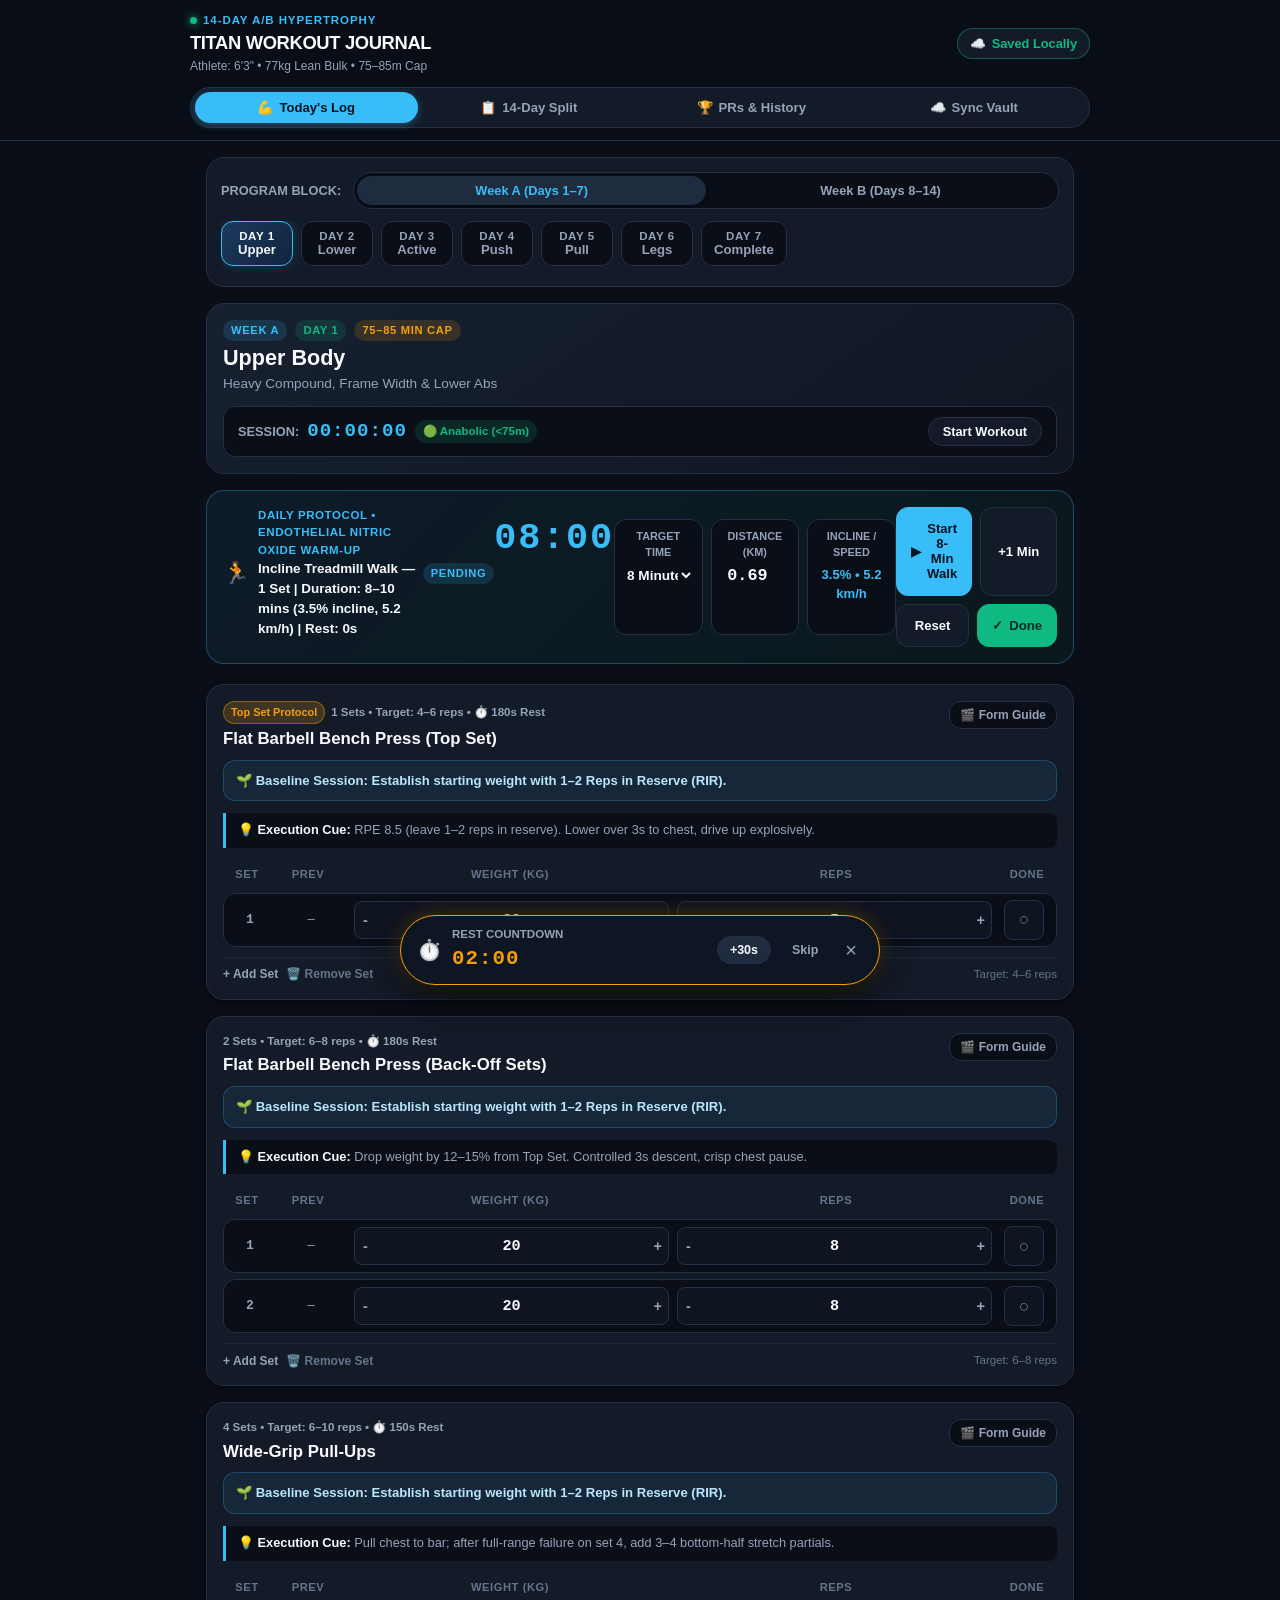
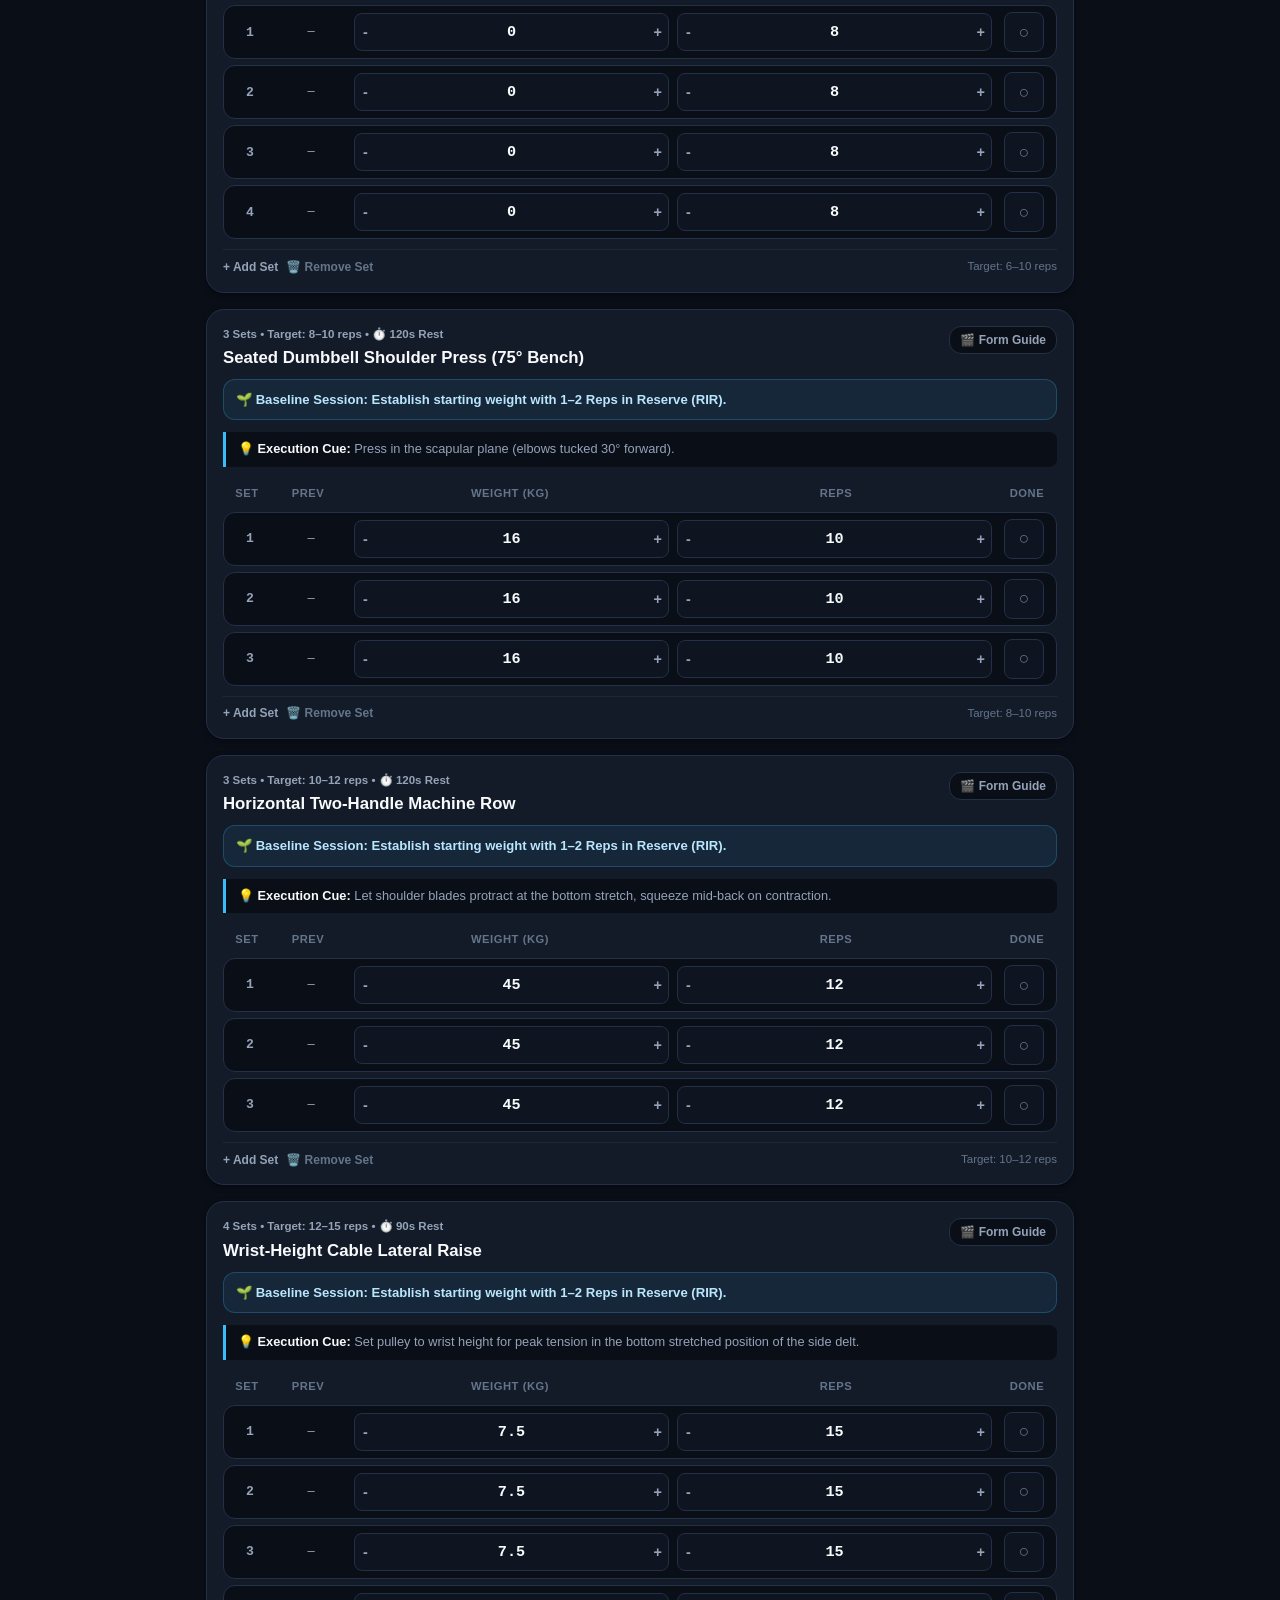
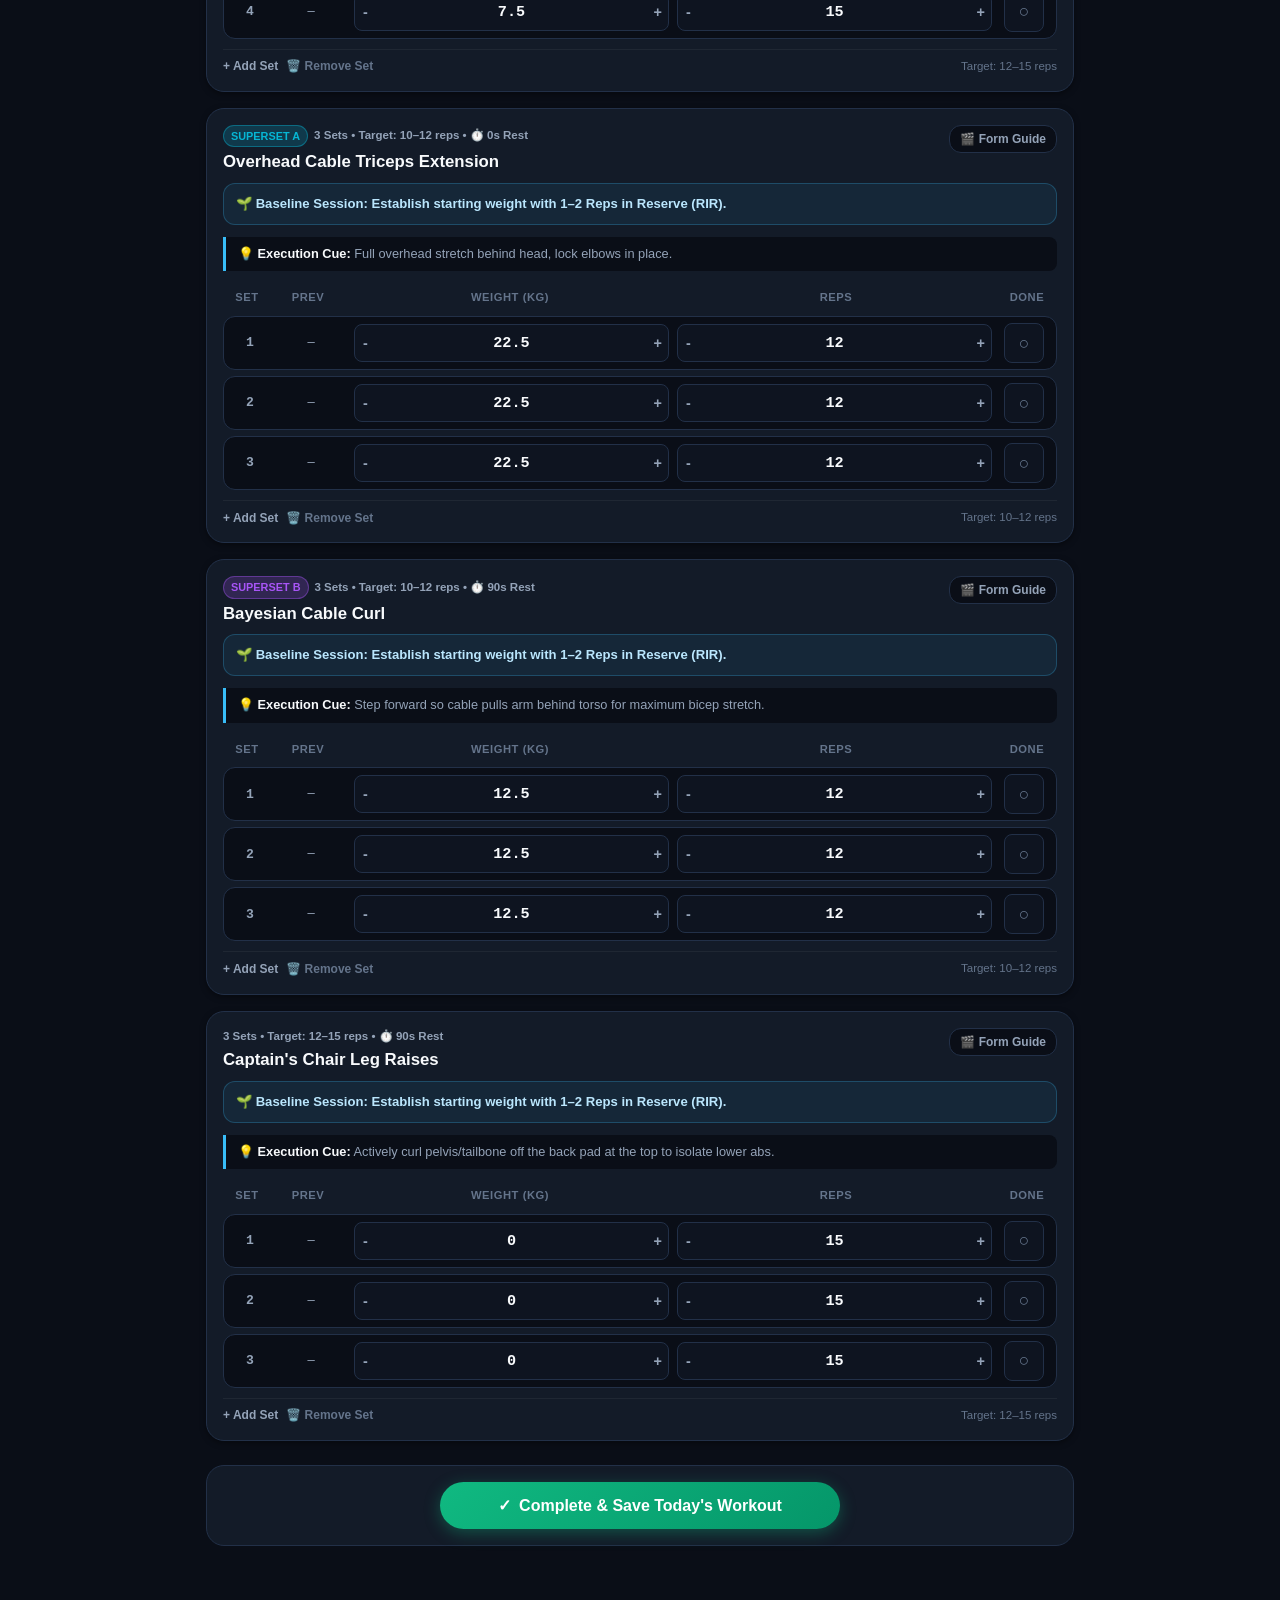
==== commit 555e9112: "Fix UI bugs: add Zone 2 treadmill warm-up hub with distance/incline logging and timer, fix rest coun" ====
--- a/index.html
+++ b/index.html
@@ -112,14 +112,57 @@
         </div>
       </div>
 
-      <!-- PRE-WORKOUT PROTOCOL -->
-      <div class="pre-workout-card" id="preWorkoutCard">
-        <div class="pre-workout-icon">🏃</div>
-        <div>
-          <div class="pre-workout-title">Daily Pre-Workout Nitric Oxide Warm-Up</div>
-          <div class="pre-workout-text" id="preWorkoutText">
-            Incline Treadmill Walk — 1 Set | Duration: 8–10 mins (3.5% incline, 5.2 km/h) | Rest: 0s
-          </div>
+      <!-- PRE-WORKOUT INTERACTIVE TREADMILL PROTOCOL HUB -->
+      <div class="treadmill-hub-card" id="preWorkoutCard">
+        <div class="treadmill-header">
+          <div style="display: flex; align-items: center; gap: 8px;">
+            <span style="font-size: 1.35rem;">🏃</span>
+            <div>
+              <div style="font-size: 0.72rem; font-weight: 800; text-transform: uppercase; color: var(--accent-blue); letter-spacing: 0.05em;">
+                Daily Protocol &bull; Endothelial Nitric Oxide Warm-Up
+              </div>
+              <div style="font-size: 0.84rem; font-weight: 700; color: var(--text-main);" id="preWorkoutText">
+                8–10 Min Zone 2 Incline Treadmill Walk (3.5% Incline @ 5.2 km/h)
+              </div>
+            </div>
+          </div>
+          <span class="badge-tag badge-blue" id="treadmillStatusBadge">Pending</span>
+        </div>
+
+        <!-- Big 8-Minute Countdown Display -->
+        <div class="treadmill-timer-display" id="treadmillTimerDisplay">08:00</div>
+
+        <!-- Metrics Tracking Grid -->
+        <div class="treadmill-metrics-grid">
+          <div class="treadmill-metric-box">
+            <div class="treadmill-metric-label">Target Time</div>
+            <select id="selectTreadmillTarget" onchange="setTreadmillTarget(this.value)" style="background: transparent; border: none; color: var(--text-main); font-weight: 800; font-size: 0.85rem; text-align: center; outline: none; width: 100%;">
+              <option value="480" style="background: #111;">8 Minutes</option>
+              <option value="600" style="background: #111;">10 Minutes</option>
+            </select>
+          </div>
+          <div class="treadmill-metric-box">
+            <div class="treadmill-metric-label">Distance (km)</div>
+            <input type="number" step="0.01" class="treadmill-metric-input" id="inputTreadmillDistance" value="0.69" onfocus="this.select()">
+          </div>
+          <div class="treadmill-metric-box">
+            <div class="treadmill-metric-label">Incline / Speed</div>
+            <div style="font-size: 0.82rem; font-weight: 800; color: var(--accent-blue); margin-top: 4px;">
+              3.5% &bull; 5.2 km/h
+            </div>
+          </div>
+        </div>
+
+        <!-- Controls Row -->
+        <div class="treadmill-btn-row">
+          <button class="btn-treadmill primary" id="btnToggleTreadmill" onclick="toggleTreadmillTimer()">
+            <span>▶</span> Start 8-Min Walk
+          </button>
+          <button class="btn-treadmill" onclick="addTreadmillMinute(60)">+1 Min</button>
+          <button class="btn-treadmill" onclick="resetTreadmillTimer()">Reset</button>
+          <button class="btn-treadmill success" id="btnCompleteTreadmill" onclick="completeTreadmillProtocol()">
+            <span>✓</span> Done
+          </button>
         </div>
       </div>
 
@@ -210,10 +253,29 @@
           <button class="btn-vault-action" onclick="saveCustomSyncKey()">Save Key</button>
         </div>
 
-        <div style="display: flex; gap: 8px; flex-wrap: wrap;">
+        <!-- FIREBASE CLOUD DATABASE CONNECTOR -->
+        <div style="margin-top: 14px; padding-top: 14px; border-top: 1px solid var(--border-subtle);">
+          <div style="display: flex; align-items: center; justify-content: space-between; margin-bottom: 6px;">
+            <span style="font-size: 0.78rem; font-weight: 800; color: var(--text-muted); text-transform: uppercase;">
+              ☁️ Cloud Sync Database (Free Google Firebase)
+            </span>
+            <span id="cloudStatusTag" class="badge-tag badge-amber" style="font-size: 0.68rem;">Local Only</span>
+          </div>
+          <div class="vault-key-box" style="margin-bottom: 8px;">
+            <input type="url" class="vault-key-input" id="inputFirebaseUrl" placeholder="https://your-project-default-rtdb.firebaseio.com" style="font-size: 0.85rem;" spellcheck="false">
+            <button class="btn-vault-action" onclick="saveFirebaseUrl()">Connect Cloud</button>
+          </div>
+          <p style="font-size: 0.75rem; color: var(--text-muted); line-height: 1.4; margin-bottom: 10px;">
+            <strong>How to get a 100% free permanent Google database in 60s:</strong><br>
+            1. Open <a href="https://console.firebase.google.com" target="_blank" rel="noopener noreferrer" style="color: var(--accent-blue);">console.firebase.google.com</a> &rarr; <em>Create a project</em>.<br>
+            2. In sidebar, tap <strong>Build &rarr; Realtime Database &rarr; Create Database</strong> (choose <em>"Start in test mode"</em>).<br>
+            3. Copy the URL at the top and paste it above! Both your phone & laptop will sync in real time forever.
+          </p>
+        </div>
+
+        <div style="display: flex; gap: 8px; flex-wrap: wrap; margin-top: 10px;">
           <button class="btn-vault-action" onclick="forceCloudPull()">⬇️ Pull Latest from Cloud</button>
           <button class="btn-vault-action" onclick="forceCloudPush()">⬆️ Push to Cloud Now</button>
-          <button class="btn-vault-action" onclick="testLocalServerConnection()">🔄 Check PC Server Sync</button>
         </div>
 
         <!-- QR PAIRING CODE -->
@@ -277,6 +339,7 @@
     <div class="dock-btn-group">
       <button class="btn-dock-action" onclick="addRestTimerSeconds(30)">+30s</button>
       <button class="btn-dock-action skip" onclick="skipRestTimer()">Skip</button>
+      <button class="btn-close-dock" onclick="dismissRestTimer()" title="Close Timer">&times;</button>
     </div>
   </aside>
 
--- a/styles.css
+++ b/styles.css
@@ -865,28 +865,167 @@
 
 .floating-rest-dock {
   position: fixed;
-  bottom: calc(16px + var(--safe-bottom));
+  bottom: calc(75px + var(--safe-bottom));
   left: 50%;
-  transform: translateX(-50%) translateY(120px);
-  z-index: 999;
-  width: calc(100% - 32px);
+  transform: translateX(-50%) translateY(160px);
+  z-index: 9999;
+  width: calc(100% - 24px);
   max-width: 480px;
-  background: rgba(19, 27, 40, 0.95);
+  background: rgba(15, 23, 36, 0.98);
   backdrop-filter: blur(16px);
   -webkit-backdrop-filter: blur(16px);
   border: 1.5px solid var(--accent-amber);
   border-radius: var(--radius-full);
-  padding: 10px 18px;
+  padding: 10px 16px;
   display: flex;
   align-items: center;
   justify-content: space-between;
-  gap: 12px;
-  box-shadow: 0 8px 32px rgba(0, 0, 0, 0.6), 0 0 16px rgba(245, 158, 11, 0.25);
+  gap: 10px;
+  box-shadow: 0 12px 36px rgba(0, 0, 0, 0.75), 0 0 20px rgba(245, 158, 11, 0.3);
   transition: transform 0.3s cubic-bezier(0.16, 1, 0.3, 1);
 }
 
 .floating-rest-dock.visible {
   transform: translateX(-50%) translateY(0);
+}
+
+.btn-close-dock {
+  background: transparent;
+  border: none;
+  color: var(--text-muted);
+  font-size: 1.25rem;
+  line-height: 1;
+  padding: 4px 6px;
+  cursor: pointer;
+  display: flex;
+  align-items: center;
+  justify-content: center;
+}
+
+.btn-close-dock:hover {
+  color: var(--accent-rose);
+}
+
+/* ==========================================================================
+   TREADMILL PROTOCOL HUB (ZONE 2 WALK / RUN TIMER & DISTANCE TRACKER)
+   ========================================================================== */
+.treadmill-hub-card {
+  background: linear-gradient(135deg, rgba(56, 189, 248, 0.08) 0%, rgba(16, 185, 129, 0.06) 100%);
+  border: 1.5px solid rgba(56, 189, 248, 0.3);
+  border-radius: var(--radius-lg);
+  padding: 16px;
+  margin-bottom: 20px;
+  transition: all 0.25s ease;
+}
+
+.treadmill-hub-card.completed {
+  border-color: rgba(16, 185, 129, 0.55);
+  background: linear-gradient(135deg, rgba(16, 185, 129, 0.12) 0%, rgba(6, 182, 212, 0.06) 100%);
+}
+
+.treadmill-header {
+  display: flex;
+  align-items: center;
+  justify-content: space-between;
+  margin-bottom: 8px;
+}
+
+.treadmill-timer-display {
+  font-family: var(--font-mono);
+  font-size: 2.3rem;
+  font-weight: 900;
+  color: var(--accent-blue);
+  text-align: center;
+  margin: 4px 0 10px 0;
+  letter-spacing: 0.05em;
+}
+
+.treadmill-timer-display.running {
+  color: var(--accent-emerald);
+  animation: pulseAnim 2s infinite ease-in-out;
+}
+
+.treadmill-metrics-grid {
+  display: grid;
+  grid-template-columns: 1fr 1fr 1fr;
+  gap: 8px;
+  margin: 12px 0;
+}
+
+.treadmill-metric-box {
+  background: var(--bg-main);
+  border: 1px solid var(--border-subtle);
+  border-radius: var(--radius-md);
+  padding: 8px;
+  text-align: center;
+}
+
+.treadmill-metric-label {
+  font-size: 0.68rem;
+  font-weight: 800;
+  color: var(--text-muted);
+  text-transform: uppercase;
+  margin-bottom: 2px;
+}
+
+.treadmill-metric-input {
+  width: 100%;
+  background: transparent;
+  border: none;
+  color: var(--text-main);
+  font-family: var(--font-mono);
+  font-size: 1.05rem;
+  font-weight: 800;
+  text-align: center;
+  outline: none;
+}
+
+.treadmill-btn-row {
+  display: flex;
+  gap: 8px;
+  flex-wrap: wrap;
+}
+
+.btn-treadmill {
+  flex: 1;
+  background: var(--bg-card);
+  border: 1px solid var(--border-subtle);
+  color: var(--text-main);
+  font-size: 0.82rem;
+  font-weight: 700;
+  padding: 9px 14px;
+  border-radius: var(--radius-md);
+  cursor: pointer;
+  display: flex;
+  align-items: center;
+  justify-content: center;
+  gap: 6px;
+  transition: all 0.15s ease;
+}
+
+.btn-treadmill.primary {
+  background: var(--accent-blue);
+  color: #051322;
+  border-color: var(--accent-blue);
+  font-weight: 800;
+}
+
+.btn-treadmill.success {
+  background: var(--accent-emerald);
+  color: #022c22;
+  border-color: var(--accent-emerald);
+  font-weight: 800;
+}
+
+.btn-treadmill:active {
+  transform: scale(0.97);
+}
+
+/* Touch responsiveness idiot proofing */
+.stepper-btn, .btn-check-done, .btn-finish-workout, .tab-btn {
+  touch-action: manipulation;
+  user-select: none;
+  -webkit-user-select: none;
 }
 
 .dock-timer-info {
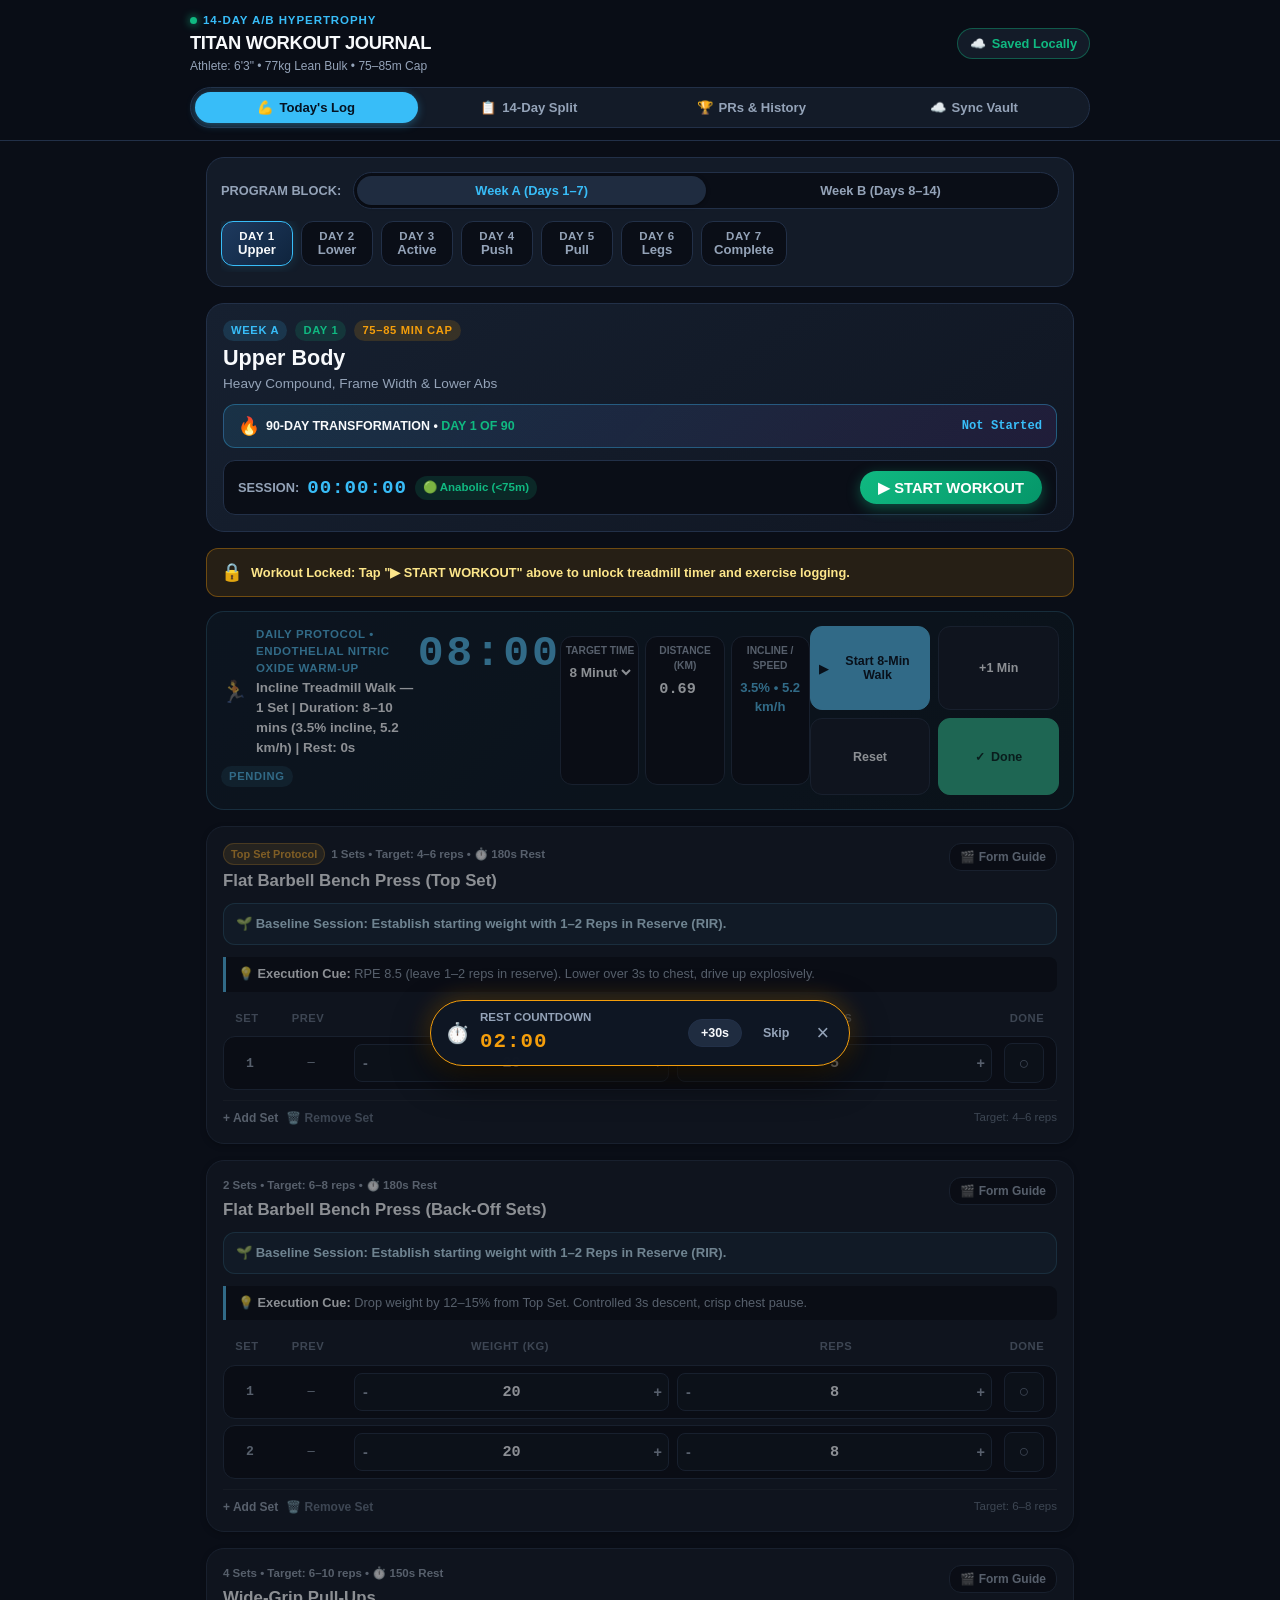
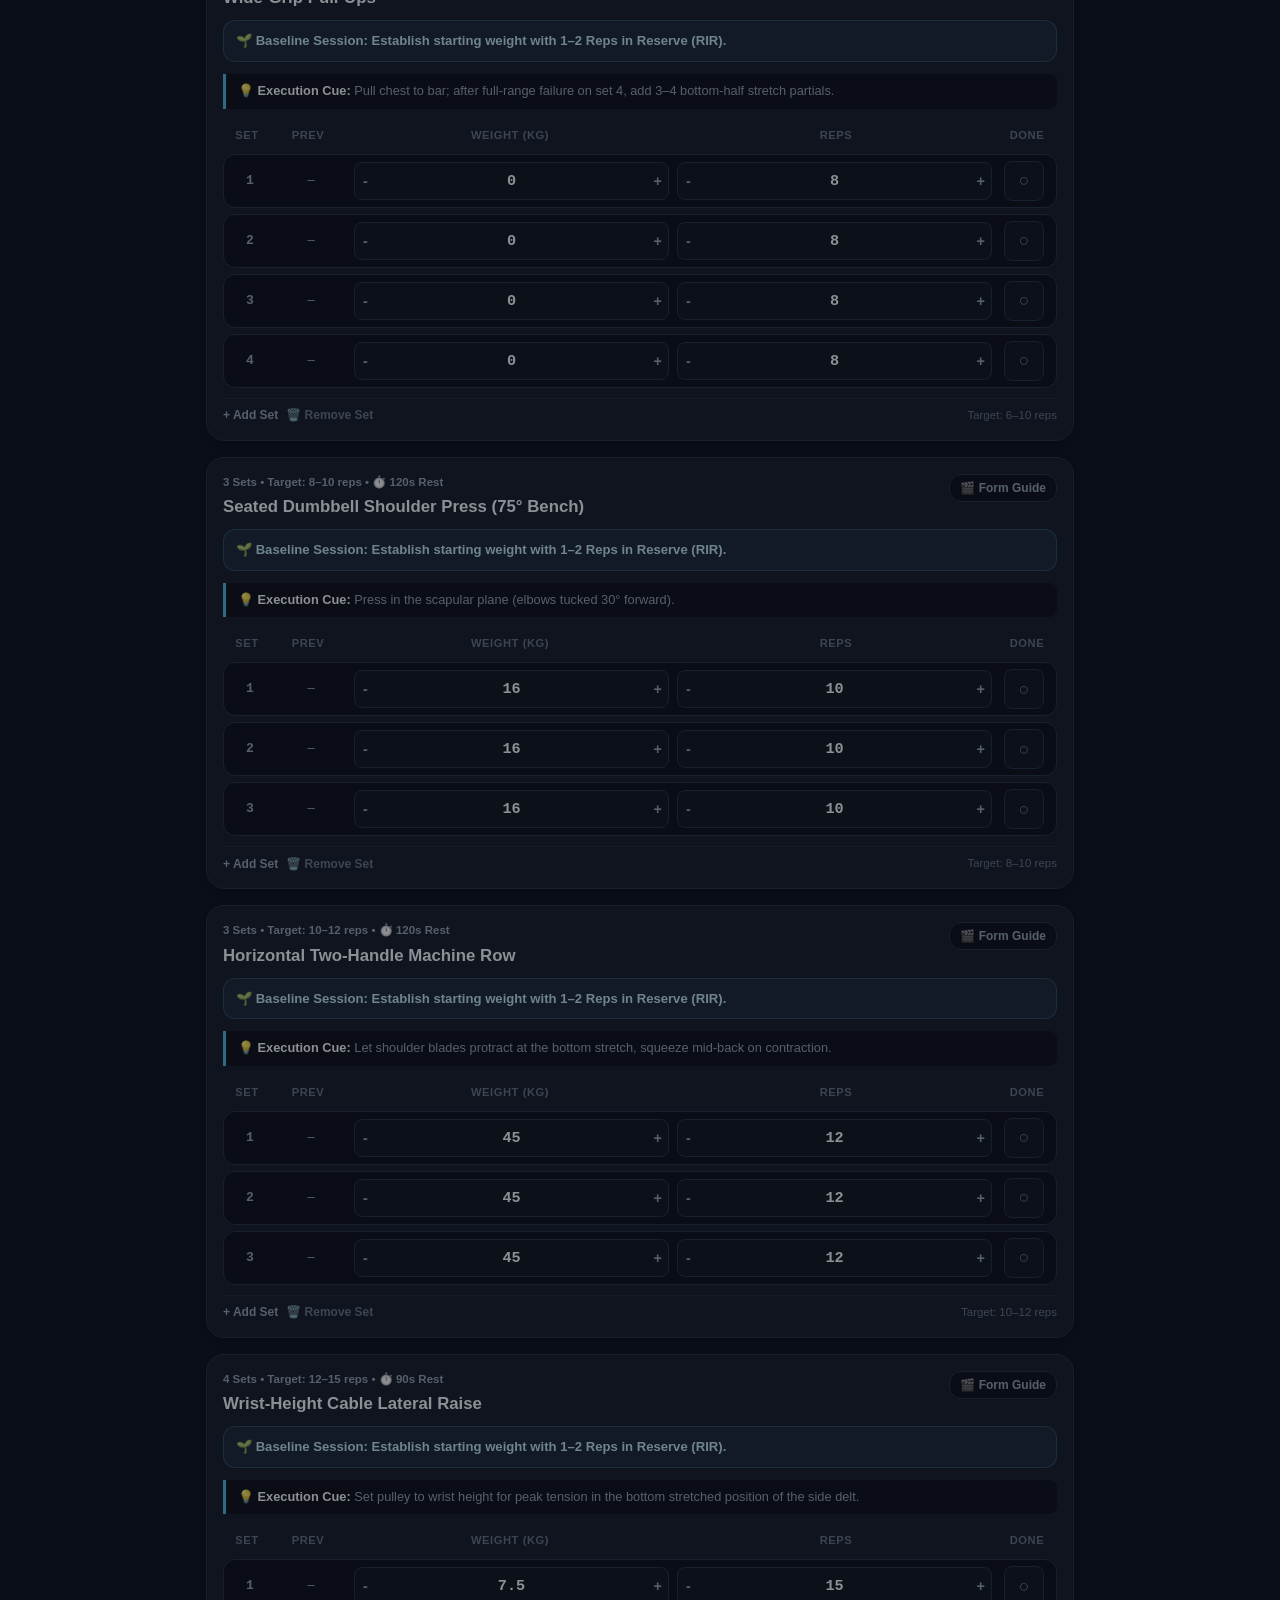
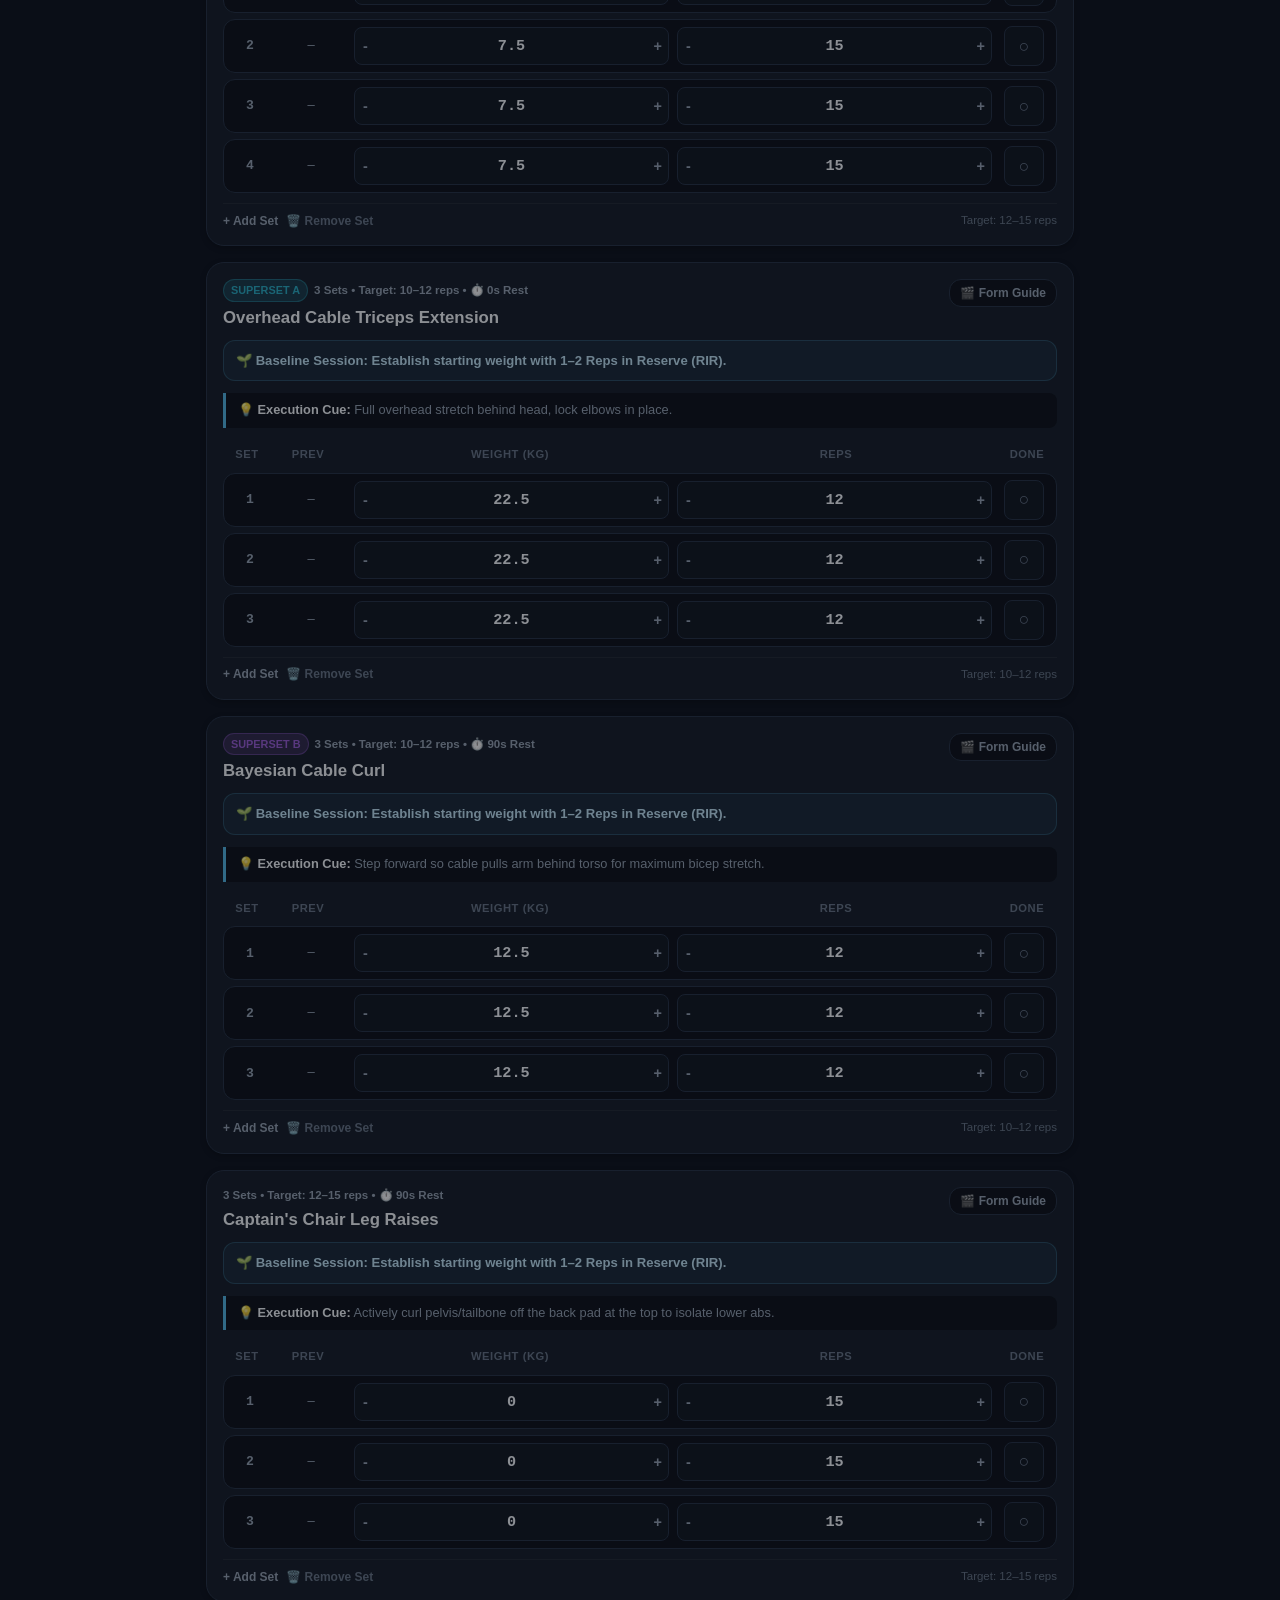
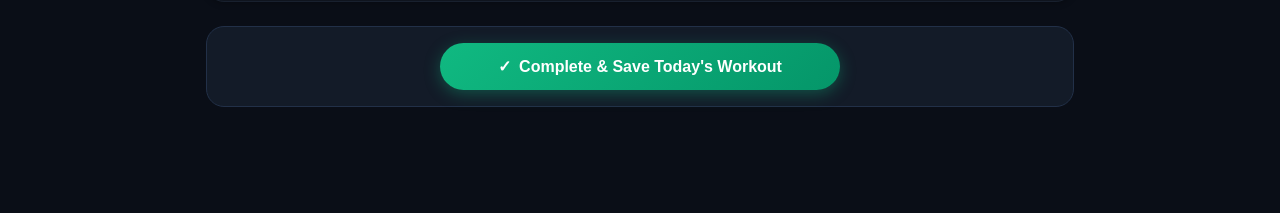
==== commit 7862b49e: "feat: complete mobile-first responsive overhaul, network-first sw, and running timers" ====
--- a/index.html
+++ b/index.html
@@ -19,7 +19,7 @@
   <link rel="preconnect" href="https://fonts.gstatic.com" crossorigin>
   <link href="https://fonts.googleapis.com/css2?family=Plus+Jakarta+Sans:wght@500;600;700;800;900&family=JetBrains+Mono:wght@600;700;800&display=swap" rel="stylesheet">
   
-  <link rel="stylesheet" href="styles.css">
+  <link rel="stylesheet" href="styles.css?v=5.0">
 </head>
 <body>
 
@@ -48,16 +48,16 @@
     <!-- TABS BAR -->
     <nav class="tabs-nav-bar" role="tablist">
       <button class="tab-btn active" id="tabBtnWorkout" onclick="switchTab('workout')">
-        <span>💪</span> Today's Log
+        <span>💪</span> <span class="tab-label-full">Today's Log</span><span class="tab-label-short">Log</span>
       </button>
       <button class="tab-btn" id="tabBtnSplit" onclick="switchTab('split')">
-        <span>📋</span> 14-Day Split
+        <span>📋</span> <span class="tab-label-full">14-Day Split</span><span class="tab-label-short">Split</span>
       </button>
       <button class="tab-btn" id="tabBtnHistory" onclick="switchTab('history')">
-        <span>🏆</span> PRs & History
+        <span>🏆</span> <span class="tab-label-full">PRs & History</span><span class="tab-label-short">PRs</span>
       </button>
       <button class="tab-btn" id="tabBtnSync" onclick="switchTab('sync')">
-        <span>☁️</span> Sync Vault
+        <span>☁️</span> <span class="tab-label-full">Sync Vault</span><span class="tab-label-short">Vault</span>
       </button>
     </nav>
   </header>
@@ -101,19 +101,49 @@
           </div>
         </div>
 
-        <!-- Session Duration Timer with Cortisol Warning -->
+        <!-- 90-DAY TRANSFORMATION TRACKER & CLOCK TIME -->
+        <div class="transformation-banner" id="transformationBanner">
+          <div style="display: flex; align-items: center; gap: 6px;">
+            <span style="font-size: 1.1rem;">🔥</span>
+            <span>90-DAY TRANSFORMATION &bull; <span id="transformationDayCount" style="color: var(--accent-emerald);">DAY 1 OF 90</span></span>
+          </div>
+          <div id="workoutStartClockDisplay" style="font-family: var(--font-mono); font-size: 0.76rem; color: var(--accent-blue);">
+            Not Started
+          </div>
+        </div>
+
+        <!-- Session Duration Timer with Cortisol Warning & Workout Controls -->
         <div class="session-timer-bar">
           <div class="timer-digits-group">
             <span style="font-size: 0.8rem; font-weight: 700; color: var(--text-muted);">SESSION:</span>
             <span class="timer-clock" id="sessionTimerClock">00:00:00</span>
             <span class="cortisol-pill" id="cortisolPill">🟢 Anabolic (&lt;75m)</span>
           </div>
-          <button class="timer-btn-toggle" id="btnToggleTimer" onclick="toggleSessionTimer()">Start Workout</button>
-        </div>
-      </div>
-
-      <!-- PRE-WORKOUT INTERACTIVE TREADMILL PROTOCOL HUB -->
-      <div class="treadmill-hub-card" id="preWorkoutCard">
+          <div style="display: flex; align-items: center; gap: 8px; flex-wrap: wrap;">
+            <button class="btn-start-workout-hero" id="btnStartWorkoutHero" onclick="startWorkoutSession()">
+              ▶ START WORKOUT
+            </button>
+            <button class="timer-btn-toggle" id="btnToggleTimer" onclick="toggleSessionTimer()" style="display: none;">
+              Pause
+            </button>
+            <button class="btn-restart-workout" id="btnRestartWorkout" onclick="restartWorkoutSession()" style="display: none;">
+              🔄 Restart (2 left)
+            </button>
+          </div>
+        </div>
+      </div>
+
+      <!-- WORKOUT LOCK NOTICE (VISIBLE UNTIL WORKOUT STARTS) -->
+      <div class="workout-lock-banner" id="workoutLockNotice">
+        <span style="font-size: 1.1rem;">🔒</span>
+        <span><strong>Workout Locked:</strong> Tap <strong>"▶ START WORKOUT"</strong> above to unlock treadmill timer and exercise logging.</span>
+      </div>
+
+      <!-- WORKABLE ZONE (LOCKED UNTIL USER TAPS START) -->
+      <div id="workoutInteractiveZone" class="workout-locked-zone">
+
+        <!-- PRE-WORKOUT INTERACTIVE TREADMILL PROTOCOL HUB -->
+        <div class="treadmill-hub-card" id="preWorkoutCard">
         <div class="treadmill-header">
           <div style="display: flex; align-items: center; gap: 8px;">
             <span style="font-size: 1.35rem;">🏃</span>
@@ -180,6 +210,8 @@
         <!-- Rendered dynamically by app.js -->
       </div>
 
+      </div> <!-- /workoutInteractiveZone -->
+
       <!-- FINISH WORKOUT BUTTON -->
       <div class="workout-finish-container" id="finishWorkoutContainer">
         <button class="btn-finish-workout" onclick="finishCurrentWorkout()">
@@ -262,14 +294,12 @@
             <span id="cloudStatusTag" class="badge-tag badge-amber" style="font-size: 0.68rem;">Local Only</span>
           </div>
           <div class="vault-key-box" style="margin-bottom: 8px;">
-            <input type="url" class="vault-key-input" id="inputFirebaseUrl" placeholder="https://your-project-default-rtdb.firebaseio.com" style="font-size: 0.85rem;" spellcheck="false">
+            <input type="url" class="vault-key-input" id="inputFirebaseUrl" value="https://bulk-tracker-78452-default-rtdb.asia-southeast1.firebasedatabase.app" placeholder="https://bulk-tracker-78452-default-rtdb.asia-southeast1.firebasedatabase.app" style="font-size: 0.85rem;" spellcheck="false">
             <button class="btn-vault-action" onclick="saveFirebaseUrl()">Connect Cloud</button>
           </div>
-          <p style="font-size: 0.75rem; color: var(--text-muted); line-height: 1.4; margin-bottom: 10px;">
-            <strong>How to get a 100% free permanent Google database in 60s:</strong><br>
-            1. Open <a href="https://console.firebase.google.com" target="_blank" rel="noopener noreferrer" style="color: var(--accent-blue);">console.firebase.google.com</a> &rarr; <em>Create a project</em>.<br>
-            2. In sidebar, tap <strong>Build &rarr; Realtime Database &rarr; Create Database</strong> (choose <em>"Start in test mode"</em>).<br>
-            3. Copy the URL at the top and paste it above! Both your phone & laptop will sync in real time forever.
+          <p style="font-size: 0.75rem; color: var(--text-muted); line-height: 1.45; margin-bottom: 10px;">
+            <strong>Connected to your Firebase Database!</strong><br>
+            <span style="color: var(--accent-amber);">⚠️ Important:</span> Make sure database rules allow access: In <a href="https://console.firebase.google.com" target="_blank" rel="noopener noreferrer" style="color: var(--accent-blue);">Firebase Console</a> &rarr; <strong>Realtime Database</strong> &rarr; <strong>Rules</strong> tab &rarr; ensure <code>".read": true, ".write": true</code> &rarr; click <strong>Publish</strong>.
           </p>
         </div>
 
@@ -372,12 +402,12 @@
 
   <!-- SCRIPTS -->
   <!-- Tunnel Info (auto-generated when server is running) -->
-  <script src="tunnel_info.js"></script>
+  <script src="tunnel_info.js?v=5.0"></script>
   <!-- QR Generator Library -->
-  <script src="qr-generator.js"></script>
+  <script src="qr-generator.js?v=5.0"></script>
   <!-- Complete 14-Day Master Workout Program Data -->
-  <script src="program_data.js"></script>
+  <script src="program_data.js?v=5.0"></script>
   <!-- Main Application Logic & Progressive Overload Engine -->
-  <script src="app.js"></script>
+  <script src="app.js?v=5.0"></script>
 </body>
 </html>
--- a/styles.css
+++ b/styles.css
@@ -193,6 +193,14 @@
   box-shadow: 0 2px 8px rgba(56, 189, 248, 0.35);
 }
 
+.tab-label-short {
+  display: none;
+}
+
+.tab-label-full {
+  display: inline;
+}
+
 /* ==========================================================================
    CONTAINER & TAB PANELS
    ========================================================================== */
@@ -292,6 +300,65 @@
   min-width: 72px;
 }
 
+.day-pill-btn.locked {
+  opacity: 0.45;
+  cursor: not-allowed;
+  border-style: dashed;
+  position: relative;
+}
+
+.day-pill-btn.locked:hover {
+  border-color: var(--accent-rose);
+}
+
+.day-pill-btn.completed {
+  border-color: rgba(16, 185, 129, 0.5);
+  background: rgba(16, 185, 129, 0.08);
+  color: var(--accent-emerald);
+}
+
+.week-toggle-btn.locked {
+  opacity: 0.4;
+  cursor: not-allowed;
+}
+
+/* 90-DAY TRANSFORMATION PROGRESS BAR */
+.transformation-banner {
+  display: flex;
+  align-items: center;
+  justify-content: space-between;
+  background: linear-gradient(135deg, rgba(56, 189, 248, 0.12) 0%, rgba(168, 85, 247, 0.1) 100%);
+  border: 1px solid rgba(56, 189, 248, 0.35);
+  border-radius: var(--radius-md);
+  padding: 8px 14px;
+  margin-top: 8px;
+  font-size: 0.78rem;
+  font-weight: 800;
+  color: var(--text-main);
+}
+
+/* SUPPRESS NETLIFY WATERMARK & FOOTER BADGES */
+[data-netlify-deploy-id],
+.netlify-badge,
+#netlify-badge,
+div[class*="netlify"],
+div[id*="netlify"],
+iframe[id*="netlify"],
+iframe[src*="netlify"],
+netlify-drawer,
+a[href*="netlify.com"],
+a[href*="netlify.app"] {
+  display: none !important;
+  visibility: hidden !important;
+  opacity: 0 !important;
+  pointer-events: none !important;
+  height: 0 !important;
+  width: 0 !important;
+  position: absolute !important;
+  left: -9999px !important;
+  z-index: -99999 !important;
+}
+
 .day-pill-btn:hover {
   border-color: var(--accent-blue);
 }
@@ -431,6 +498,66 @@
   transition: all 0.2s;
 }
 
+.btn-start-workout-hero {
+  background: linear-gradient(135deg, #10b981 0%, #059669 100%);
+  color: #ffffff;
+  border: none;
+  font-size: 0.92rem;
+  font-weight: 800;
+  padding: 8px 18px;
+  border-radius: var(--radius-full);
+  cursor: pointer;
+  box-shadow: 0 4px 14px rgba(16, 185, 129, 0.4);
+  display: inline-flex;
+  align-items: center;
+  gap: 6px;
+  transition: all 0.2s;
+}
+
+.btn-start-workout-hero:active {
+  transform: scale(0.97);
+}
+
+.btn-restart-workout {
+  background: rgba(244, 63, 94, 0.12);
+  border: 1px solid rgba(244, 63, 94, 0.35);
+  color: var(--accent-rose);
+  font-size: 0.76rem;
+  font-weight: 700;
+  padding: 6px 11px;
+  border-radius: var(--radius-full);
+  cursor: pointer;
+  transition: all 0.2s;
+  display: inline-flex;
+  align-items: center;
+  gap: 4px;
+}
+
+.btn-restart-workout:hover {
+  background: rgba(244, 63, 94, 0.22);
+}
+
+.workout-lock-banner {
+  background: rgba(245, 158, 11, 0.12);
+  border: 1px solid rgba(245, 158, 11, 0.35);
+  color: #fde68a;
+  padding: 10px 14px;
+  border-radius: var(--radius-md);
+  font-size: 0.8rem;
+  font-weight: 700;
+  margin-bottom: 14px;
+  display: flex;
+  align-items: center;
+  gap: 8px;
+}
+
+.workout-locked-zone {
+  opacity: 0.55;
+  pointer-events: none;
+  filter: grayscale(0.25);
+  user-select: none;
+}
+
 .timer-btn-toggle.running {
   border-color: var(--accent-rose);
   color: var(--accent-rose);
@@ -551,6 +678,42 @@
   font-weight: 800;
   color: var(--text-main);
   line-height: 1.3;
+  position: relative;
+  display: inline-block;
+  transition: color 0.3s ease;
+}
+
+.exercise-card.all-done .ex-name {
+  color: var(--text-muted);
+}
+
+.exercise-card.all-done .ex-name::after {
+  content: '';
+  position: absolute;
+  left: -4px;
+  right: -4px;
+  top: 50%;
+  height: 3px;
+  background: linear-gradient(90deg, #10b981, #34d399 70%, #38bdf8);
+  border-radius: 2px;
+  transform: rotate(-1.5deg);
+  transform-origin: left center;
+  animation: notebookPenStrike 0.45s cubic-bezier(0.25, 1, 0.5, 1) forwards;
+  box-shadow: 0 0 8px rgba(16, 185, 129, 0.4);
+}
+
+@keyframes notebookPenStrike {
+  0% {
+    width: 0;
+    opacity: 0;
+  }
+  20% {
+    opacity: 1;
+  }
+  100% {
+    width: calc(100% + 8px);
+    opacity: 0.95;
+  }
 }
 
 .ex-video-btn {
@@ -865,23 +1028,23 @@
 
 .floating-rest-dock {
   position: fixed;
-  bottom: calc(75px + var(--safe-bottom));
+  bottom: calc(14px + var(--safe-bottom, 16px));
   left: 50%;
-  transform: translateX(-50%) translateY(160px);
+  transform: translateX(-50%) translateY(180px);
   z-index: 9999;
-  width: calc(100% - 24px);
-  max-width: 480px;
+  width: calc(100% - 20px);
+  max-width: 420px;
   background: rgba(15, 23, 36, 0.98);
   backdrop-filter: blur(16px);
   -webkit-backdrop-filter: blur(16px);
   border: 1.5px solid var(--accent-amber);
   border-radius: var(--radius-full);
-  padding: 10px 16px;
+  padding: 8px 14px;
   display: flex;
   align-items: center;
   justify-content: space-between;
-  gap: 10px;
-  box-shadow: 0 12px 36px rgba(0, 0, 0, 0.75), 0 0 20px rgba(245, 158, 11, 0.3);
+  gap: 8px;
+  box-shadow: 0 12px 36px rgba(0, 0, 0, 0.85), 0 0 24px rgba(245, 158, 11, 0.35);
   transition: transform 0.3s cubic-bezier(0.16, 1, 0.3, 1);
 }
 
@@ -893,7 +1056,7 @@
   background: transparent;
   border: none;
   color: var(--text-muted);
-  font-size: 1.25rem;
+  font-size: 1.35rem;
   line-height: 1;
   padding: 4px 6px;
   cursor: pointer;
@@ -913,8 +1076,10 @@
   background: linear-gradient(135deg, rgba(56, 189, 248, 0.08) 0%, rgba(16, 185, 129, 0.06) 100%);
   border: 1.5px solid rgba(56, 189, 248, 0.3);
   border-radius: var(--radius-lg);
-  padding: 16px;
-  margin-bottom: 20px;
+  padding: 14px;
+  margin-bottom: 16px;
+  width: 100%;
+  box-sizing: border-box;
   transition: all 0.25s ease;
 }
 
@@ -927,17 +1092,20 @@
   display: flex;
   align-items: center;
   justify-content: space-between;
+  gap: 8px;
   margin-bottom: 8px;
+  flex-wrap: wrap;
 }
 
 .treadmill-timer-display {
   font-family: var(--font-mono);
-  font-size: 2.3rem;
+  font-size: clamp(2rem, 9vw, 2.7rem);
   font-weight: 900;
   color: var(--accent-blue);
   text-align: center;
-  margin: 4px 0 10px 0;
-  letter-spacing: 0.05em;
+  margin: 4px 0 8px 0;
+  letter-spacing: 0.06em;
+  line-height: 1.1;
 }
 
 .treadmill-timer-display.running {
@@ -947,21 +1115,23 @@
 
 .treadmill-metrics-grid {
   display: grid;
-  grid-template-columns: 1fr 1fr 1fr;
-  gap: 8px;
-  margin: 12px 0;
+  grid-template-columns: repeat(3, 1fr);
+  gap: 6px;
+  margin: 10px 0;
+  width: 100%;
 }
 
 .treadmill-metric-box {
   background: var(--bg-main);
   border: 1px solid var(--border-subtle);
   border-radius: var(--radius-md);
-  padding: 8px;
+  padding: 6px 4px;
   text-align: center;
+  min-width: 0;
 }
 
 .treadmill-metric-label {
-  font-size: 0.68rem;
+  font-size: 0.64rem;
   font-weight: 800;
   color: var(--text-muted);
   text-transform: uppercase;
@@ -974,26 +1144,26 @@
   border: none;
   color: var(--text-main);
   font-family: var(--font-mono);
-  font-size: 1.05rem;
+  font-size: 0.95rem;
   font-weight: 800;
   text-align: center;
   outline: none;
 }
 
 .treadmill-btn-row {
-  display: flex;
+  display: grid;
+  grid-template-columns: 1fr 1fr;
   gap: 8px;
-  flex-wrap: wrap;
+  width: 100%;
 }
 
 .btn-treadmill {
-  flex: 1;
   background: var(--bg-card);
   border: 1px solid var(--border-subtle);
   color: var(--text-main);
-  font-size: 0.82rem;
+  font-size: 0.78rem;
   font-weight: 700;
-  padding: 9px 14px;
+  padding: 9px 8px;
   border-radius: var(--radius-md);
   cursor: pointer;
   display: flex;
@@ -1001,6 +1171,7 @@
   justify-content: center;
   gap: 6px;
   transition: all 0.15s ease;
+  min-height: 40px;
 }
 
 .btn-treadmill.primary {
@@ -1015,6 +1186,7 @@
   color: #022c22;
   border-color: var(--accent-emerald);
   font-weight: 800;
+}
 }
 
 .btn-treadmill:active {
@@ -1112,6 +1284,19 @@
   box-shadow: var(--shadow-md);
 }
 
+.split-day-card.locked {
+  opacity: 0.52;
+  filter: grayscale(40%);
+  border-style: dashed;
+  cursor: not-allowed;
+}
+
+.split-day-card.locked:hover {
+  border-color: var(--border-subtle);
+  transform: none;
+  box-shadow: none;
+}
+
 .split-day-header {
   display: flex;
   align-items: center;
@@ -1303,14 +1488,20 @@
   background: #ffffff;
   padding: 12px;
   border-radius: var(--radius-md);
-  display: inline-block;
+  display: inline-flex;
+  align-items: center;
+  justify-content: center;
   margin-bottom: 12px;
+  min-width: 180px;
+  min-height: 180px;
 }
 
 .qr-code-wrapper canvas, .qr-code-wrapper img {
   display: block;
   width: 180px;
   height: 180px;
+  max-width: 180px;
+  max-height: 180px;
 }
 
 .qr-helper-text {
@@ -1444,31 +1635,371 @@
   to { opacity: 1; transform: translateY(0); }
 }
 
-/* Responsive Tweaks */
-@media (max-width: 480px) {
+/* ==========================================================================
+   MOBILE-FIRST ATHLETIC COMPLIANCE (NOTHING PHONE, PIXEL, GALAXY, IPHONE)
+   ========================================================================== */
+@media (max-width: 680px) {
+  html, body {
+    width: 100%;
+    max-width: 100vw;
+    overflow-x: hidden;
+  }
+
+  .app-container {
+    padding: 10px 8px;
+    width: 100%;
+    box-sizing: border-box;
+  }
+
+  /* Header Compact */
   .app-header {
-    padding: 10px 12px;
+    padding: 8px 10px;
+    width: 100%;
+    box-sizing: border-box;
+  }
+  .header-top {
+    gap: 8px;
   }
   .app-title {
-    font-size: 1rem;
-  }
-  .sets-header-row,
+    font-size: 0.95rem;
+    letter-spacing: -0.01em;
+  }
+  .athlete-tag {
+    font-size: 0.68rem;
+    line-height: 1.2;
+  }
+  .btn-sync-status {
+    padding: 5px 8px;
+    font-size: 0.72rem;
+  }
+
+  /* Compact Tabs Bar (Grid 4-Column, Zero Clipping) */
+  .tab-label-full {
+    display: none !important;
+  }
+  .tab-label-short {
+    display: inline !important;
+  }
+  .tabs-nav-bar {
+    display: grid;
+    grid-template-columns: repeat(4, 1fr);
+    padding: 3px;
+    gap: 3px;
+    border-radius: var(--radius-md);
+    margin: 8px auto 0 auto;
+    width: 100%;
+    box-sizing: border-box;
+  }
+  .tab-btn {
+    padding: 8px 2px;
+    font-size: 0.72rem;
+    font-weight: 700;
+    gap: 3px;
+    justify-content: center;
+    border-radius: var(--radius-sm);
+    min-width: 0;
+  }
+  .tab-btn span:first-child {
+    font-size: 0.85rem;
+  }
+
+  /* Program Block & Week Selector */
+  .week-switch-card {
+    padding: 10px;
+    margin-bottom: 10px;
+  }
+  .week-toggle-row {
+    flex-direction: column;
+    align-items: stretch;
+    gap: 6px;
+    margin-bottom: 8px;
+  }
+  .week-toggle-row > span {
+    font-size: 0.72rem;
+  }
+  .week-btn-group {
+    width: 100%;
+  }
+  .week-toggle-btn {
+    padding: 6px 6px;
+    font-size: 0.74rem;
+  }
+  .days-scroll-row {
+    gap: 6px;
+    padding-bottom: 4px;
+  }
+  .day-pill-btn {
+    padding: 6px 8px;
+    min-width: 62px;
+  }
+  .day-pill-num {
+    font-size: 0.74rem;
+  }
+  .day-pill-name {
+    font-size: 0.66rem;
+  }
+
+  /* Active Day Banner */
+  .active-day-banner {
+    padding: 12px 10px;
+    margin-bottom: 12px;
+  }
+  .day-badge-line {
+    gap: 4px;
+  }
+  .badge-tag {
+    font-size: 0.65rem;
+    padding: 2px 6px;
+  }
+  .day-main-title {
+    font-size: 1.15rem;
+  }
+  .day-focus-desc {
+    font-size: 0.78rem;
+  }
+
+  /* Transformation Banner */
+  .transformation-banner {
+    flex-direction: column;
+    align-items: flex-start;
+    gap: 4px;
+    padding: 8px 10px;
+    font-size: 0.72rem;
+  }
+  .transformation-banner > div:first-child {
+    width: 100%;
+    display: flex;
+    justify-content: space-between;
+  }
+
+  /* Session Duration & Controls (Vertical Stack - No Overflow) */
+  .session-timer-bar {
+    flex-direction: column;
+    align-items: stretch;
+    gap: 8px;
+    padding: 10px;
+  }
+  .timer-digits-group {
+    display: flex;
+    align-items: center;
+    justify-content: space-between;
+    width: 100%;
+  }
+  .timer-clock {
+    font-size: 1.15rem;
+  }
+  .cortisol-pill {
+    font-size: 0.66rem;
+    padding: 2px 6px;
+  }
+  .session-timer-bar > div:last-child {
+    width: 100%;
+    display: flex;
+    gap: 6px;
+  }
+  .btn-start-workout-hero {
+    width: 100%;
+    justify-content: center;
+    padding: 10px;
+    font-size: 0.88rem;
+  }
+  .timer-btn-toggle,
+  .btn-restart-workout {
+    flex: 1;
+    justify-content: center;
+    text-align: center;
+    padding: 8px 6px;
+    font-size: 0.76rem;
+  }
+
+  /* Treadmill Card */
+  .treadmill-hub-card {
+    padding: 12px 10px;
+    margin-bottom: 12px;
+  }
+  .treadmill-header {
+    flex-direction: column;
+    align-items: flex-start;
+    gap: 6px;
+  }
+  .treadmill-header > div:first-child {
+    width: 100%;
+  }
+  .treadmill-timer-display {
+    font-size: 1.9rem;
+    margin: 4px 0 6px 0;
+  }
+  .treadmill-metrics-grid {
+    gap: 4px;
+    margin: 8px 0;
+  }
+  .treadmill-metric-box {
+    padding: 5px 3px;
+  }
+  .treadmill-metric-label {
+    font-size: 0.6rem;
+  }
+  .treadmill-metric-input {
+    font-size: 0.88rem;
+  }
+  .treadmill-btn-row {
+    display: grid;
+    grid-template-columns: 1fr 1fr;
+    gap: 6px;
+  }
+  .btn-treadmill {
+    padding: 8px 4px;
+    font-size: 0.74rem;
+  }
+
+  /* Exercise Cards */
+  .exercise-card {
+    padding: 12px 8px;
+    margin-bottom: 12px;
+    border-radius: var(--radius-md);
+  }
+  .exercise-header {
+    flex-direction: column;
+    align-items: stretch;
+    gap: 6px;
+  }
+  .ex-meta-row {
+    font-size: 0.66rem;
+    gap: 4px;
+  }
+  .target-badge {
+    font-size: 0.66rem;
+  }
+  .ex-name {
+    font-size: 0.95rem;
+    line-height: 1.25;
+  }
+  .ex-video-btn {
+    align-self: flex-start;
+    padding: 4px 8px;
+    font-size: 0.7rem;
+  }
+  .cue-box {
+    padding: 6px 8px;
+    font-size: 0.72rem;
+    margin: 6px 0;
+  }
+  .overload-banner {
+    padding: 8px 8px;
+    font-size: 0.72rem;
+    flex-direction: column;
+    align-items: stretch;
+    gap: 6px;
+  }
+  .btn-apply-overload {
+    width: 100%;
+    text-align: center;
+    padding: 6px 10px;
+    font-size: 0.76rem;
+  }
+
+  /* Sets Table & Rows (Pixel-Perfect 5-Column Alignment) */
+  .sets-table {
+    width: 100%;
+    overflow-x: auto;
+    -webkit-overflow-scrolling: touch;
+  }
+  .sets-header-row {
+    grid-template-columns: 22px 48px 1fr 1fr 36px;
+    gap: 4px;
+    padding: 4px 2px;
+    font-size: 0.62rem;
+  }
   .set-row {
-    grid-template-columns: 28px 58px 1fr 1fr 40px;
-    gap: 6px;
-    padding: 6px 4px;
+    grid-template-columns: 22px 48px 1fr 1fr 36px;
+    gap: 4px;
+    padding: 4px 2px;
+  }
+  .set-index-badge {
+    font-size: 0.76rem;
+  }
+  .prev-data-cell {
+    font-size: 0.65rem;
+    padding: 0 1px;
+    line-height: 1.15;
+  }
+  .input-with-stepper {
+    height: 36px;
   }
   .stepper-btn {
-    width: 20px;
+    width: 22px;
+    height: 36px;
+    font-size: 0.85rem;
+    padding: 0;
   }
   .log-number-input {
-    font-size: 0.9rem;
+    font-size: 0.88rem;
+    padding: 4px 0;
+    min-width: 0;
   }
   .btn-check-done {
     width: 36px;
     height: 36px;
+    font-size: 0.95rem;
+  }
+
+  /* Card Footers & Finish */
+  .card-footer-actions {
+    flex-wrap: wrap;
+    gap: 6px;
+    margin-top: 10px;
+  }
+  .btn-text-action {
+    padding: 6px 8px;
+    font-size: 0.72rem;
+  }
+  .workout-finish-container {
+    padding: 14px 0 80px 0;
+  }
+  .btn-finish-workout {
+    width: 100%;
+    padding: 12px 14px;
+    font-size: 0.9rem;
+  }
+
+  /* Floating Rest Dock */
+  .floating-rest-dock {
+    width: calc(100% - 16px);
+    padding: 8px 10px;
+    bottom: calc(65px + var(--safe-bottom));
+  }
+  .rest-dock-time {
+    font-size: 1.35rem;
+  }
+  .btn-dock-action {
+    padding: 4px 7px;
+    font-size: 0.7rem;
+  }
+
+  /* Sync & Other Tabs */
+  .vault-key-box {
+    flex-direction: column;
+    align-items: stretch;
+    gap: 6px;
+  }
+  .vault-key-input {
+    width: 100%;
+    font-size: 0.82rem;
+  }
+  .btn-vault-action {
+    width: 100%;
+    justify-content: center;
   }
   .backup-actions-grid {
     grid-template-columns: 1fr;
-  }
-}
+    gap: 8px;
+  }
+  .split-overview-grid {
+    grid-template-columns: 1fr;
+    gap: 10px;
+  }
+  .pr-leaderboard-grid {
+    grid-template-columns: 1fr;
+    gap: 8px;
+  }
+}
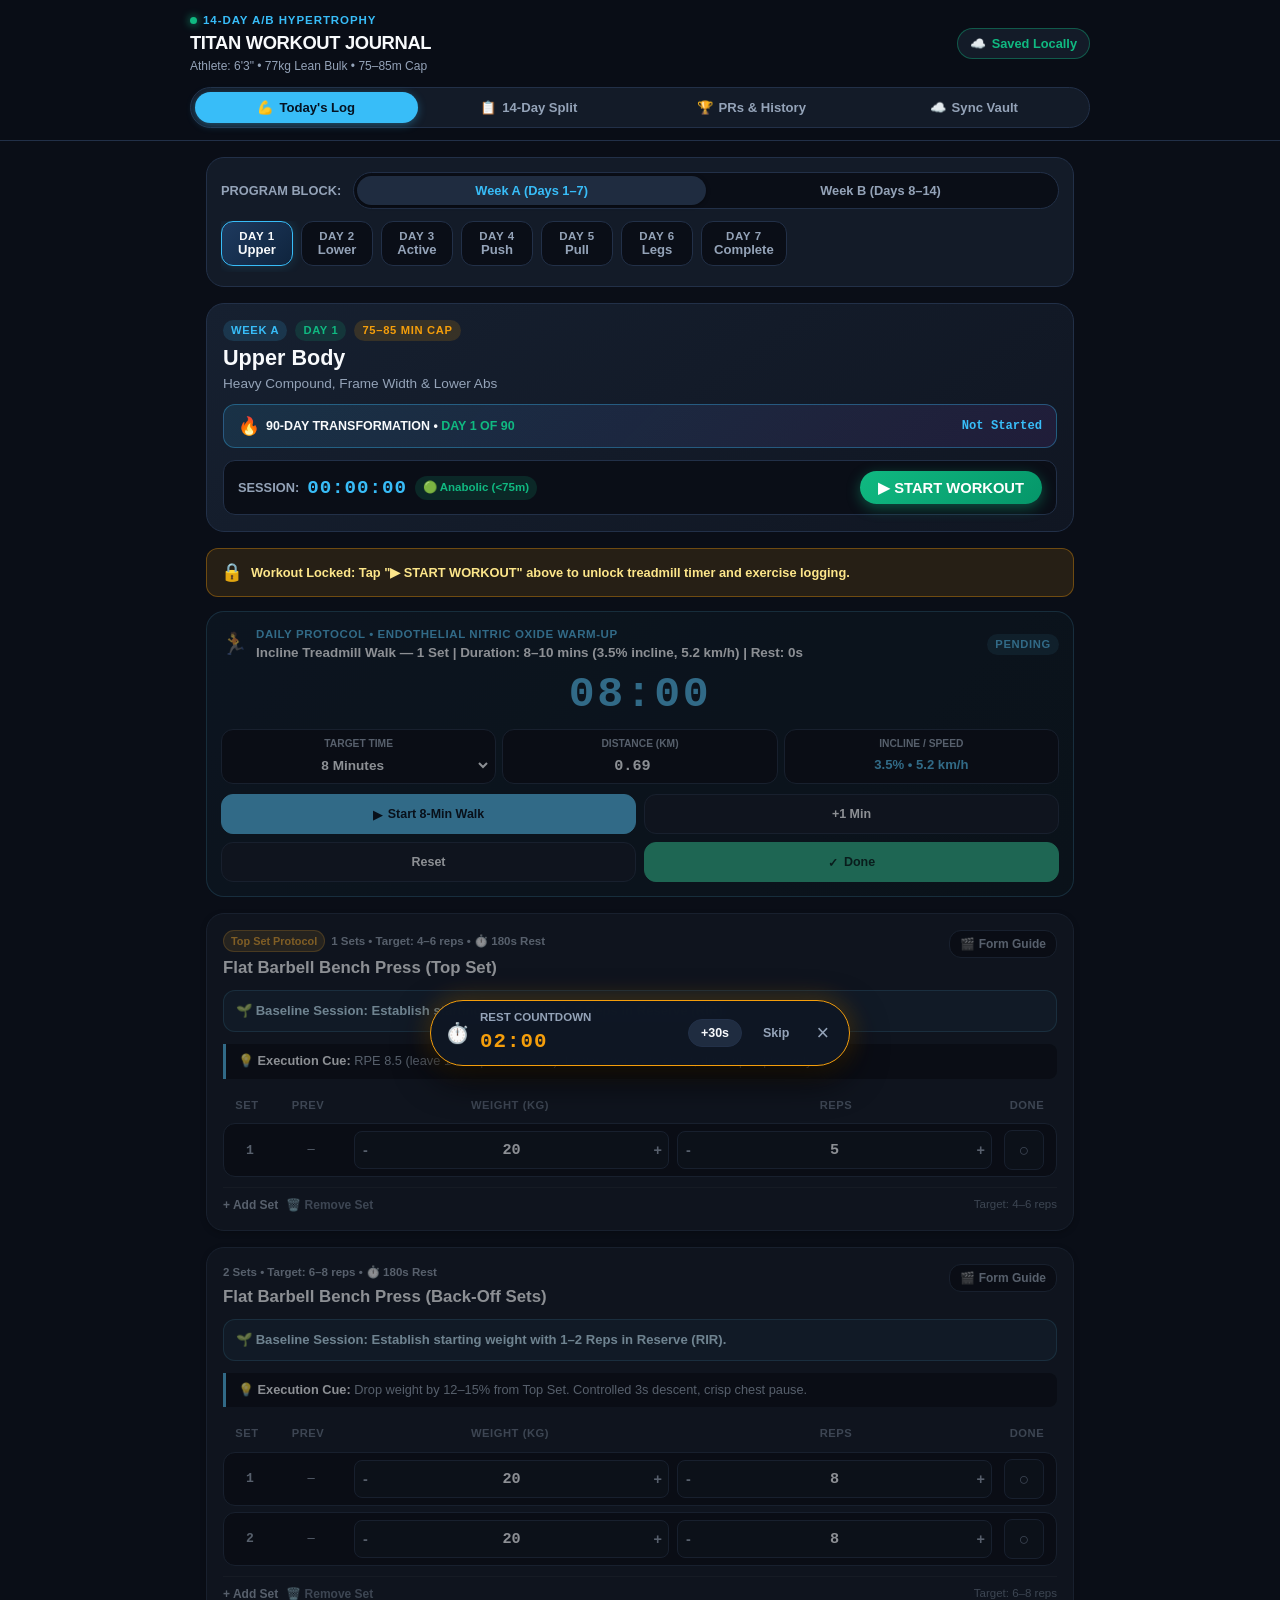
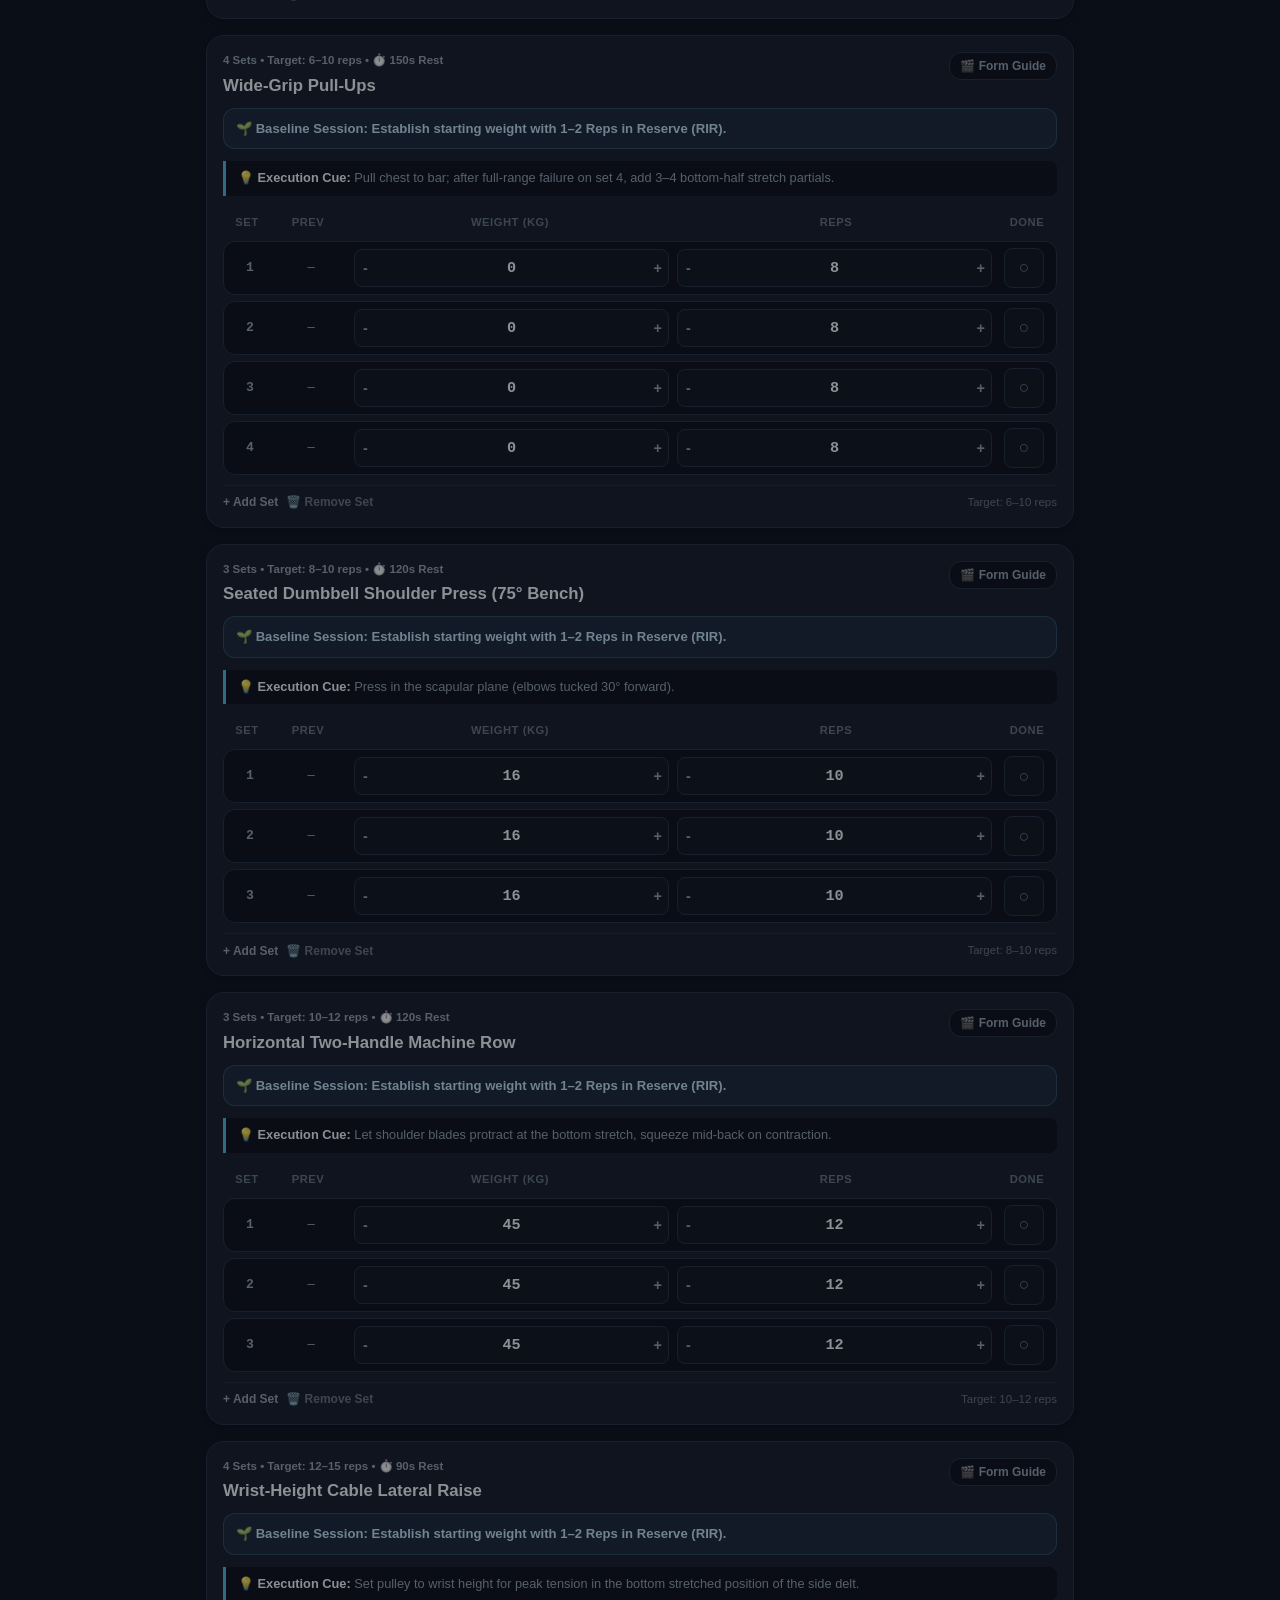
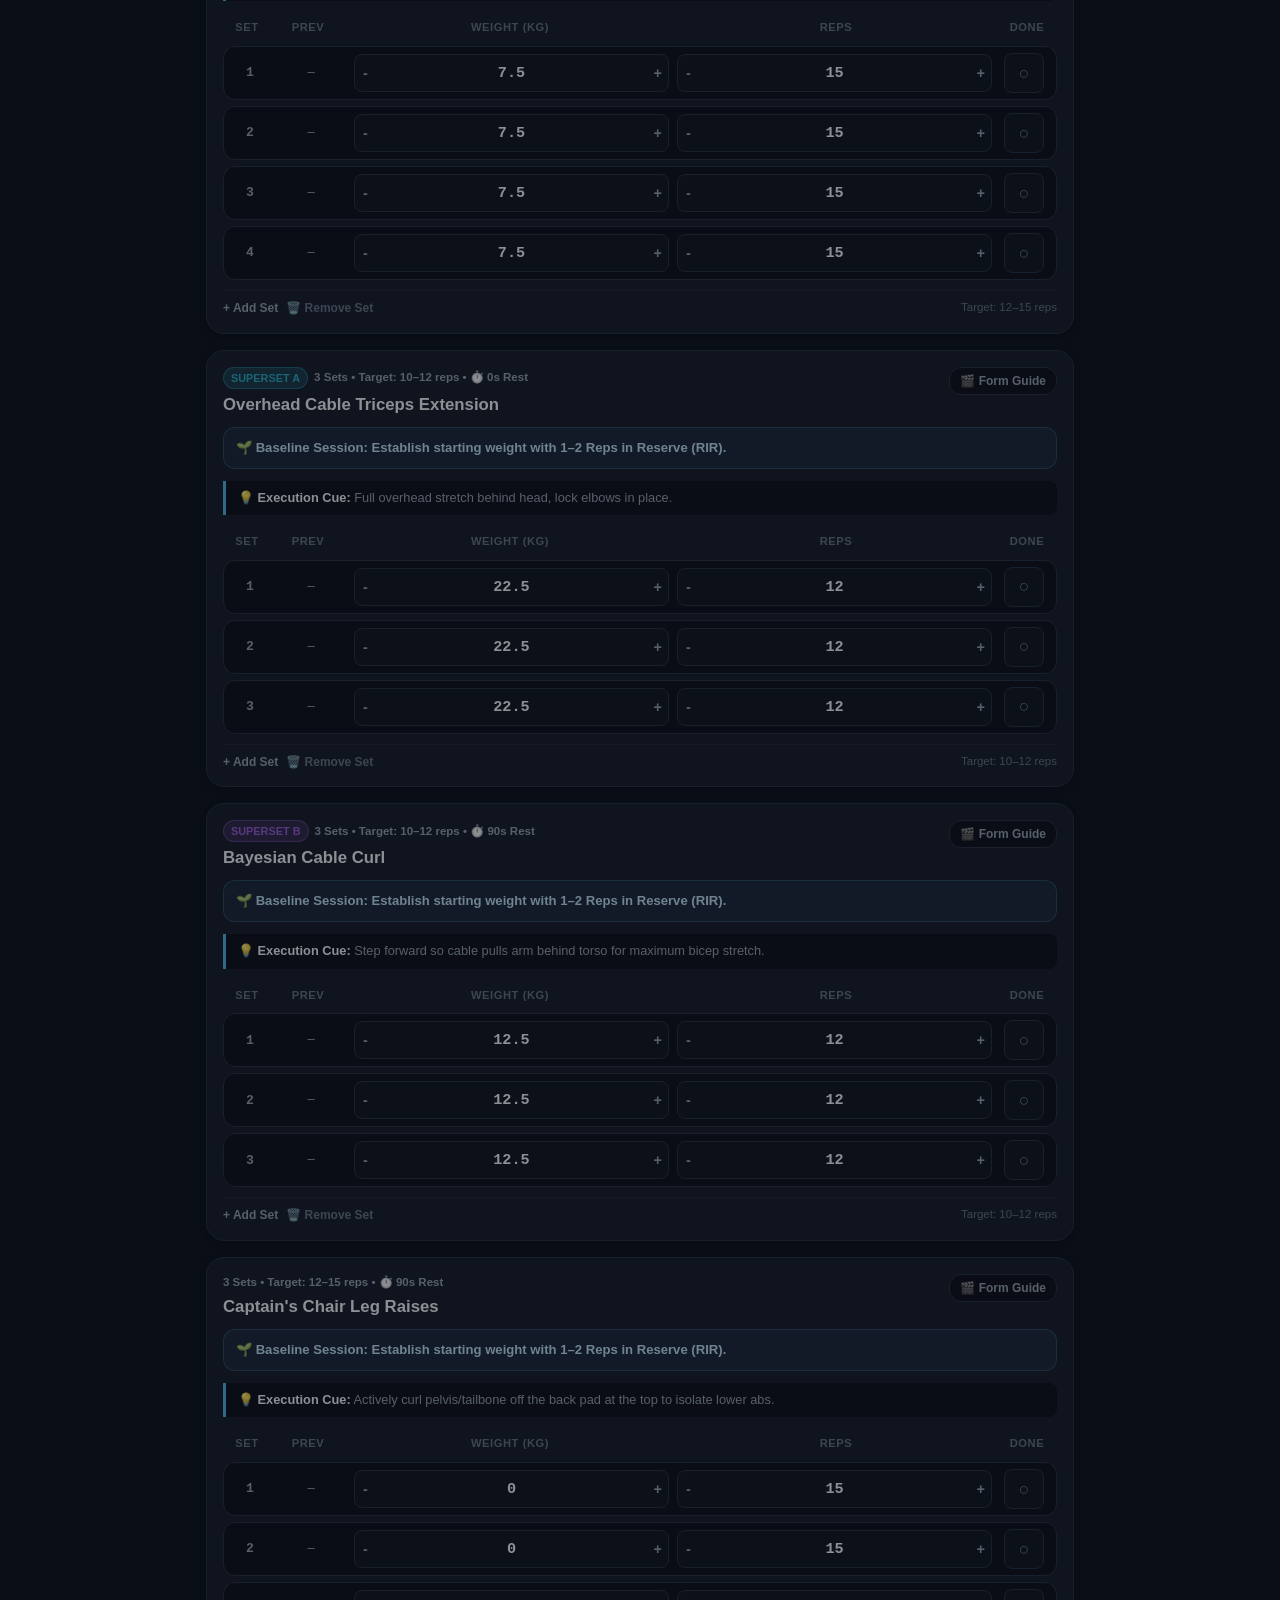
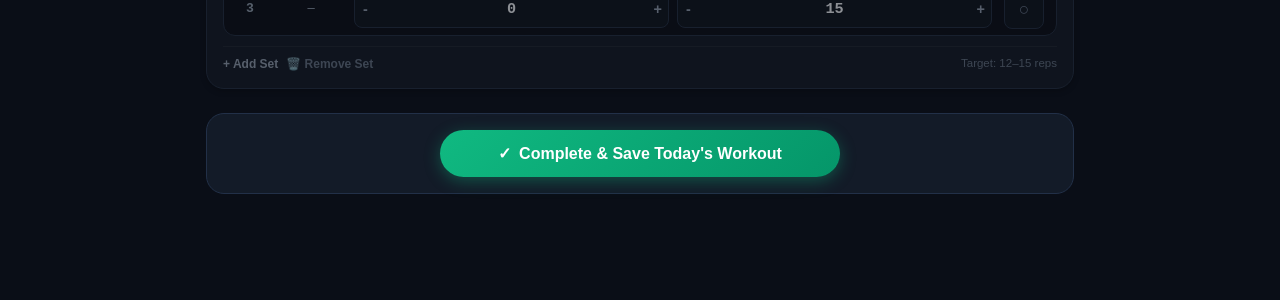
==== commit 717d98fc: "fix: resolve treadmill card flex collision, perfect 2x2 buttons, clean data export schema v6.0" ====
--- a/index.html
+++ b/index.html
@@ -19,7 +19,7 @@
   <link rel="preconnect" href="https://fonts.gstatic.com" crossorigin>
   <link href="https://fonts.googleapis.com/css2?family=Plus+Jakarta+Sans:wght@500;600;700;800;900&family=JetBrains+Mono:wght@600;700;800&display=swap" rel="stylesheet">
   
-  <link rel="stylesheet" href="styles.css?v=5.0">
+  <link rel="stylesheet" href="styles.css?v=6.0">
 </head>
 <body>
 
@@ -402,12 +402,12 @@
 
   <!-- SCRIPTS -->
   <!-- Tunnel Info (auto-generated when server is running) -->
-  <script src="tunnel_info.js?v=5.0"></script>
+  <script src="tunnel_info.js?v=6.0"></script>
   <!-- QR Generator Library -->
-  <script src="qr-generator.js?v=5.0"></script>
+  <script src="qr-generator.js?v=6.0"></script>
   <!-- Complete 14-Day Master Workout Program Data -->
-  <script src="program_data.js?v=5.0"></script>
+  <script src="program_data.js?v=6.0"></script>
   <!-- Main Application Logic & Progressive Overload Engine -->
-  <script src="app.js?v=5.0"></script>
+  <script src="app.js?v=6.0"></script>
 </body>
 </html>
--- a/styles.css
+++ b/styles.css
@@ -570,9 +570,7 @@
   border-radius: var(--radius-md);
   padding: 12px 14px;
   margin-bottom: 16px;
-  display: flex;
-  align-items: flex-start;
-  gap: 10px;
+  display: block;
 }
 
 .pre-workout-icon {
@@ -1073,6 +1071,7 @@
    TREADMILL PROTOCOL HUB (ZONE 2 WALK / RUN TIMER & DISTANCE TRACKER)
    ========================================================================== */
 .treadmill-hub-card {
+  display: block !important;
   background: linear-gradient(135deg, rgba(56, 189, 248, 0.08) 0%, rgba(16, 185, 129, 0.06) 100%);
   border: 1.5px solid rgba(56, 189, 248, 0.3);
   border-radius: var(--radius-lg);
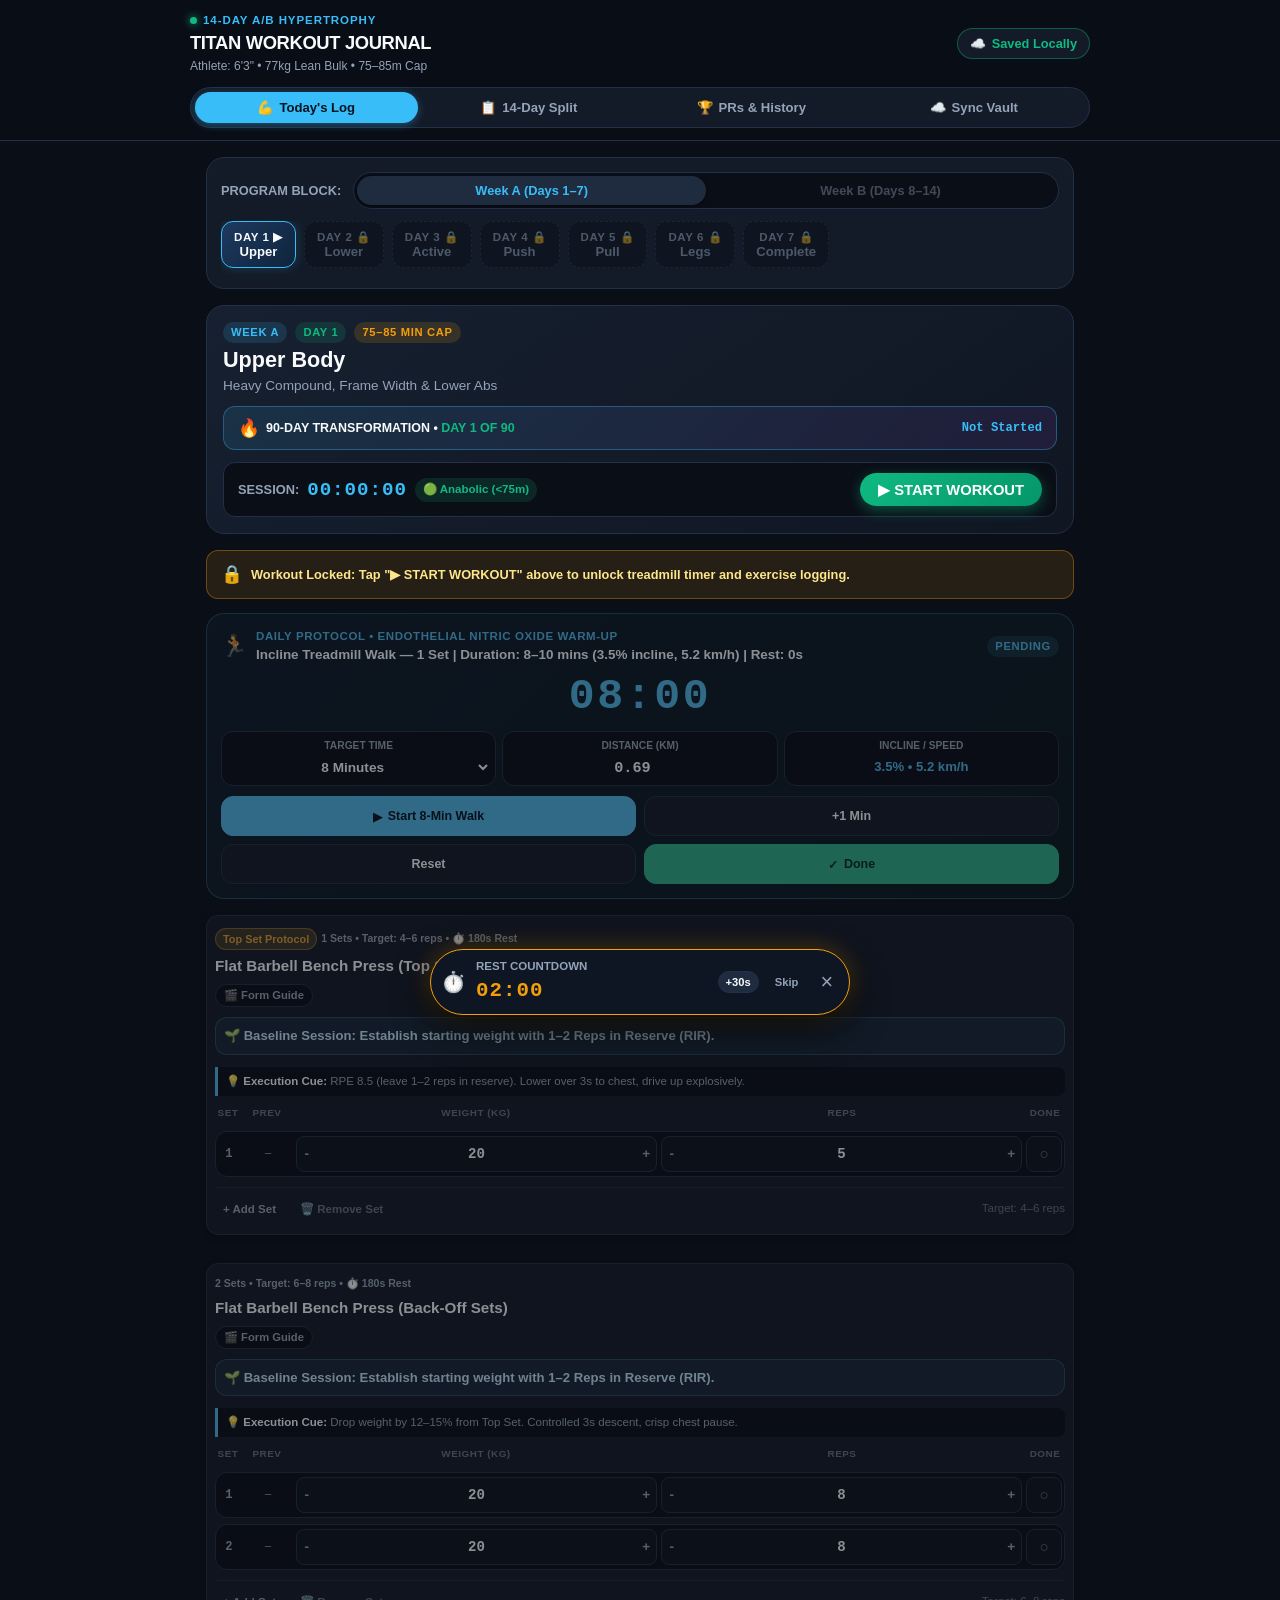
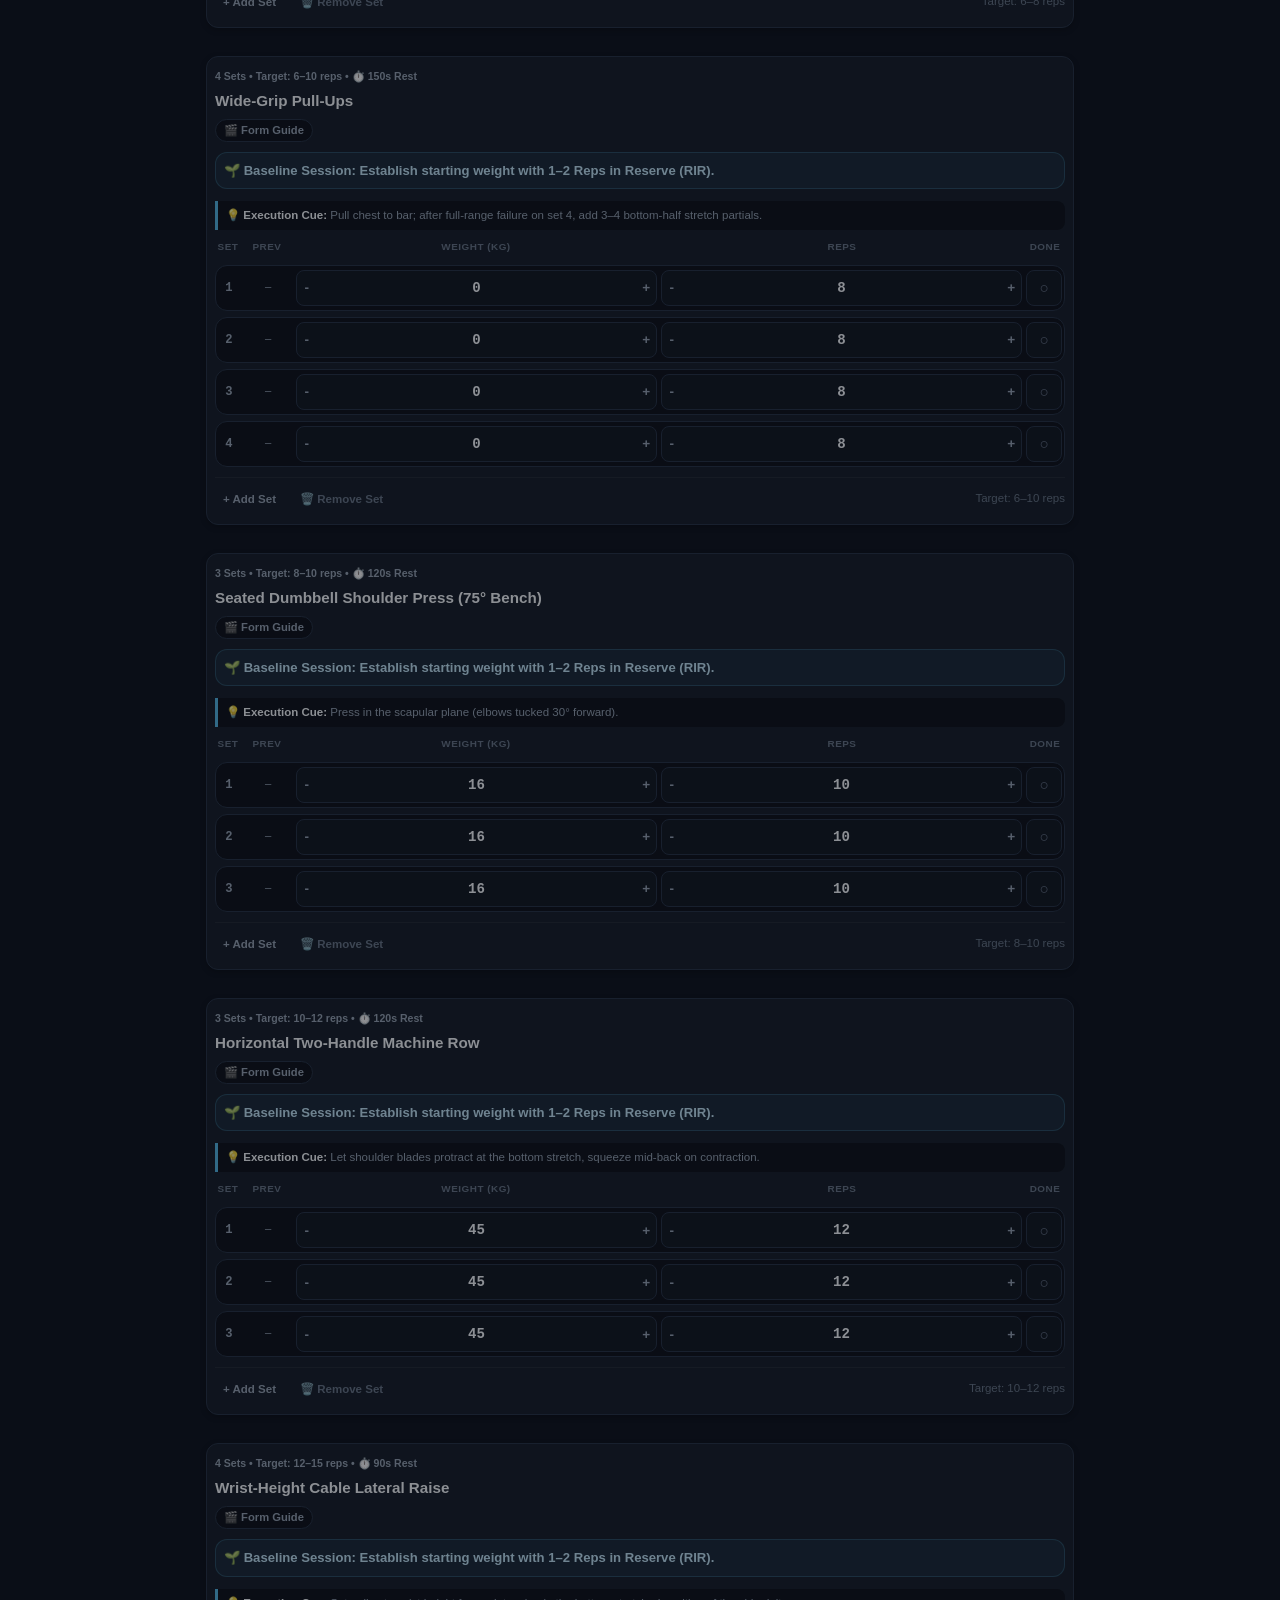
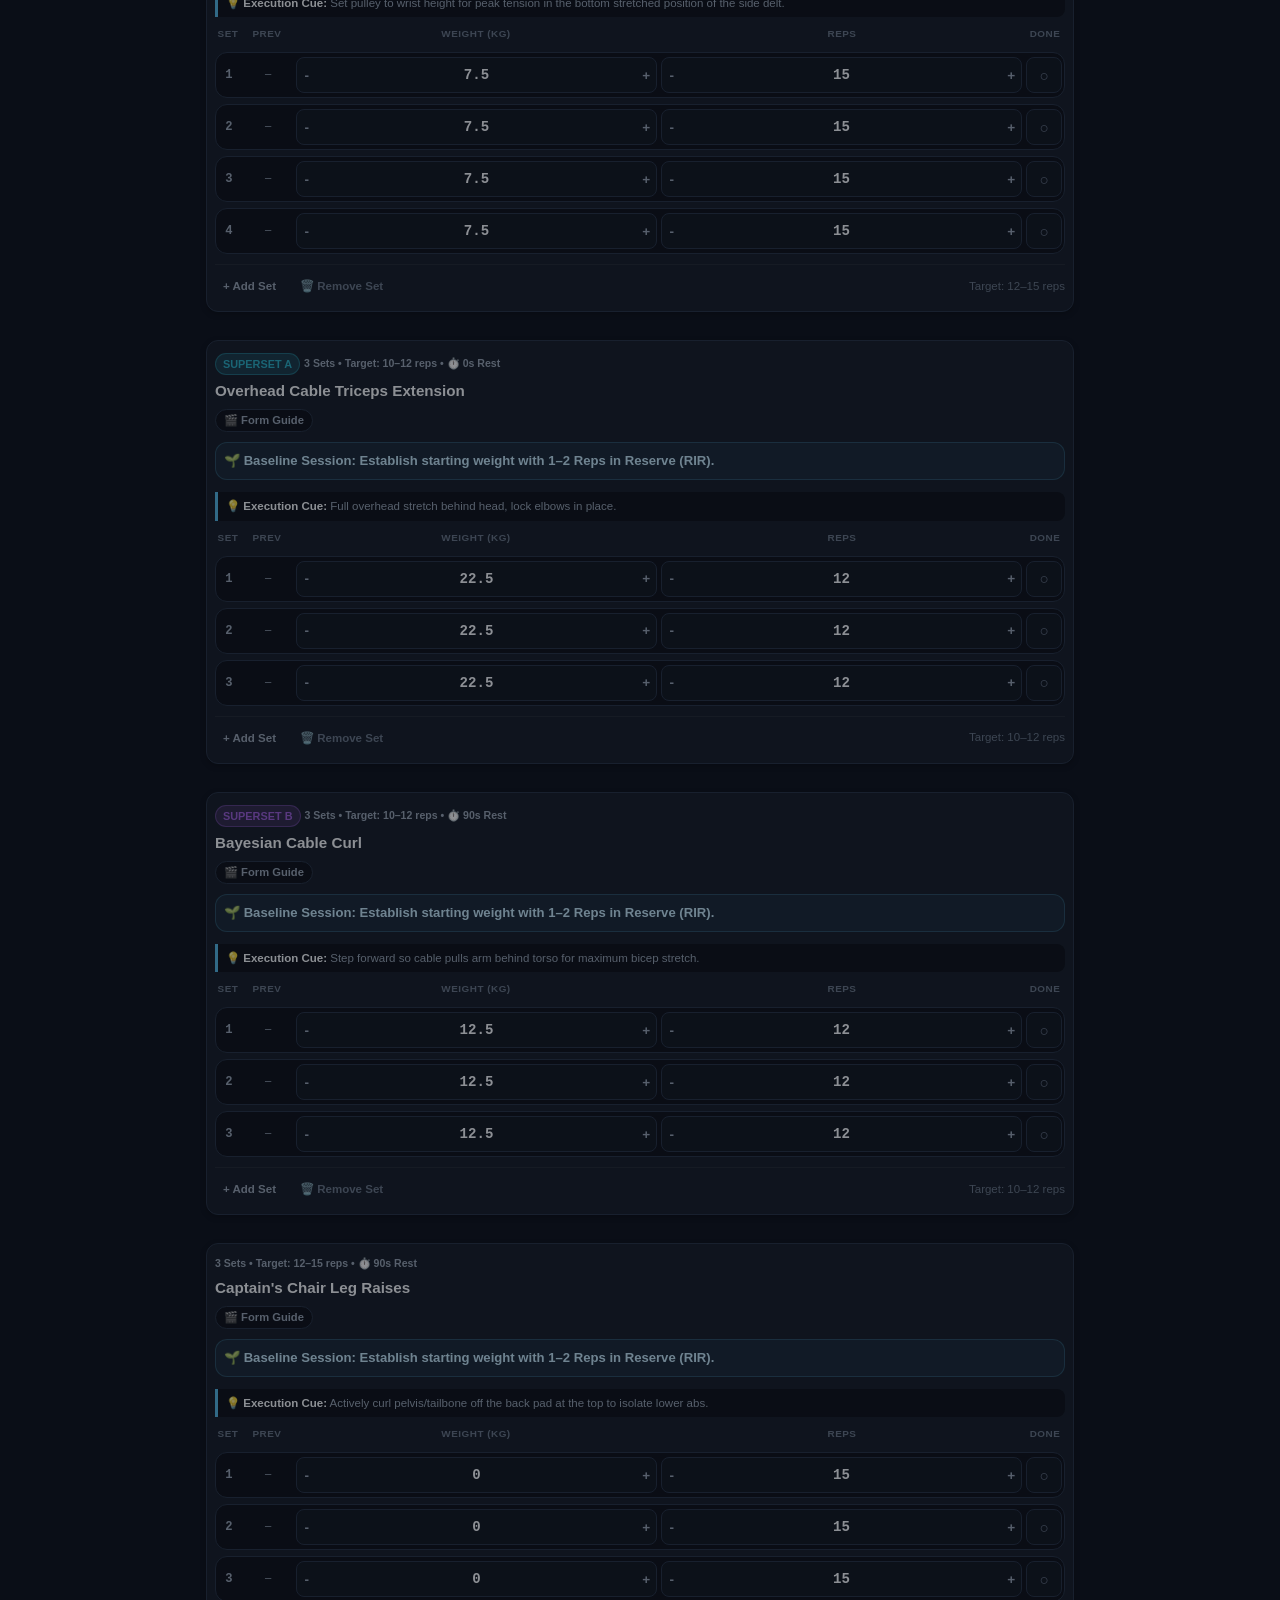
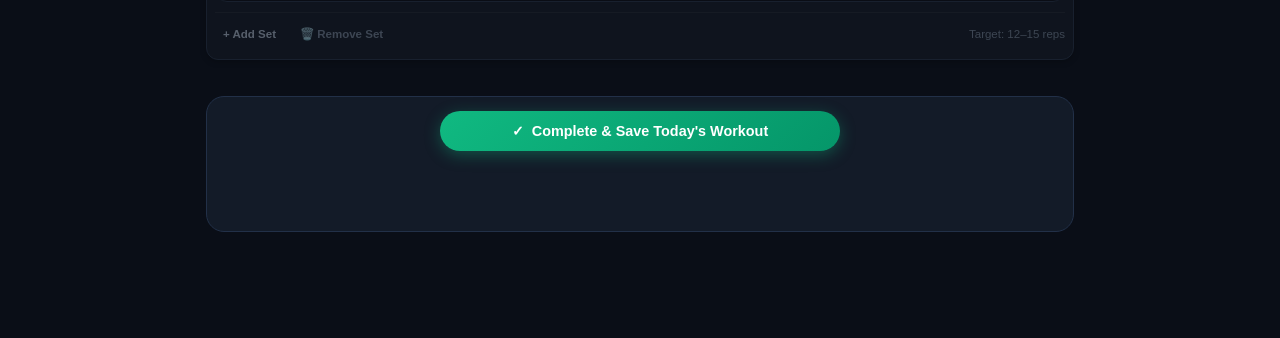
==== commit 31aadecb: "feat: strict 90-day linear progression law, instant QR rendering, mobile treadmill layout fix v7.0" ====
--- a/index.html
+++ b/index.html
@@ -19,7 +19,7 @@
   <link rel="preconnect" href="https://fonts.gstatic.com" crossorigin>
   <link href="https://fonts.googleapis.com/css2?family=Plus+Jakarta+Sans:wght@500;600;700;800;900&family=JetBrains+Mono:wght@600;700;800&display=swap" rel="stylesheet">
   
-  <link rel="stylesheet" href="styles.css?v=6.0">
+  <link rel="stylesheet" href="styles.css?v=7.0">
 </head>
 <body>
 
@@ -225,11 +225,17 @@
          TAB 2: 14-DAY PROGRAM SPLIT ROADMAP
          ==================================================================== -->
     <section class="tab-panel" id="panelSplit">
-      <div style="margin-bottom: 16px;">
-        <h2 style="font-size: 1.35rem; font-weight: 800;">14-Day A/B Master Program Split</h2>
-        <p style="color: var(--text-muted); font-size: 0.85rem;">
-          Continuous 14-day rotating periodization. Tap any day card to view and log its exercises.
-        </p>
+      <div style="margin-bottom: 16px; display: flex; align-items: center; justify-content: space-between; flex-wrap: wrap; gap: 12px; background: var(--bg-card); border: 1px solid var(--border-subtle); border-radius: var(--radius-lg); padding: 14px 16px;">
+        <div>
+          <div style="font-size: 0.72rem; font-weight: 800; text-transform: uppercase; color: var(--accent-blue); letter-spacing: 0.05em;">90-Day Challenge Progression</div>
+          <h2 style="font-size: 1.25rem; font-weight: 800; margin: 2px 0;">14-Day A/B Periodization Split</h2>
+          <p style="color: var(--text-muted); font-size: 0.8rem; margin: 0;">
+            Strict linear law: Days unlock one-by-one. Completed days are sealed.
+          </p>
+        </div>
+        <button onclick="resetChallengeToDayOne()" style="background: rgba(244, 63, 94, 0.12); border: 1.5px solid var(--accent-rose); color: var(--accent-rose); font-size: 0.78rem; font-weight: 800; padding: 8px 14px; border-radius: var(--radius-full); cursor: pointer; display: inline-flex; align-items: center; gap: 6px;" title="Reset challenge back to Day 1">
+          <span>🔄</span> Reset to Day 1
+        </button>
       </div>
 
       <div class="split-overview-grid" id="splitOverviewGrid">
@@ -339,6 +345,17 @@
           </div>
         </div>
 
+        <!-- 90-DAY CHALLENGE MASTER CONTROL -->
+        <div style="border-top: 1px solid rgba(244, 63, 94, 0.25); padding-top: 16px; margin-top: 16px;">
+          <h3 style="font-size: 1rem; font-weight: 800; margin-bottom: 6px; color: var(--accent-rose);">⚠️ 90-Day Challenge Master Control</h3>
+          <p style="font-size: 0.8rem; color: var(--text-muted); margin-bottom: 12px;">
+            Strict linear progression law: If you want to start fresh from Day 1 and re-lock Days 2–14, tap below.
+          </p>
+          <button class="btn-backup" onclick="resetChallengeToDayOne()" style="border-color: rgba(244, 63, 94, 0.45); color: var(--accent-rose); font-weight: 800; width: 100%; justify-content: center;">
+            <span>🔄</span> Reset 90-Day Challenge to Day 1
+          </button>
+        </div>
+
         <!-- ANDROID INSTALL INSTRUCTIONS -->
         <div style="border-top: 1px solid var(--border-subtle); padding-top: 16px; margin-top: 16px;">
           <h3 style="font-size: 1rem; font-weight: 800; margin-bottom: 6px;">📱 Install as Native Android App</h3>
@@ -402,12 +419,12 @@
 
   <!-- SCRIPTS -->
   <!-- Tunnel Info (auto-generated when server is running) -->
-  <script src="tunnel_info.js?v=6.0"></script>
+  <script src="tunnel_info.js?v=7.0"></script>
   <!-- QR Generator Library -->
-  <script src="qr-generator.js?v=6.0"></script>
+  <script src="qr-generator.js?v=7.0"></script>
   <!-- Complete 14-Day Master Workout Program Data -->
-  <script src="program_data.js?v=6.0"></script>
+  <script src="program_data.js?v=7.0"></script>
   <!-- Main Application Logic & Progressive Overload Engine -->
-  <script src="app.js?v=6.0"></script>
+  <script src="app.js?v=7.0"></script>
 </body>
 </html>
--- a/styles.css
+++ b/styles.css
@@ -1186,7 +1186,6 @@
   border-color: var(--accent-emerald);
   font-weight: 800;
 }
-}
 
 .btn-treadmill:active {
   transform: scale(0.97);
@@ -1284,16 +1283,30 @@
 }
 
 .split-day-card.locked {
-  opacity: 0.52;
-  filter: grayscale(40%);
-  border-style: dashed;
+  opacity: 0.45;
+  filter: grayscale(60%);
+  border: 1.5px dashed rgba(244, 63, 94, 0.45);
   cursor: not-allowed;
+  user-select: none;
+  background: rgba(15, 20, 30, 0.7);
 }
 
 .split-day-card.locked:hover {
-  border-color: var(--border-subtle);
+  border-color: rgba(244, 63, 94, 0.7);
   transform: none;
   box-shadow: none;
+}
+
+.split-day-card.active-ready {
+  border: 2px solid var(--accent-blue);
+  box-shadow: 0 0 16px rgba(56, 189, 248, 0.3);
+  background: linear-gradient(135deg, rgba(56, 189, 248, 0.09) 0%, rgba(19, 27, 40, 0.95) 100%);
+}
+
+.split-day-card.completed {
+  border: 1px solid rgba(16, 185, 129, 0.45);
+  background: rgba(16, 185, 129, 0.04);
+  opacity: 0.88;
 }
 
 .split-day-header {
@@ -1484,23 +1497,24 @@
 }
 
 .qr-code-wrapper {
-  background: #ffffff;
-  padding: 12px;
-  border-radius: var(--radius-md);
-  display: inline-flex;
-  align-items: center;
-  justify-content: center;
-  margin-bottom: 12px;
-  min-width: 180px;
-  min-height: 180px;
+  background: #ffffff !important;
+  padding: 12px !important;
+  border-radius: var(--radius-md) !important;
+  display: inline-flex !important;
+  align-items: center !important;
+  justify-content: center !important;
+  margin-bottom: 12px !important;
+  min-width: 180px !important;
+  min-height: 180px !important;
+  box-sizing: content-box !important;
 }
 
 .qr-code-wrapper canvas, .qr-code-wrapper img {
-  display: block;
-  width: 180px;
-  height: 180px;
-  max-width: 180px;
-  max-height: 180px;
+  display: block !important;
+  width: 180px !important;
+  height: 180px !important;
+  max-width: 180px !important;
+  max-height: 180px !important;
 }
 
 .qr-helper-text {
@@ -1813,27 +1827,40 @@
 
   /* Treadmill Card */
   .treadmill-hub-card {
+    display: block !important;
     padding: 12px 10px;
     margin-bottom: 12px;
+    width: 100% !important;
+    box-sizing: border-box !important;
   }
   .treadmill-header {
-    flex-direction: column;
-    align-items: flex-start;
-    gap: 6px;
+    display: flex !important;
+    flex-direction: column !important;
+    align-items: flex-start !important;
+    gap: 6px !important;
+    width: 100% !important;
   }
   .treadmill-header > div:first-child {
-    width: 100%;
+    width: 100% !important;
   }
   .treadmill-timer-display {
-    font-size: 1.9rem;
-    margin: 4px 0 6px 0;
+    display: block !important;
+    width: 100% !important;
+    text-align: center !important;
+    font-size: 2.1rem !important;
+    margin: 6px 0 !important;
   }
   .treadmill-metrics-grid {
-    gap: 4px;
-    margin: 8px 0;
+    display: grid !important;
+    grid-template-columns: repeat(3, 1fr) !important;
+    gap: 4px !important;
+    margin: 8px 0 !important;
+    width: 100% !important;
+    box-sizing: border-box !important;
   }
   .treadmill-metric-box {
     padding: 5px 3px;
+    min-width: 0 !important;
   }
   .treadmill-metric-label {
     font-size: 0.6rem;
@@ -1842,13 +1869,17 @@
     font-size: 0.88rem;
   }
   .treadmill-btn-row {
-    display: grid;
-    grid-template-columns: 1fr 1fr;
-    gap: 6px;
+    display: grid !important;
+    grid-template-columns: 1fr 1fr !important;
+    gap: 6px !important;
+    width: 100% !important;
+    box-sizing: border-box !important;
   }
   .btn-treadmill {
     padding: 8px 4px;
     font-size: 0.74rem;
+    min-height: 42px !important;
+  }
   }
 
   /* Exercise Cards */
